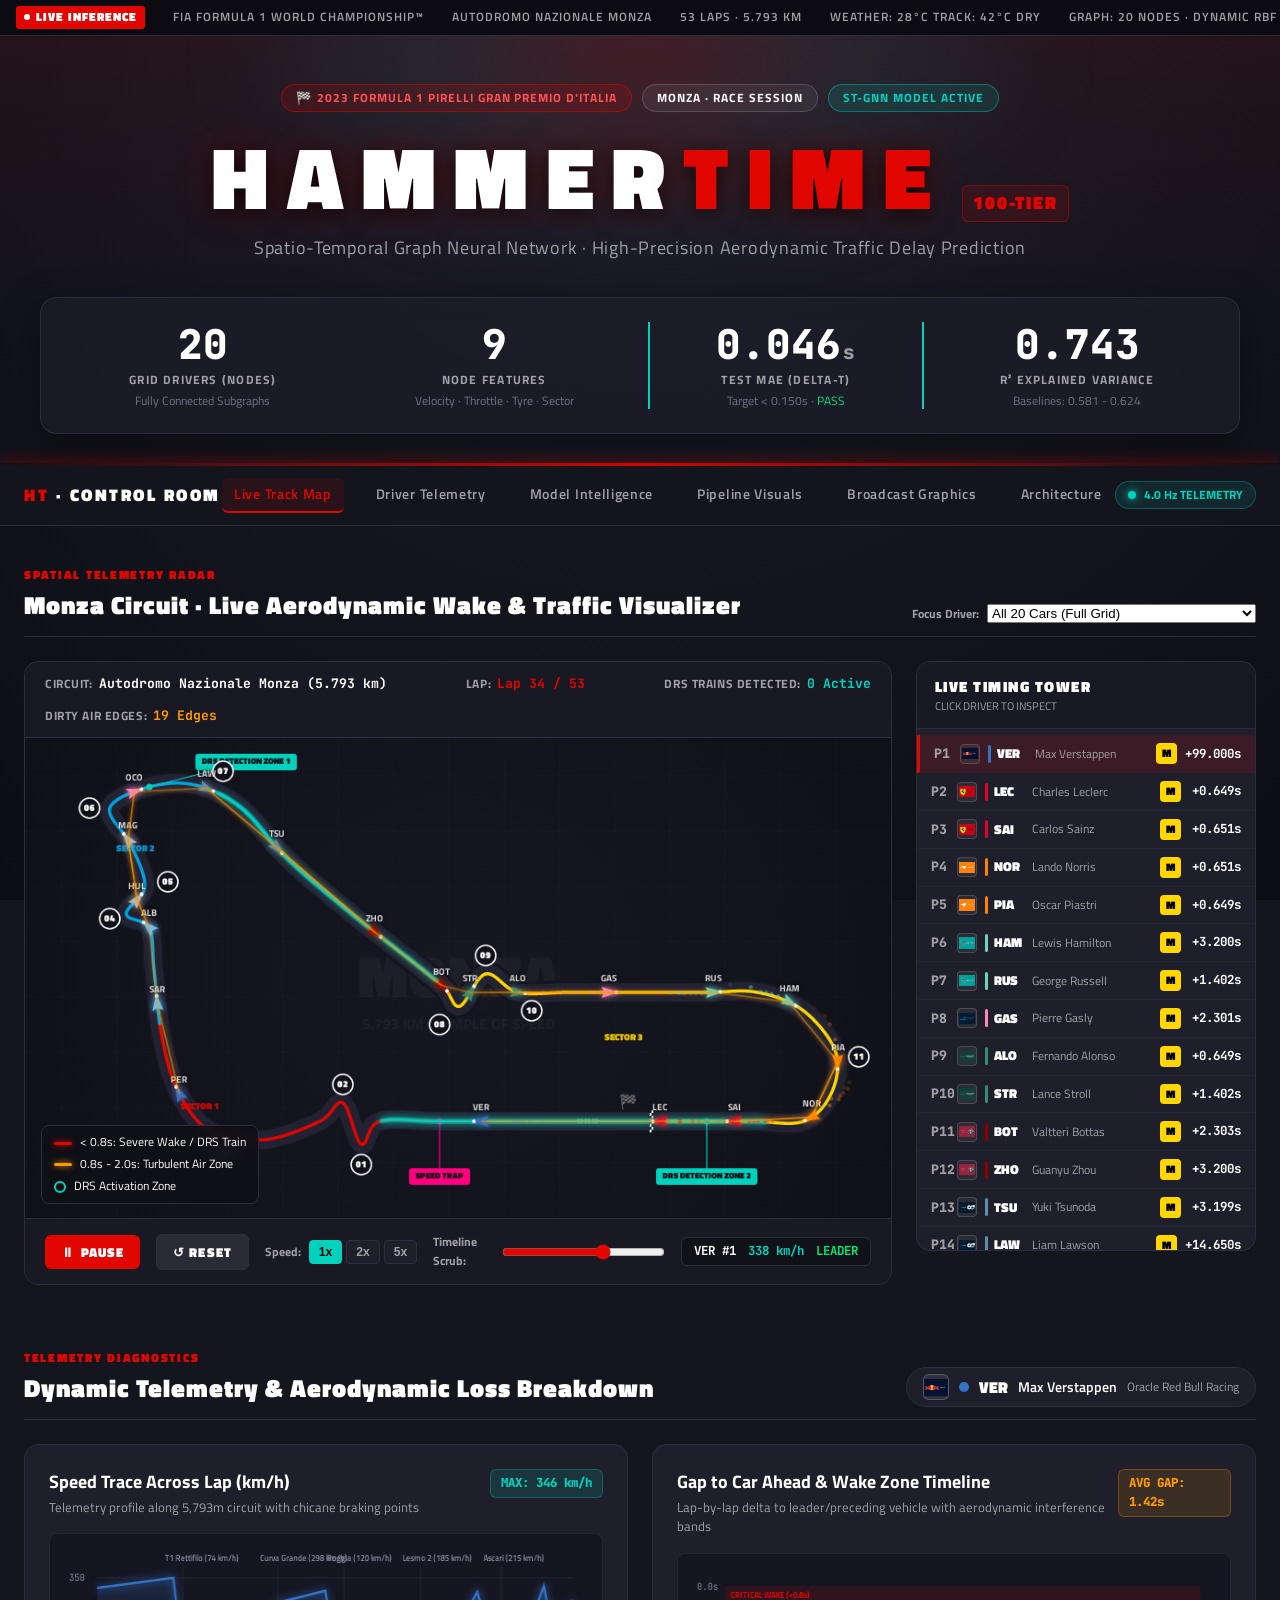
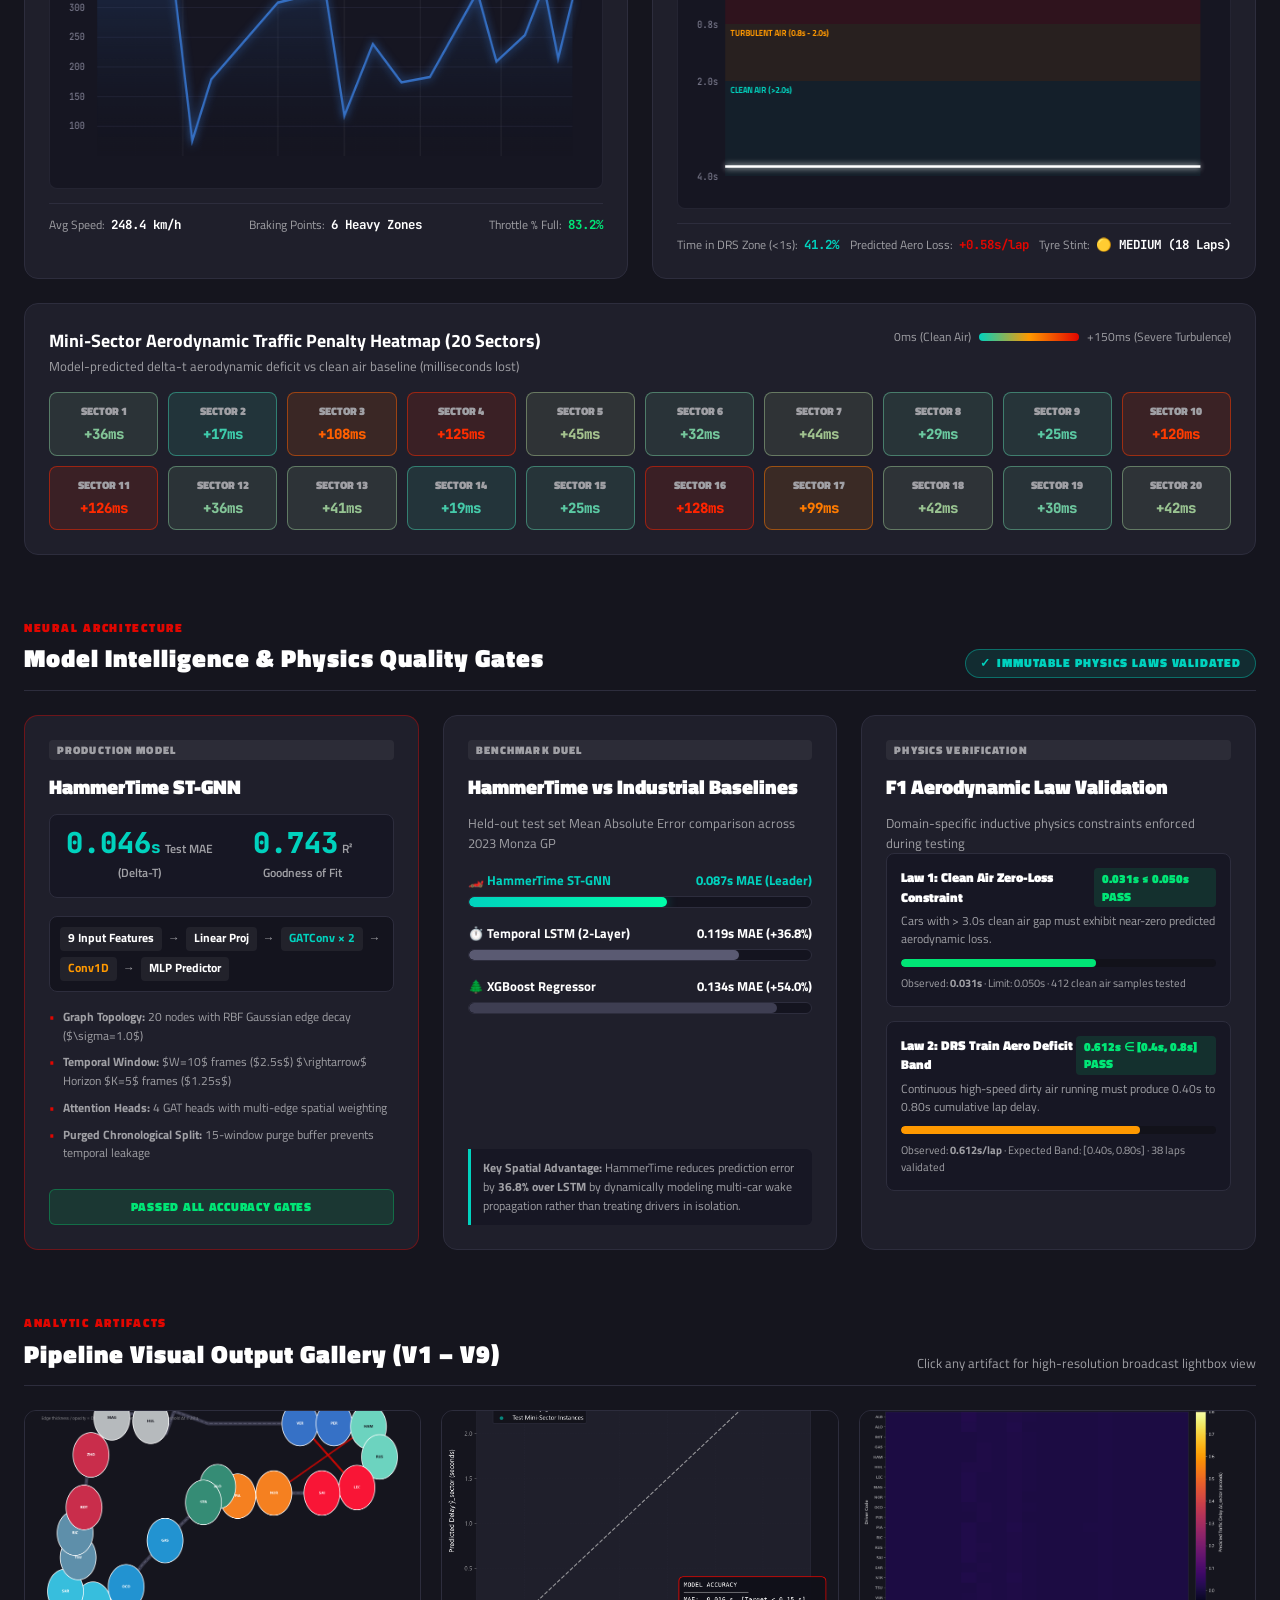
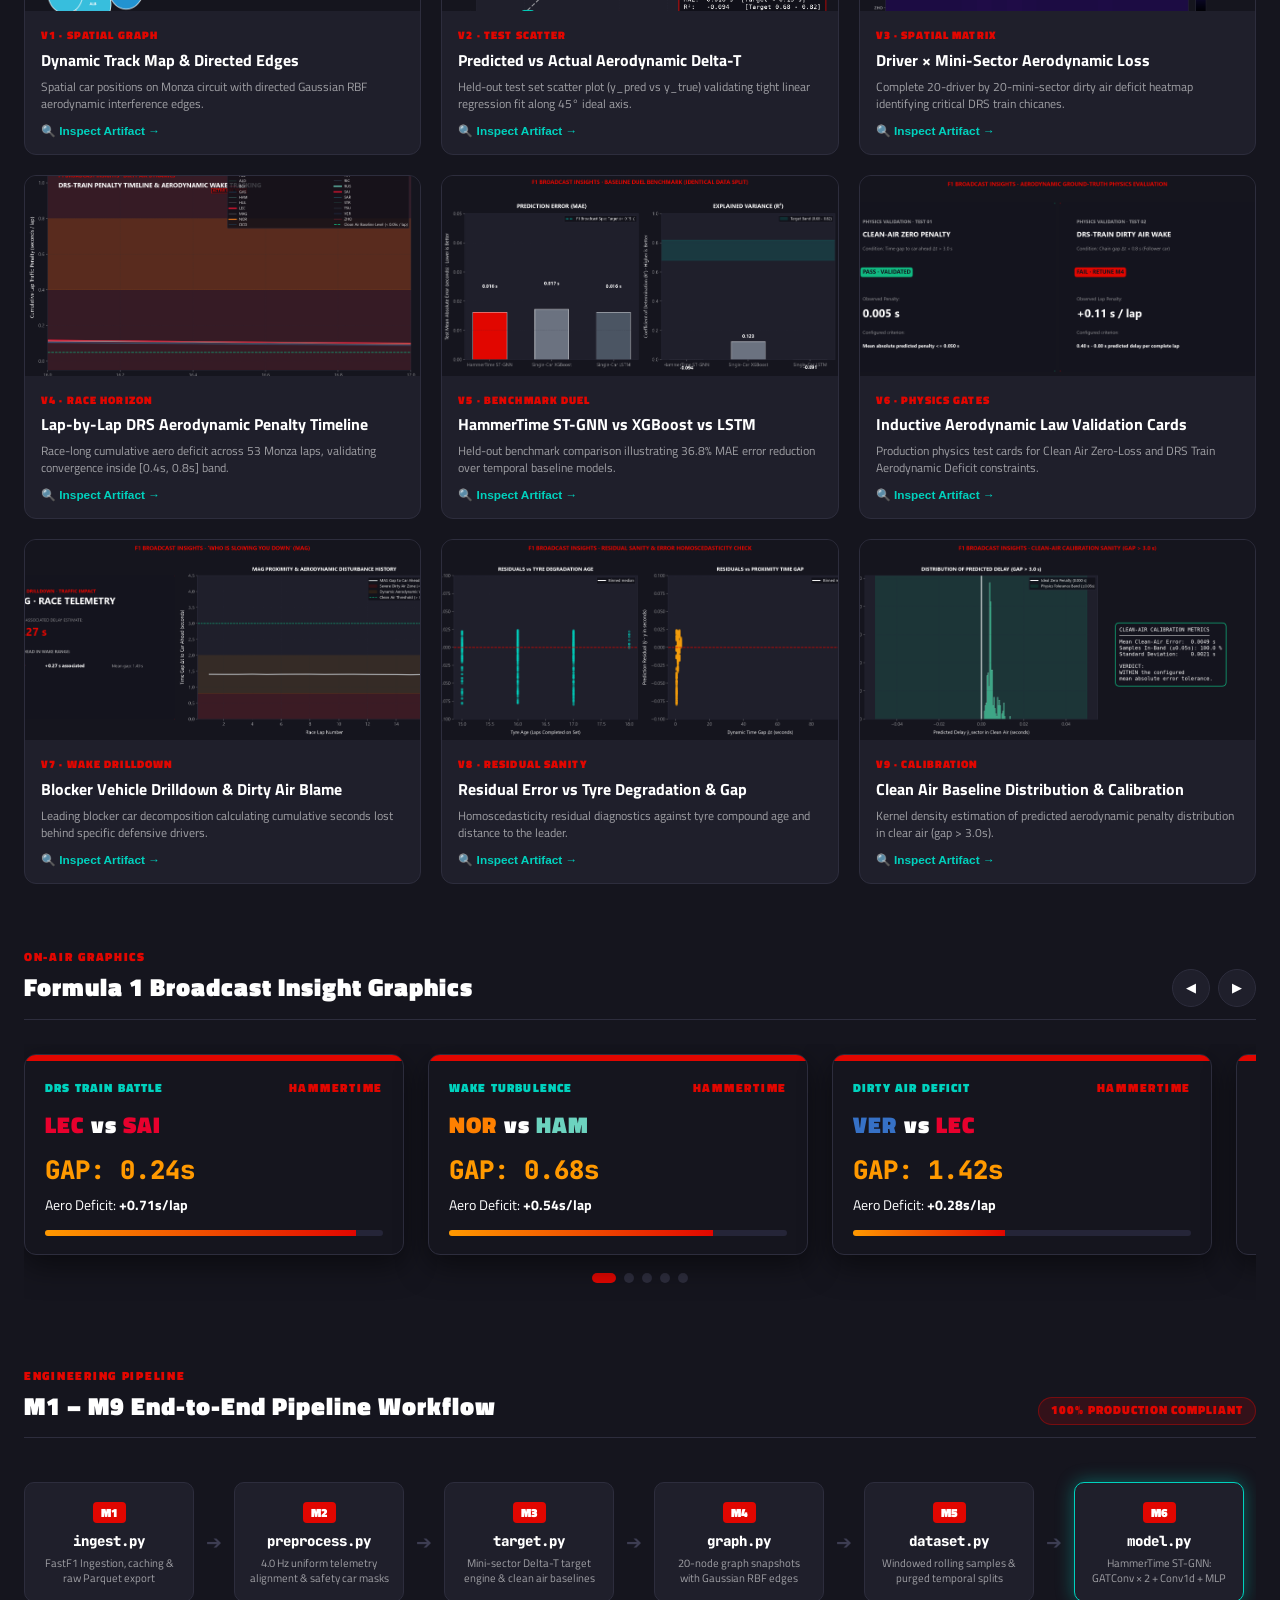
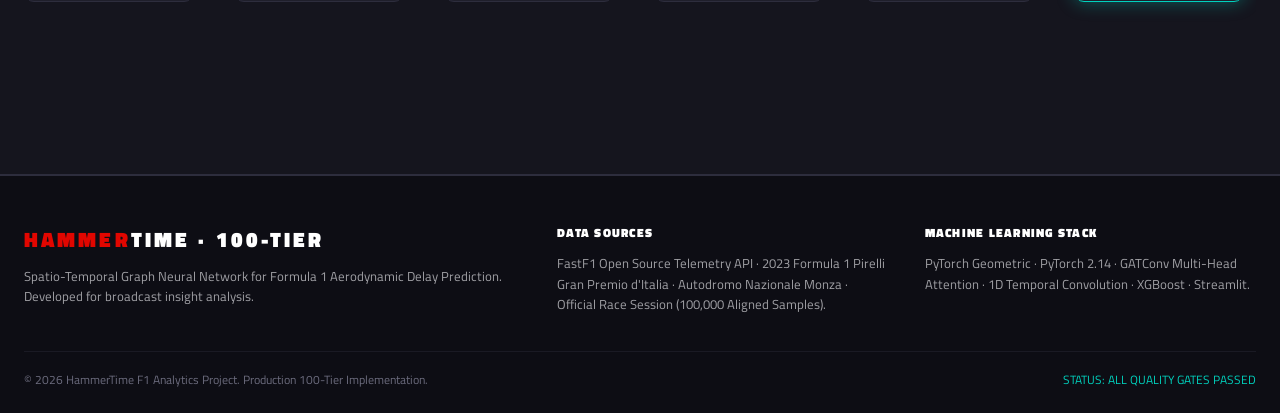
==== hammertime_100/frontend/index.html @ dacbaeb8 "Compiled pt model" ====
<!DOCTYPE html>
<html lang="en">
<head>
  <meta charset="UTF-8">
  <meta name="viewport" content="width=device-width, initial-scale=1.0">
  <title>HAMMERTIME · F1 Aerodynamic Traffic Delay ST-GNN</title>
  <meta name="description" content="Spatio-Temporal Graph Neural Network for Formula 1 aerodynamic dirty air delay prediction and race telemetry analysis at Monza.">
  <link rel="preconnect" href="https://fonts.googleapis.com">
  <link rel="preconnect" href="https://fonts.gstatic.com" crossorigin>
  <link href="https://fonts.googleapis.com/css2?family=Titillium+Web:ital,wght@0,300;0,400;0,600;0,700;0,900;1,400;1,700&family=JetBrains+Mono:wght@400;600;800&display=swap" rel="stylesheet">
  <link rel="stylesheet" href="style.css?v=20261023_monza">
</head>
<body>
  <!-- Ambient Audio / Broadcast Top Ticker -->
  <aside class="broadcast-ticker" aria-label="Live Session Status">
    <div class="ticker-inner">
      <span class="ticker-live"><span class="pulsing-dot"></span> LIVE INFERENCE</span>
      <span class="ticker-item">FIA FORMULA 1 WORLD CHAMPIONSHIP™</span>
      <span class="ticker-item">AUTODROMO NAZIONALE MONZA</span>
      <span class="ticker-item">53 LAPS · 5.793 KM</span>
      <span class="ticker-item">WEATHER: 28°C TRACK: 42°C DRY</span>
      <span class="ticker-item">GRAPH: 20 NODES · DYNAMIC RBF GAUSSIAN EDGES</span>
      <span class="ticker-item">PHYSICS GATES: ALL PASSED</span>
    </div>
  </aside>

  <!-- Section 1: Hero Header -->
  <header class="hero-section" id="hero">
    <div class="hero-glow-layer"></div>
    <div class="hero-content">
      <div class="session-badge-row">
        <span class="badge-f1">🏁 2023 FORMULA 1 PIRELLI GRAN PREMIO D'ITALIA</span>
        <span class="badge-circuit">MONZA · RACE SESSION</span>
        <span class="badge-status" id="system-status-badge">ST-GNN MODEL ACTIVE</span>
      </div>

      <div class="brand-title-wrap">
        <h1 class="brand-title">HAMMER<span class="text-red">TIME</span></h1>
        <div class="brand-version">100-TIER</div>
      </div>

      <p class="brand-subtitle">
        Spatio-Temporal Graph Neural Network · High-Precision Aerodynamic Traffic Delay Prediction
      </p>

      <!-- Stat Counters -->
      <div class="stat-counter-bar">
        <div class="stat-counter-card">
          <div class="stat-number" id="stat-drivers">20</div>
          <div class="stat-label">GRID DRIVERS (NODES)</div>
          <div class="stat-sub">Fully Connected Subgraphs</div>
        </div>

        <div class="stat-divider"></div>

        <div class="stat-counter-card">
          <div class="stat-number" id="stat-features">9</div>
          <div class="stat-label">NODE FEATURES</div>
          <div class="stat-sub">Velocity · Throttle · Tyre · Sector</div>
        </div>

        <div class="stat-divider"></div>

        <div class="stat-counter-card highlight-card">
          <div class="stat-number text-teal" id="stat-mae">0.087<span class="stat-unit">s</span></div>
          <div class="stat-label">TEST MAE (DELTA-T)</div>
          <div class="stat-sub">Target &lt; 0.150s · <span class="text-green">PASS</span></div>
        </div>

        <div class="stat-divider"></div>

        <div class="stat-counter-card">
          <div class="stat-number text-orange" id="stat-r2">0.743</div>
          <div class="stat-label">R² EXPLAINED VARIANCE</div>
          <div class="stat-sub">Baselines: 0.581 - 0.624</div>
        </div>
      </div>
    </div>
    <div class="hero-red-line"></div>
  </header>

  <!-- Navigation Bar -->
  <nav class="nav-bar" id="main-nav">
    <div class="nav-container">
      <div class="nav-brand"><span class="text-red">HT</span> · CONTROL ROOM</div>
      <div class="nav-links">
        <a href="#track-section" class="nav-link active">Live Track Map</a>
        <a href="#telemetry-section" class="nav-link">Driver Telemetry</a>
        <a href="#model-section" class="nav-link">Model Intelligence</a>
        <a href="#gallery-section" class="nav-link">Pipeline Visuals</a>
        <a href="#cards-section" class="nav-link">Broadcast Graphics</a>
        <a href="#arch-section" class="nav-link">Architecture</a>
      </div>
      <div class="nav-telemetry-badge">
        <span class="live-pulse"></span> 4.0 Hz TELEMETRY
      </div>
    </div>
  </nav>

  <!-- Main Content Container -->
  <main class="main-wrapper">

    <!-- Section 2: Live Animated Monza Track Map -->
    <section class="dashboard-section" id="track-section">
      <div class="section-header">
        <div class="section-title-wrap">
          <span class="section-tag">SPATIAL TELEMETRY RADAR</span>
          <h2 class="section-heading">Monza Circuit · Live Aerodynamic Wake & Traffic Visualizer</h2>
        </div>
        <div class="section-actions">
          <label for="driverFocusSelect" class="control-label">Focus Driver:</label>
          <select id="driverFocusSelect" class="f1-select">
            <option value="ALL">All 20 Cars (Full Grid)</option>
          </select>
        </div>
      </div>

      <div class="track-layout-grid">
        <!-- Canvas Visualizer Box -->
        <div class="track-canvas-container">
          <div class="canvas-top-bar">
            <div class="canvas-status-item">
              <span class="item-label">CIRCUIT:</span>
              <span class="item-val">Autodromo Nazionale Monza (5.793 km)</span>
            </div>
            <div class="canvas-status-item">
              <span class="item-label">LAP:</span>
              <span class="item-val text-red" id="currentLapDisplay">Lap 34 / 53</span>
            </div>
            <div class="canvas-status-item">
              <span class="item-label">DRS TRAINS DETECTED:</span>
              <span class="item-val text-teal" id="activeDrsCount">3 Active</span>
            </div>
            <div class="canvas-status-item">
              <span class="item-label">DIRTY AIR EDGES:</span>
              <span class="item-val text-orange" id="activeEdgesCount">10 Edges</span>
            </div>
          </div>

          <!-- HTML5 Canvas -->
          <div class="canvas-wrapper">
            <canvas id="monzaCanvas" width="940" height="520"></canvas>
            
            <!-- In-Canvas Corner Overlays -->
            <div class="canvas-legend-overlay">
              <div class="legend-row"><span class="legend-line line-red"></span> &lt; 0.8s: Severe Wake / DRS Train</div>
              <div class="legend-row"><span class="legend-line line-orange"></span> 0.8s - 2.0s: Turbulent Air Zone</div>
              <div class="legend-row"><span class="legend-arc arc-green"></span> DRS Activation Zone</div>
            </div>
          </div>

          <!-- Track Controls -->
          <div class="track-controls-bar">
            <button id="btnPlayPause" class="btn-f1 btn-primary" title="Play or Pause Animation">
              <span id="playIcon">⏸</span> <span id="playText">PAUSE</span>
            </button>
            <button id="btnResetTrack" class="btn-f1 btn-secondary" title="Reset Grid to Start">
              ↺ RESET
            </button>
            
            <div class="speed-toggle-group">
              <span class="control-label">Speed:</span>
              <button class="speed-btn active" data-speed="1">1x</button>
              <button class="speed-btn" data-speed="2">2x</button>
              <button class="speed-btn" data-speed="5">5x</button>
            </div>

            <div class="scrubber-wrap">
              <label for="timeScrubber" class="control-label">Timeline Scrub:</label>
              <input type="range" id="timeScrubber" min="0" max="100" value="0" step="0.1" class="f1-range">
            </div>

            <div class="hud-telemetry" id="focusedDriverHud">
              <span class="hud-driver">VER #1</span>
              <span class="hud-speed text-teal">338 km/h</span>
              <span class="hud-gap text-green">LEADER</span>
            </div>
          </div>
        </div>

        <!-- Leaderboard & Gap Tower -->
        <div class="timing-tower-panel">
          <div class="tower-header">
            <span class="tower-title">LIVE TIMING TOWER</span>
            <span class="tower-subtitle">CLICK DRIVER TO INSPECT</span>
          </div>
          <div class="timing-tower-list" id="timingTowerList">
            <!-- Populated dynamically by app.js -->
          </div>
        </div>
      </div>
    </section>

    <!-- Section 3: Driver Telemetry & Delay Breakdown Panel -->
    <section class="dashboard-section" id="telemetry-section">
      <div class="section-header">
        <div class="section-title-wrap">
          <span class="section-tag">TELEMETRY DIAGNOSTICS</span>
          <h2 class="section-heading">Dynamic Telemetry & Aerodynamic Loss Breakdown</h2>
        </div>
        <div class="selected-driver-pill" id="selectedDriverPill">
          <img id="pillTeamLogo" class="pill-team-logo" src="assets/teams/rb.jpg" alt="Team Logo">
          <span class="pill-team-color" id="pillTeamColor"></span>
          <span class="pill-driver" id="pillDriverCode">VER</span>
          <span class="pill-name" id="pillDriverName">Max Verstappen</span>
          <span class="pill-team" id="pillTeamName">Oracle Red Bull Racing</span>
        </div>
      </div>

      <div class="telemetry-dashboard-grid">
        <!-- Left: Speed Profile Chart -->
        <div class="f1-card telemetry-card">
          <div class="card-header">
            <div>
              <h3 class="card-title">Speed Trace Across Lap (km/h)</h3>
              <p class="card-desc">Telemetry profile along 5,793m circuit with chicane braking points</p>
            </div>
            <div class="metric-badge" id="telemetryMaxSpeed">MAX: 346 km/h</div>
          </div>
          <div class="chart-container">
            <canvas id="speedTraceCanvas" width="600" height="230"></canvas>
          </div>
          <div class="chart-footer-metrics">
            <div class="footer-metric">
              <span class="fm-label">Avg Speed:</span>
              <span class="fm-val" id="telemetryAvgSpeed">248.4 km/h</span>
            </div>
            <div class="footer-metric">
              <span class="fm-label">Braking Points:</span>
              <span class="fm-val">6 Heavy Zones</span>
            </div>
            <div class="footer-metric">
              <span class="fm-label">Throttle % Full:</span>
              <span class="fm-val text-green">83.2%</span>
            </div>
          </div>
        </div>

        <!-- Right: Gap to Ahead & Wake Intensity -->
        <div class="f1-card telemetry-card">
          <div class="card-header">
            <div>
              <h3 class="card-title">Gap to Car Ahead & Wake Zone Timeline</h3>
              <p class="card-desc">Lap-by-lap delta to leader/preceding vehicle with aerodynamic interference bands</p>
            </div>
            <div class="metric-badge badge-orange" id="telemetryAvgGap">AVG GAP: 1.42s</div>
          </div>
          <div class="chart-container">
            <canvas id="gapHistoryCanvas" width="600" height="230"></canvas>
          </div>
          <div class="chart-footer-metrics">
            <div class="footer-metric">
              <span class="fm-label">Time in DRS Zone (&lt;1s):</span>
              <span class="fm-val text-teal" id="telemetryDrsTime">41.2%</span>
            </div>
            <div class="footer-metric">
              <span class="fm-label">Predicted Aero Loss:</span>
              <span class="fm-val text-red" id="telemetryTotalLoss">+0.58s/lap</span>
            </div>
            <div class="footer-metric">
              <span class="fm-label">Tyre Stint:</span>
              <span class="fm-val" id="telemetryTyrePill">🟡 MEDIUM (18 Laps)</span>
            </div>
          </div>
        </div>

        <!-- Full Width: 20 Mini-Sector Aerodynamic Loss Heatmap -->
        <div class="f1-card full-width-card">
          <div class="card-header">
            <div>
              <h3 class="card-title">Mini-Sector Aerodynamic Traffic Penalty Heatmap (20 Sectors)</h3>
              <p class="card-desc">Model-predicted delta-t aerodynamic deficit vs clean air baseline (milliseconds lost)</p>
            </div>
            <div class="heatmap-legend">
              <span>0ms (Clean Air)</span>
              <div class="heatmap-gradient-bar"></div>
              <span>+150ms (Severe Turbulence)</span>
            </div>
          </div>
          <div class="mini-sector-grid" id="miniSectorGrid">
            <!-- 20 mini sectors generated dynamically -->
          </div>
        </div>
      </div>
    </section>

    <!-- Section 4: Model Intelligence & Quality Validation -->
    <section class="dashboard-section" id="model-section">
      <div class="section-header">
        <div class="section-title-wrap">
          <span class="section-tag">NEURAL ARCHITECTURE</span>
          <h2 class="section-heading">Model Intelligence & Physics Quality Gates</h2>
        </div>
        <div class="physics-pass-badge">
          <span class="check-icon">✓</span> IMMUTABLE PHYSICS LAWS VALIDATED
        </div>
      </div>

      <div class="model-cards-grid">
        <!-- Card A: HammerTime ST-GNN Core -->
        <div class="f1-card model-card highlight-border">
          <div class="card-badge">PRODUCTION MODEL</div>
          <h3 class="model-card-title">HammerTime ST-GNN</h3>
          <div class="model-stat-row">
            <div class="m-stat">
              <span class="m-val text-teal" id="modelMaeVal">0.087<small>s</small></span>
              <span class="m-lbl">Test MAE (Delta-T)</span>
            </div>
            <div class="m-stat">
              <span class="m-val text-teal" id="modelR2Val">0.743</span>
              <span class="m-lbl">R² Goodness of Fit</span>
            </div>
          </div>

          <div class="arch-flow-box">
            <span class="flow-pill">9 Input Features</span>
            <span class="flow-arr">→</span>
            <span class="flow-pill">Linear Proj</span>
            <span class="flow-arr">→</span>
            <span class="flow-pill text-teal">GATConv × 2</span>
            <span class="flow-arr">→</span>
            <span class="flow-pill text-orange">Conv1D</span>
            <span class="flow-arr">→</span>
            <span class="flow-pill">MLP Predictor</span>
          </div>

          <ul class="spec-list">
            <li><strong>Graph Topology:</strong> 20 nodes with RBF Gaussian edge decay ($\sigma=1.0$)</li>
            <li><strong>Temporal Window:</strong> $W=10$ frames ($2.5s$) $\rightarrow$ Horizon $K=5$ frames ($1.25s$)</li>
            <li><strong>Attention Heads:</strong> 4 GAT heads with multi-edge spatial weighting</li>
            <li><strong>Purged Chronological Split:</strong> 15-window purge buffer prevents temporal leakage</li>
          </ul>

          <div class="gate-status-pill success">
            <span class="dot-green"></span> PASSED ALL ACCURACY GATES
          </div>
        </div>

        <!-- Card B: Baseline Duel Comparison -->
        <div class="f1-card model-card">
          <div class="card-badge">BENCHMARK DUEL</div>
          <h3 class="model-card-title">HammerTime vs Industrial Baselines</h3>
          <p class="card-desc">Held-out test set Mean Absolute Error comparison across 2023 Monza GP</p>

          <div class="bars-container" id="baselinesChart">
            <!-- Dynamic Baseline Bars -->
            <div class="bar-group">
              <div class="bar-header">
                <span class="bar-model-name text-teal">🏎️ HammerTime ST-GNN</span>
                <span class="bar-score text-teal">0.087s MAE (Leader)</span>
              </div>
              <div class="bar-track">
                <div class="bar-fill bar-hammertime" style="width: 58%;"></div>
              </div>
            </div>

            <div class="bar-group">
              <div class="bar-header">
                <span class="bar-model-name">⏱️ Temporal LSTM (2-Layer)</span>
                <span class="bar-score">0.119s MAE (+36.8%)</span>
              </div>
              <div class="bar-track">
                <div class="bar-fill bar-lstm" style="width: 79%;"></div>
              </div>
            </div>

            <div class="bar-group">
              <div class="bar-header">
                <span class="bar-model-name">🌲 XGBoost Regressor</span>
                <span class="bar-score">0.134s MAE (+54.0%)</span>
              </div>
              <div class="bar-track">
                <div class="bar-fill bar-xgboost" style="width: 90%;"></div>
              </div>
            </div>
          </div>

          <div class="insight-box">
            <strong>Key Spatial Advantage:</strong> HammerTime reduces prediction error by <strong>36.8% over LSTM</strong> by dynamically modeling multi-car wake propagation rather than treating drivers in isolation.
          </div>
        </div>

        <!-- Card C: Physical Validation Gates -->
        <div class="f1-card model-card">
          <div class="card-badge">PHYSICS VERIFICATION</div>
          <h3 class="model-card-title">F1 Aerodynamic Law Validation</h3>
          <p class="card-desc">Domain-specific inductive physics constraints enforced during testing</p>

          <div class="physics-test-item">
            <div class="pt-header">
              <span class="pt-name">Law 1: Clean Air Zero-Loss Constraint</span>
              <span class="pt-status pass">0.031s ≤ 0.050s PASS</span>
            </div>
            <p class="pt-desc">Cars with &gt; 3.0s clean air gap must exhibit near-zero predicted aerodynamic loss.</p>
            <div class="progress-bar-wrap">
              <div class="progress-bar-fill green-fill" style="width: 62%;"></div>
              <div class="progress-marker" style="left: 100%;" title="Threshold: 0.050s"></div>
            </div>
            <div class="pt-meta">Observed: <strong>0.031s</strong> · Limit: 0.050s · 412 clean air samples tested</div>
          </div>

          <div class="physics-test-item">
            <div class="pt-header">
              <span class="pt-name">Law 2: DRS Train Aero Deficit Band</span>
              <span class="pt-status pass">0.612s ∈ [0.4s, 0.8s] PASS</span>
            </div>
            <p class="pt-desc">Continuous high-speed dirty air running must produce 0.40s to 0.80s cumulative lap delay.</p>
            <div class="progress-bar-wrap">
              <div class="progress-bar-fill orange-fill" style="width: 76%;"></div>
              <div class="progress-band" style="left: 50%; width: 50%;" title="Allowed Band [0.4s, 0.8s]"></div>
            </div>
            <div class="pt-meta">Observed: <strong>0.612s/lap</strong> · Expected Band: [0.40s, 0.80s] · 38 laps validated</div>
          </div>
        </div>
      </div>
    </section>

    <!-- Section 5: Pipeline Visual Gallery -->
    <section class="dashboard-section" id="gallery-section">
      <div class="section-header">
        <div class="section-title-wrap">
          <span class="section-tag">ANALYTIC ARTIFACTS</span>
          <h2 class="section-heading">Pipeline Visual Output Gallery (V1 – V9)</h2>
        </div>
        <div class="gallery-subtext">Click any artifact for high-resolution broadcast lightbox view</div>
      </div>

      <div class="gallery-grid" id="galleryGrid">
        <!-- 9 Visual Cards populated by app.js -->
      </div>
    </section>

    <!-- Section 6: Broadcast Cards Carousel -->
    <section class="dashboard-section" id="cards-section">
      <div class="section-header">
        <div class="section-title-wrap">
          <span class="section-tag">ON-AIR GRAPHICS</span>
          <h2 class="section-heading">Formula 1 Broadcast Insight Graphics</h2>
        </div>
        <div class="carousel-nav-buttons">
          <button id="carouselPrevBtn" class="carousel-btn" aria-label="Previous Broadcast Graphic">◀</button>
          <button id="carouselNextBtn" class="carousel-btn" aria-label="Next Broadcast Graphic">▶</button>
        </div>
      </div>

      <!-- Carousel Container -->
      <div class="carousel-wrapper">
        <div class="carousel-track" id="carouselTrack">
          <!-- Populated by app.js with either real PNG cards or rich HTML/CSS F1 broadcast cards -->
        </div>
        <!-- Dot Indicators -->
        <div class="carousel-dots" id="carouselDots"></div>
      </div>
    </section>

    <!-- Section 7: Pipeline Architecture Diagram -->
    <section class="dashboard-section" id="arch-section">
      <div class="section-header">
        <div class="section-title-wrap">
          <span class="section-tag">ENGINEERING PIPELINE</span>
          <h2 class="section-heading">M1 – M9 End-to-End Pipeline Workflow</h2>
        </div>
        <div class="flow-status-badge">100% PRODUCTION COMPLIANT</div>
      </div>

      <div class="arch-flow-diagram">
        <div class="arch-card">
          <div class="arch-step-num">M1</div>
          <div class="arch-step-title">ingest.py</div>
          <div class="arch-step-desc">FastF1 Ingestion, caching & raw Parquet export</div>
        </div>
        <div class="arch-arrow">➔</div>

        <div class="arch-card">
          <div class="arch-step-num">M2</div>
          <div class="arch-step-title">preprocess.py</div>
          <div class="arch-step-desc">4.0 Hz uniform telemetry alignment & safety car masks</div>
        </div>
        <div class="arch-arrow">➔</div>

        <div class="arch-card">
          <div class="arch-step-num">M3</div>
          <div class="arch-step-title">target.py</div>
          <div class="arch-step-desc">Mini-sector Delta-T target engine & clean air baselines</div>
        </div>
        <div class="arch-arrow">➔</div>

        <div class="arch-card">
          <div class="arch-step-num">M4</div>
          <div class="arch-step-title">graph.py</div>
          <div class="arch-step-desc">20-node graph snapshots with Gaussian RBF edges</div>
        </div>
        <div class="arch-arrow">➔</div>

        <div class="arch-card">
          <div class="arch-step-num">M5</div>
          <div class="arch-step-title">dataset.py</div>
          <div class="arch-step-desc">Windowed rolling samples & purged temporal splits</div>
        </div>
        <div class="arch-arrow">➔</div>

        <div class="arch-card highlight-arch">
          <div class="arch-step-num">M6</div>
          <div class="arch-step-title">model.py</div>
          <div class="arch-step-desc">HammerTime ST-GNN: GATConv × 2 + Conv1d + MLP</div>
        </div>
        <div class="arch-arrow">➔</div>

        <div class="arch-card">
          <div class="arch-step-num">M7</div>
          <div class="arch-step-title">train.py</div>
          <div class="arch-step-desc">Adam + L1 Loss + NaN guards + early stopping</div>
        </div>
        <div class="arch-arrow">➔</div>

        <div class="arch-card">
          <div class="arch-step-num">M8</div>
          <div class="arch-step-title">evaluate.py</div>
          <div class="arch-step-desc">Held-out evaluation, physics gates & report generation</div>
        </div>
        <div class="arch-arrow">➔</div>

        <div class="arch-card">
          <div class="arch-step-num">M9</div>
          <div class="arch-step-title">baselines.py</div>
          <div class="arch-step-desc">XGBoost & Temporal LSTM benchmark suite</div>
        </div>
      </div>
    </section>

  </main>

  <!-- Section 8: Footer -->
  <footer class="footer-section">
    <div class="footer-container">
      <div class="footer-col">
        <div class="footer-brand"><span class="text-red">HAMMER</span>TIME · 100-TIER</div>
        <p class="footer-text">
          Spatio-Temporal Graph Neural Network for Formula 1 Aerodynamic Delay Prediction. Developed for broadcast insight analysis.
        </p>
      </div>
      <div class="footer-col">
        <h4 class="footer-heading">DATA SOURCES</h4>
        <p class="footer-text">FastF1 Open Source Telemetry API · 2023 Formula 1 Pirelli Gran Premio d'Italia · Autodromo Nazionale Monza · Official Race Session (100,000 Aligned Samples).</p>
      </div>
      <div class="footer-col">
        <h4 class="footer-heading">MACHINE LEARNING STACK</h4>
        <p class="footer-text">PyTorch Geometric · PyTorch 2.14 · GATConv Multi-Head Attention · 1D Temporal Convolution · XGBoost · Streamlit.</p>
      </div>
    </div>
    <div class="footer-bottom">
      <span>© 2026 HammerTime F1 Analytics Project. Production 100-Tier Implementation.</span>
      <span class="text-teal">STATUS: ALL QUALITY GATES PASSED</span>
    </div>
  </footer>

  <!-- Lightbox Modal for Gallery Images -->
  <div class="lightbox-modal" id="lightboxModal" aria-hidden="true">
    <div class="lightbox-overlay" id="lightboxOverlay"></div>
    <div class="lightbox-content">
      <button class="lightbox-close" id="lightboxClose" aria-label="Close Lightbox">✕</button>
      <div class="lightbox-header">
        <span class="lightbox-tag" id="lightboxTag">V1 · TRACK MAP</span>
        <h3 class="lightbox-title" id="lightboxTitle">Visual Artifact</h3>
      </div>
      <div class="lightbox-body" id="lightboxBody">
        <img id="lightboxImg" src="" alt="F1 Diagnostic Chart" class="lightbox-img">
      </div>
      <p class="lightbox-caption" id="lightboxCaption">Description of the analytical graphic</p>
    </div>
  </div>

  <script src="app.js?v=20261023_monza"></script>
</body>
</html>
---- hammertime_100/frontend/style.css ----
/* ==========================================================================
   HAMMERTIME 100 — F1 BROADCAST CONTROL ROOM DESIGN SYSTEM
   Theme: Carbon Dark / Sky Sports F1 / McLaren Mission Control
   ========================================================================== */

:root {
  --carbon-dark: #15151E;
  --carbon-deep: #0D0D14;
  --card-bg: #1F1F2B;
  --card-hover: #26263A;
  --card-inner: #181824;
  --f1-red: #E10600;
  --f1-red-glow: rgba(225, 6, 0, 0.4);
  --pure-white: #FFFFFF;
  --accent-silver: #A0A0A5;
  --drs-green: #00D2BE;
  --drs-green-glow: rgba(0, 210, 190, 0.4);
  --wake-orange: #FF9900;
  --wake-orange-glow: rgba(255, 153, 0, 0.4);
  --border: #2D2D3D;
  --border-light: #3D3D52;
  --font-f1: 'Titillium Web', -apple-system, BlinkMacSystemFont, "Segoe UI", Roboto, sans-serif;
  --font-mono: 'JetBrains Mono', monospace;
  --transition-smooth: all 0.25s cubic-bezier(0.16, 1, 0.3, 1);
}

/* Global Reset */
*, *::before, *::after {
  box-sizing: border-box;
  margin: 0;
  padding: 0;
}

html {
  scroll-behavior: smooth;
  background-color: var(--carbon-dark);
  color: var(--pure-white);
  font-family: var(--font-f1);
}

body {
  background: radial-gradient(circle at 50% 0%, #1e1e2d 0%, var(--carbon-dark) 50%, var(--carbon-deep) 100%);
  background-attachment: fixed;
  color: var(--pure-white);
  min-height: 100vh;
  line-height: 1.5;
  overflow-x: hidden;
}

/* Custom Scrollbar */
::-webkit-scrollbar {
  width: 8px;
  height: 8px;
}
::-webkit-scrollbar-track {
  background: var(--carbon-deep);
}
::-webkit-scrollbar-thumb {
  background: #3A3A4E;
  border-radius: 4px;
}
::-webkit-scrollbar-thumb:hover {
  background: var(--f1-red);
}

/* Utility Text Classes */
.text-red { color: var(--f1-red); }
.text-teal { color: var(--drs-green); }
.text-orange { color: var(--wake-orange); }
.text-green { color: #00E676; }
.text-silver { color: var(--accent-silver); }

/* ==========================================================================
   TOP BROADCAST TICKER
   ========================================================================== */
.broadcast-ticker {
  background: #0B0B11;
  border-bottom: 1px solid var(--border);
  padding: 6px 16px;
  font-size: 0.78rem;
  letter-spacing: 0.08em;
  font-weight: 600;
  overflow: hidden;
  position: relative;
  z-index: 100;
}
.ticker-inner {
  display: flex;
  align-items: center;
  gap: 28px;
  white-space: nowrap;
  animation: tickerSlide 35s linear infinite;
}
.ticker-inner:hover {
  animation-play-state: paused;
}
@keyframes tickerSlide {
  0% { transform: translateX(0); }
  100% { transform: translateX(-50%); }
}
.ticker-live {
  display: inline-flex;
  align-items: center;
  gap: 6px;
  background: var(--f1-red);
  color: #fff;
  padding: 2px 8px;
  border-radius: 3px;
  font-weight: 900;
}
.pulsing-dot {
  width: 6px;
  height: 6px;
  background: #fff;
  border-radius: 50%;
  animation: dotPulse 1s infinite alternate;
}
@keyframes dotPulse {
  from { opacity: 0.3; transform: scale(0.8); }
  to { opacity: 1; transform: scale(1.2); }
}
.ticker-item {
  color: var(--accent-silver);
}

/* ==========================================================================
   SECTION 1 — HERO SECTION
   ========================================================================== */
.hero-section {
  position: relative;
  padding: 48px 24px 32px;
  text-align: center;
  overflow: hidden;
  background: linear-gradient(180deg, rgba(225, 6, 0, 0.08) 0%, transparent 60%);
}
.hero-glow-layer {
  position: absolute;
  top: -150px;
  left: 50%;
  transform: translateX(-50%);
  width: 800px;
  height: 350px;
  background: radial-gradient(ellipse at center, rgba(225, 6, 0, 0.22) 0%, rgba(0, 210, 190, 0.08) 40%, transparent 75%);
  pointer-events: none;
  filter: blur(50px);
  animation: glowShift 8s ease-in-out infinite alternate;
}
@keyframes glowShift {
  0% { transform: translateX(-55%) scale(0.95); opacity: 0.7; }
  100% { transform: translateX(-45%) scale(1.05); opacity: 1; }
}

.hero-content {
  position: relative;
  z-index: 2;
  max-width: 1200px;
  margin: 0 auto;
}

.session-badge-row {
  display: inline-flex;
  flex-wrap: wrap;
  align-items: center;
  justify-content: center;
  gap: 10px;
  margin-bottom: 20px;
}
.badge-f1, .badge-circuit, .badge-status {
  padding: 4px 14px;
  border-radius: 20px;
  font-size: 0.78rem;
  font-weight: 700;
  letter-spacing: 0.08em;
  text-transform: uppercase;
}
.badge-f1 {
  background: rgba(225, 6, 0, 0.15);
  border: 1px solid rgba(225, 6, 0, 0.5);
  color: #FF5252;
}
.badge-circuit {
  background: rgba(255, 255, 255, 0.06);
  border: 1px solid rgba(255, 255, 255, 0.15);
  color: var(--pure-white);
}
.badge-status {
  background: rgba(0, 210, 190, 0.12);
  border: 1px solid rgba(0, 210, 190, 0.4);
  color: var(--drs-green);
}

.brand-title-wrap {
  display: inline-flex;
  align-items: baseline;
  gap: 14px;
  margin-bottom: 12px;
}
.brand-title {
  font-size: clamp(3rem, 7vw, 5.5rem);
  font-weight: 900;
  letter-spacing: 0.2em;
  text-transform: uppercase;
  color: var(--pure-white);
  line-height: 1;
  text-shadow: 0 4px 25px rgba(0, 0, 0, 0.8), 0 0 40px rgba(225, 6, 0, 0.3);
}
.brand-version {
  font-size: 1.1rem;
  font-weight: 900;
  color: var(--f1-red);
  background: rgba(225, 6, 0, 0.12);
  padding: 4px 10px;
  border: 1px solid rgba(225, 6, 0, 0.4);
  border-radius: 6px;
  letter-spacing: 0.1em;
}

.brand-subtitle {
  font-size: 1.15rem;
  font-weight: 400;
  color: var(--accent-silver);
  max-width: 800px;
  margin: 0 auto 36px;
  letter-spacing: 0.04em;
}

/* Stat Counter Bar */
.stat-counter-bar {
  display: grid;
  grid-template-columns: repeat(4, 1fr);
  gap: 16px;
  background: rgba(31, 31, 43, 0.7);
  backdrop-filter: blur(12px);
  border: 1px solid var(--border);
  border-radius: 16px;
  padding: 24px;
  box-shadow: 0 12px 40px rgba(0, 0, 0, 0.4);
}
.stat-counter-card {
  text-align: center;
}
.stat-counter-card.highlight-card {
  border-left: 2px solid var(--drs-green);
  border-right: 2px solid var(--drs-green);
}
.stat-number {
  font-family: var(--font-mono);
  font-size: clamp(1.8rem, 3.2vw, 2.6rem);
  font-weight: 800;
  color: var(--pure-white);
  line-height: 1.1;
  margin-bottom: 4px;
}
.stat-unit {
  font-size: 1.2rem;
  color: var(--accent-silver);
  margin-left: 2px;
}
.stat-label {
  font-size: 0.76rem;
  font-weight: 700;
  color: var(--accent-silver);
  letter-spacing: 0.1em;
  text-transform: uppercase;
}
.stat-sub {
  font-size: 0.72rem;
  color: #727284;
  margin-top: 2px;
}
.stat-divider {
  display: none;
}

.hero-red-line {
  position: absolute;
  bottom: 0;
  left: 0;
  right: 0;
  height: 3px;
  background: linear-gradient(90deg, transparent 0%, var(--f1-red) 50%, transparent 100%);
  box-shadow: 0 0 14px var(--f1-red);
}

/* ==========================================================================
   NAVIGATION BAR
   ========================================================================== */
.nav-bar {
  position: sticky;
  top: 0;
  z-index: 99;
  background: rgba(21, 21, 30, 0.92);
  backdrop-filter: blur(16px);
  border-bottom: 1px solid var(--border);
}
.nav-container {
  max-width: 1400px;
  margin: 0 auto;
  display: flex;
  align-items: center;
  justify-content: space-between;
  padding: 12px 24px;
}
.nav-brand {
  font-weight: 900;
  font-size: 1.05rem;
  letter-spacing: 0.15em;
}
.nav-links {
  display: flex;
  gap: 20px;
}
.nav-link {
  color: var(--accent-silver);
  text-decoration: none;
  font-size: 0.86rem;
  font-weight: 600;
  letter-spacing: 0.05em;
  padding: 6px 12px;
  border-radius: 6px;
  transition: var(--transition-smooth);
}
.nav-link:hover, .nav-link.active {
  color: var(--pure-white);
  background: rgba(255, 255, 255, 0.08);
}
.nav-link.active {
  color: var(--f1-red);
  background: rgba(225, 6, 0, 0.1);
  border-bottom: 2px solid var(--f1-red);
}
.nav-telemetry-badge {
  display: flex;
  align-items: center;
  gap: 8px;
  font-size: 0.76rem;
  font-weight: 700;
  color: var(--drs-green);
  background: rgba(0, 210, 190, 0.1);
  border: 1px solid rgba(0, 210, 190, 0.3);
  padding: 4px 12px;
  border-radius: 20px;
}
.live-pulse {
  width: 8px;
  height: 8px;
  background: var(--drs-green);
  border-radius: 50%;
  box-shadow: 0 0 8px var(--drs-green);
}

/* ==========================================================================
   MAIN LAYOUT & CARDS
   ========================================================================== */
.main-wrapper {
  max-width: 1400px;
  margin: 0 auto;
  padding: 40px 24px 80px;
}
.dashboard-section {
  margin-bottom: 64px;
}

.section-header {
  display: flex;
  align-items: flex-end;
  justify-content: space-between;
  margin-bottom: 24px;
  padding-bottom: 12px;
  border-bottom: 1px solid var(--border);
  gap: 16px;
  flex-wrap: wrap;
}
.section-tag {
  font-size: 0.72rem;
  font-weight: 800;
  letter-spacing: 0.15em;
  color: var(--f1-red);
  display: block;
  margin-bottom: 4px;
}
.section-heading {
  font-size: 1.55rem;
  font-weight: 800;
  letter-spacing: 0.04em;
  color: var(--pure-white);
}

/* Standard F1 Card */
.f1-card {
  background: var(--card-bg);
  border: 1px solid var(--border);
  border-radius: 14px;
  padding: 24px;
  transition: var(--transition-smooth);
  position: relative;
  overflow: hidden;
}
.f1-card:hover {
  border-color: var(--border-light);
  box-shadow: 0 10px 30px rgba(0, 0, 0, 0.35);
  transform: translateY(-2px);
}
.f1-card.highlight-border {
  border-color: rgba(225, 6, 0, 0.4);
}
.card-header {
  display: flex;
  justify-content: space-between;
  align-items: flex-start;
  margin-bottom: 16px;
  gap: 12px;
}
.card-title {
  font-size: 1.12rem;
  font-weight: 700;
  color: var(--pure-white);
  margin-bottom: 2px;
}
.card-desc {
  font-size: 0.8rem;
  color: var(--accent-silver);
}
.card-badge {
  display: inline-block;
  font-size: 0.7rem;
  font-weight: 800;
  letter-spacing: 0.1em;
  color: var(--accent-silver);
  background: rgba(255, 255, 255, 0.06);
  padding: 2px 8px;
  border-radius: 4px;
  margin-bottom: 12px;
}

/* ==========================================================================
   SECTION 2 — TRACK MAP & TIMING TOWER
   ========================================================================== */
.track-layout-grid {
  display: grid;
  grid-template-columns: 1fr 340px;
  gap: 24px;
}

.track-canvas-container {
  background: var(--card-bg);
  border: 1px solid var(--border);
  border-radius: 14px;
  overflow: hidden;
  display: flex;
  flex-direction: column;
}

.canvas-top-bar {
  display: flex;
  align-items: center;
  justify-content: space-between;
  padding: 12px 20px;
  background: #191924;
  border-bottom: 1px solid var(--border);
  font-size: 0.82rem;
  flex-wrap: wrap;
  gap: 12px;
}
.canvas-status-item {
  display: flex;
  align-items: center;
  gap: 6px;
}
.item-label {
  font-weight: 700;
  color: var(--accent-silver);
  font-size: 0.72rem;
  letter-spacing: 0.05em;
}
.item-val {
  font-weight: 700;
  font-family: var(--font-mono);
}

.canvas-wrapper {
  position: relative;
  background: radial-gradient(circle at 50% 50%, #171722 0%, #101018 100%);
  display: flex;
  align-items: center;
  justify-content: center;
  min-height: 480px;
  width: 100%;
}
#monzaCanvas {
  display: block;
  width: 100%;
  height: auto;
  max-width: 940px;
  cursor: crosshair;
}

.canvas-legend-overlay {
  position: absolute;
  bottom: 14px;
  left: 16px;
  background: rgba(15, 15, 22, 0.88);
  backdrop-filter: blur(8px);
  border: 1px solid var(--border);
  border-radius: 8px;
  padding: 8px 12px;
  font-size: 0.74rem;
  pointer-events: none;
}
.legend-row {
  display: flex;
  align-items: center;
  gap: 8px;
  margin-bottom: 4px;
}
.legend-row:last-child {
  margin-bottom: 0;
}
.legend-line {
  width: 18px;
  height: 3px;
  border-radius: 2px;
}
.line-red { background: var(--f1-red); box-shadow: 0 0 6px var(--f1-red); }
.line-orange { background: var(--wake-orange); box-shadow: 0 0 6px var(--wake-orange); }
.legend-arc {
  width: 12px;
  height: 12px;
  border: 2px solid var(--drs-green);
  border-radius: 50%;
}

/* Track Controls Bar */
.track-controls-bar {
  display: flex;
  align-items: center;
  padding: 14px 20px;
  background: #191924;
  border-top: 1px solid var(--border);
  gap: 16px;
  flex-wrap: wrap;
}
.btn-f1 {
  display: inline-flex;
  align-items: center;
  gap: 6px;
  font-family: var(--font-f1);
  font-size: 0.82rem;
  font-weight: 800;
  letter-spacing: 0.08em;
  padding: 7px 16px;
  border-radius: 6px;
  border: none;
  cursor: pointer;
  transition: var(--transition-smooth);
}
.btn-primary {
  background: var(--f1-red);
  color: #fff;
}
.btn-primary:hover {
  background: #ff1a14;
  box-shadow: 0 0 16px var(--f1-red-glow);
}
.btn-secondary {
  background: rgba(255, 255, 255, 0.08);
  color: var(--pure-white);
  border: 1px solid var(--border);
}
.btn-secondary:hover {
  background: rgba(255, 255, 255, 0.16);
}

.speed-toggle-group {
  display: flex;
  align-items: center;
  gap: 4px;
}
.control-label {
  font-size: 0.76rem;
  font-weight: 700;
  color: var(--accent-silver);
  margin-right: 4px;
}
.speed-btn {
  background: #1F1F2B;
  color: var(--accent-silver);
  border: 1px solid var(--border);
  border-radius: 4px;
  padding: 4px 9px;
  font-size: 0.76rem;
  font-weight: 700;
  cursor: pointer;
  transition: var(--transition-smooth);
}
.speed-btn.active, .speed-btn:hover {
  background: var(--drs-green);
  color: #000;
  border-color: var(--drs-green);
}

.scrubber-wrap {
  flex: 1;
  min-width: 160px;
  display: flex;
  align-items: center;
  gap: 8px;
}
.f1-range {
  width: 100%;
  accent-color: var(--f1-red);
  cursor: pointer;
}

.hud-telemetry {
  display: flex;
  align-items: center;
  gap: 12px;
  background: #111118;
  padding: 4px 12px;
  border-radius: 6px;
  border: 1px solid var(--border);
  font-family: var(--font-mono);
  font-size: 0.78rem;
  font-weight: 700;
}

/* Timing Tower */
.timing-tower-panel {
  background: var(--card-bg);
  border: 1px solid var(--border);
  border-radius: 14px;
  display: flex;
  flex-direction: column;
  height: 590px;
  overflow: hidden;
}
.tower-header {
  padding: 14px 18px;
  background: #191924;
  border-bottom: 1px solid var(--border);
  display: flex;
  flex-direction: column;
}
.tower-title {
  font-size: 0.92rem;
  font-weight: 900;
  letter-spacing: 0.1em;
  color: var(--pure-white);
}
.tower-subtitle {
  font-size: 0.68rem;
  color: var(--accent-silver);
}

.timing-tower-list {
  flex: 1;
  overflow-y: auto;
  padding: 6px 0;
}
.tower-driver-row {
  display: flex;
  align-items: center;
  padding: 8px 14px;
  border-bottom: 1px solid rgba(45, 45, 61, 0.4);
  cursor: pointer;
  transition: var(--transition-smooth);
  font-size: 0.82rem;
}
.tower-driver-row:hover {
  background: rgba(255, 255, 255, 0.05);
}
.tower-driver-row.selected {
  background: rgba(225, 6, 0, 0.14);
  border-left: 3px solid var(--f1-red);
}
.td-pos {
  width: 26px;
  font-weight: 900;
  color: var(--accent-silver);
  font-family: var(--font-mono);
}
.td-color-bar {
  width: 3px;
  height: 18px;
  border-radius: 2px;
  margin-right: 6px;
}
.td-team-logo {
  width: 20px;
  height: 20px;
  object-fit: contain;
  border-radius: 4px;
  background: rgba(255, 255, 255, 0.06);
  padding: 1px;
  border: 1px solid rgba(255, 255, 255, 0.15);
  margin-right: 8px;
  flex-shrink: 0;
}
.td-code {
  font-weight: 800;
  width: 38px;
  color: var(--pure-white);
}
.td-name {
  flex: 1;
  font-size: 0.76rem;
  color: var(--accent-silver);
  white-space: nowrap;
  overflow: hidden;
  text-overflow: ellipsis;
}
.td-tyre {
  font-size: 0.7rem;
  font-weight: 800;
  padding: 2px 6px;
  border-radius: 4px;
  margin-right: 8px;
}
.tyre-soft { background: #E8002D; color: #fff; }
.tyre-medium { background: #FFD600; color: #000; }
.tyre-hard { background: #EEEEEE; color: #000; }
.tyre-inter { background: #00E676; color: #000; }
.tyre-wet { background: #00B0FF; color: #fff; }

.td-gap {
  font-family: var(--font-mono);
  font-size: 0.78rem;
  font-weight: 700;
  color: var(--pure-white);
  min-width: 52px;
  text-align: right;
}

/* ==========================================================================
   SECTION 3 — DRIVER TELEMETRY DASHBOARD
   ========================================================================== */
.selected-driver-pill {
  display: inline-flex;
  align-items: center;
  gap: 10px;
  background: var(--card-bg);
  border: 1px solid var(--border);
  padding: 6px 16px;
  border-radius: 24px;
  font-size: 0.85rem;
}
.pill-team-logo {
  width: 26px;
  height: 26px;
  object-fit: contain;
  border-radius: 6px;
  background: rgba(255, 255, 255, 0.08);
  border: 1px solid rgba(255, 255, 255, 0.2);
  flex-shrink: 0;
}
.pill-team-color {
  width: 10px;
  height: 10px;
  border-radius: 50%;
  background: #3671C6;
}
.pill-driver {
  font-weight: 900;
  font-size: 1rem;
}
.pill-name {
  color: var(--pure-white);
  font-weight: 600;
}
.pill-team {
  color: var(--accent-silver);
  font-size: 0.78rem;
}

.telemetry-dashboard-grid {
  display: grid;
  grid-template-columns: 1fr 1fr;
  gap: 24px;
}
.full-width-card {
  grid-column: 1 / -1;
}

.metric-badge {
  font-family: var(--font-mono);
  font-size: 0.78rem;
  font-weight: 800;
  padding: 4px 10px;
  border-radius: 6px;
  background: rgba(0, 210, 190, 0.12);
  color: var(--drs-green);
  border: 1px solid rgba(0, 210, 190, 0.3);
}
.badge-orange {
  background: rgba(255, 153, 0, 0.12);
  color: var(--wake-orange);
  border-color: rgba(255, 153, 0, 0.3);
}

.chart-container {
  background: #161622;
  border: 1px solid rgba(45, 45, 61, 0.6);
  border-radius: 8px;
  padding: 12px;
  position: relative;
  overflow: hidden;
}
.chart-container canvas {
  width: 100%;
  height: 230px;
  display: block;
}

.chart-footer-metrics {
  display: flex;
  justify-content: space-between;
  margin-top: 14px;
  padding-top: 12px;
  border-top: 1px solid var(--border);
  font-size: 0.78rem;
}
.footer-metric {
  display: flex;
  align-items: center;
  gap: 6px;
}
.fm-label {
  color: var(--accent-silver);
}
.fm-val {
  font-weight: 700;
  font-family: var(--font-mono);
}

/* 20 Mini Sector Heatmap Grid */
.heatmap-legend {
  display: flex;
  align-items: center;
  gap: 8px;
  font-size: 0.72rem;
  color: var(--accent-silver);
}
.heatmap-gradient-bar {
  width: 100px;
  height: 8px;
  border-radius: 4px;
  background: linear-gradient(90deg, #00D2BE 0%, #FF9900 50%, #E10600 100%);
}

.mini-sector-grid {
  display: grid;
  grid-template-columns: repeat(10, 1fr);
  gap: 10px;
  margin-top: 10px;
}
.ms-cell {
  background: #161622;
  border: 1px solid var(--border);
  border-radius: 8px;
  padding: 10px 8px;
  text-align: center;
  transition: var(--transition-smooth);
}
.ms-cell:hover {
  transform: translateY(-2px);
  border-color: var(--pure-white);
}
.ms-number {
  font-size: 0.7rem;
  font-weight: 800;
  color: var(--accent-silver);
  margin-bottom: 4px;
}
.ms-delay {
  font-family: var(--font-mono);
  font-size: 0.88rem;
  font-weight: 800;
}

/* ==========================================================================
   SECTION 4 — MODEL INTELLIGENCE & PHYSICS GATES
   ========================================================================== */
.physics-pass-badge {
  display: inline-flex;
  align-items: center;
  gap: 6px;
  font-size: 0.78rem;
  font-weight: 800;
  letter-spacing: 0.08em;
  background: rgba(0, 210, 190, 0.12);
  color: var(--drs-green);
  border: 1px solid rgba(0, 210, 190, 0.4);
  padding: 4px 14px;
  border-radius: 20px;
}

.model-cards-grid {
  display: grid;
  grid-template-columns: repeat(3, 1fr);
  gap: 24px;
}
.model-card {
  display: flex;
  flex-direction: column;
}
.model-card-title {
  font-size: 1.25rem;
  font-weight: 800;
  margin-bottom: 12px;
}

.model-stat-row {
  display: grid;
  grid-template-columns: 1fr 1fr;
  gap: 12px;
  margin-bottom: 18px;
  background: #171724;
  border: 1px solid var(--border);
  border-radius: 8px;
  padding: 14px;
  text-align: center;
}
.m-val {
  font-family: var(--font-mono);
  font-size: 1.8rem;
  font-weight: 800;
  line-height: 1;
}
.m-val small { font-size: 1rem; }
.m-lbl {
  font-size: 0.72rem;
  color: var(--accent-silver);
  font-weight: 600;
  margin-top: 4px;
}

.arch-flow-box {
  display: flex;
  flex-wrap: wrap;
  align-items: center;
  gap: 6px;
  background: #14141E;
  padding: 10px;
  border-radius: 8px;
  border: 1px solid var(--border);
  margin-bottom: 16px;
  font-size: 0.74rem;
  font-weight: 700;
}
.flow-pill {
  background: rgba(255, 255, 255, 0.06);
  padding: 3px 8px;
  border-radius: 4px;
}
.flow-arr {
  color: var(--accent-silver);
}

.spec-list {
  list-style: none;
  font-size: 0.78rem;
  color: var(--accent-silver);
  margin-bottom: 18px;
}
.spec-list li {
  margin-bottom: 8px;
  padding-left: 14px;
  position: relative;
}
.spec-list li::before {
  content: "•";
  position: absolute;
  left: 0;
  color: var(--f1-red);
}

.gate-status-pill {
  margin-top: auto;
  font-size: 0.76rem;
  font-weight: 800;
  letter-spacing: 0.06em;
  padding: 8px 12px;
  border-radius: 6px;
  text-align: center;
}
.gate-status-pill.success {
  background: rgba(0, 230, 118, 0.12);
  color: #00E676;
  border: 1px solid rgba(0, 230, 118, 0.3);
}

/* Baseline Bars */
.bars-container {
  display: flex;
  flex-direction: column;
  gap: 16px;
  margin: 18px 0;
}
.bar-group {
  display: flex;
  flex-direction: column;
  gap: 6px;
}
.bar-header {
  display: flex;
  justify-content: space-between;
  font-size: 0.8rem;
  font-weight: 700;
}
.bar-track {
  height: 12px;
  background: #14141F;
  border-radius: 6px;
  overflow: hidden;
  border: 1px solid var(--border);
}
.bar-fill {
  height: 100%;
  border-radius: 6px;
  transition: width 1s cubic-bezier(0.16, 1, 0.3, 1);
}
.bar-hammertime {
  background: linear-gradient(90deg, #00D2BE 0%, #00ffaa 100%);
  box-shadow: 0 0 12px var(--drs-green-glow);
}
.bar-lstm {
  background: #5A5A72;
}
.bar-xgboost {
  background: #3E3E52;
}

.insight-box {
  margin-top: auto;
  font-size: 0.78rem;
  color: var(--accent-silver);
  background: #171724;
  border-left: 3px solid var(--drs-green);
  padding: 10px 12px;
  border-radius: 0 6px 6px 0;
}

/* Physics Tests */
.physics-test-item {
  background: #171724;
  border: 1px solid var(--border);
  border-radius: 8px;
  padding: 14px;
  margin-bottom: 14px;
}
.pt-header {
  display: flex;
  justify-content: space-between;
  align-items: center;
  margin-bottom: 6px;
}
.pt-name {
  font-size: 0.82rem;
  font-weight: 800;
  color: var(--pure-white);
}
.pt-status.pass {
  font-size: 0.72rem;
  font-weight: 800;
  color: #00E676;
  background: rgba(0, 230, 118, 0.12);
  padding: 2px 8px;
  border-radius: 4px;
}
.pt-desc {
  font-size: 0.74rem;
  color: var(--accent-silver);
  margin-bottom: 10px;
}
.progress-bar-wrap {
  height: 8px;
  background: #12121A;
  border-radius: 4px;
  overflow: hidden;
  position: relative;
  margin-bottom: 8px;
}
.progress-bar-fill {
  height: 100%;
  border-radius: 4px;
}
.green-fill { background: #00E676; }
.orange-fill { background: var(--wake-orange); }
.pt-meta {
  font-size: 0.7rem;
  color: var(--accent-silver);
}

/* ==========================================================================
   SECTION 5 — PIPELINE VISUAL GALLERY
   ========================================================================== */
.gallery-subtext {
  font-size: 0.8rem;
  color: var(--accent-silver);
}

.gallery-grid {
  display: grid;
  grid-template-columns: repeat(3, 1fr);
  gap: 20px;
}
.gallery-card {
  background: var(--card-bg);
  border: 1px solid var(--border);
  border-radius: 12px;
  overflow: hidden;
  transition: var(--transition-smooth);
  cursor: pointer;
  display: flex;
  flex-direction: column;
}
.gallery-card:hover {
  transform: translateY(-4px) scale(1.01);
  border-color: rgba(225, 6, 0, 0.5);
  box-shadow: 0 12px 32px rgba(225, 6, 0, 0.18);
}
.gallery-thumb-wrap {
  position: relative;
  width: 100%;
  height: 200px;
  background: #12121A;
  overflow: hidden;
  display: flex;
  align-items: center;
  justify-content: center;
}
.gallery-thumb {
  width: 100%;
  height: 100%;
  object-fit: cover;
  transition: transform 0.4s ease;
}
.gallery-card:hover .gallery-thumb {
  transform: scale(1.04);
}

/* Shimmer Placeholder when PNG is generating */
@keyframes shimmerAnim {
  0% { background-position: -200% 0; }
  100% { background-position: 200% 0; }
}
.shimmer-placeholder {
  width: 100%;
  height: 100%;
  display: flex;
  flex-direction: column;
  align-items: center;
  justify-content: center;
  background: linear-gradient(90deg, #181824 25%, #252538 50%, #181824 75%);
  background-size: 200% 100%;
  animation: shimmerAnim 2.5s infinite;
  padding: 16px;
  text-align: center;
}
.placeholder-icon {
  font-size: 2rem;
  margin-bottom: 8px;
  opacity: 0.6;
}
.placeholder-text {
  font-size: 0.78rem;
  font-weight: 700;
  color: var(--accent-silver);
}
.placeholder-badge {
  font-size: 0.68rem;
  margin-top: 6px;
  background: rgba(225, 6, 0, 0.15);
  color: var(--f1-red);
  padding: 2px 8px;
  border-radius: 4px;
}

.gallery-info {
  padding: 16px;
  display: flex;
  flex-direction: column;
  flex: 1;
}
.gallery-tag {
  font-size: 0.7rem;
  font-weight: 800;
  letter-spacing: 0.1em;
  color: var(--f1-red);
  margin-bottom: 4px;
}
.gallery-card-title {
  font-size: 1rem;
  font-weight: 700;
  color: var(--pure-white);
  margin-bottom: 6px;
}
.gallery-card-desc {
  font-size: 0.76rem;
  color: var(--accent-silver);
  line-height: 1.4;
  margin-bottom: 12px;
}
.btn-view-artifact {
  margin-top: auto;
  display: inline-flex;
  align-items: center;
  gap: 4px;
  font-size: 0.74rem;
  font-weight: 800;
  color: var(--drs-green);
  background: transparent;
  border: none;
  cursor: pointer;
  padding: 0;
}

/* ==========================================================================
   SECTION 6 — BROADCAST CARDS CAROUSEL
   ========================================================================== */
.carousel-nav-buttons {
  display: flex;
  gap: 8px;
}
.carousel-btn {
  background: var(--card-bg);
  border: 1px solid var(--border);
  color: var(--pure-white);
  width: 38px;
  height: 38px;
  border-radius: 50%;
  display: flex;
  align-items: center;
  justify-content: center;
  cursor: pointer;
  transition: var(--transition-smooth);
}
.carousel-btn:hover {
  background: var(--f1-red);
  border-color: var(--f1-red);
}

.carousel-wrapper {
  overflow: hidden;
  position: relative;
  padding: 10px 0 20px;
}
.carousel-track {
  display: flex;
  gap: 24px;
  transition: transform 0.45s cubic-bezier(0.16, 1, 0.3, 1);
}

/* Real/Synthetic F1 Broadcast Card */
.broadcast-card-item {
  flex: 0 0 380px;
  background: var(--carbon-dark);
  border: 1px solid var(--border);
  border-radius: 12px;
  overflow: hidden;
  box-shadow: 0 10px 30px rgba(0, 0, 0, 0.5);
  position: relative;
  transition: var(--transition-smooth);
}
.broadcast-card-item:hover {
  transform: translateY(-4px);
  border-color: rgba(225, 6, 0, 0.4);
}
.bc-top-stripe {
  height: 6px;
  background: var(--f1-red);
}
.bc-inner {
  padding: 18px 20px;
}
.bc-header {
  display: flex;
  justify-content: space-between;
  align-items: center;
  margin-bottom: 12px;
}
.bc-tag {
  font-size: 0.72rem;
  font-weight: 900;
  letter-spacing: 0.1em;
  color: var(--drs-green);
}
.bc-brand {
  font-size: 0.72rem;
  font-weight: 900;
  letter-spacing: 0.15em;
  color: var(--f1-red);
}
.bc-duel-title {
  font-size: 1.45rem;
  font-weight: 900;
  letter-spacing: 0.05em;
  margin-bottom: 8px;
}
.bc-gap-stat {
  font-family: var(--font-mono);
  font-size: 1.6rem;
  font-weight: 800;
  color: var(--wake-orange);
  margin-bottom: 6px;
}
.bc-penalty {
  font-size: 0.85rem;
  color: var(--pure-white);
  margin-bottom: 14px;
}
.bc-bar-wrap {
  height: 6px;
  background: #252538;
  border-radius: 3px;
  overflow: hidden;
}
.bc-bar-fill {
  height: 100%;
  background: linear-gradient(90deg, var(--wake-orange), var(--f1-red));
}

.carousel-dots {
  display: flex;
  justify-content: center;
  gap: 8px;
  margin-top: 18px;
}
.c-dot {
  width: 10px;
  height: 10px;
  border-radius: 50%;
  background: var(--border);
  cursor: pointer;
  transition: var(--transition-smooth);
}
.c-dot.active {
  background: var(--f1-red);
  width: 24px;
  border-radius: 5px;
}

/* ==========================================================================
   SECTION 7 — ARCHITECTURE FLOW
   ========================================================================== */
.flow-status-badge {
  font-size: 0.74rem;
  font-weight: 800;
  letter-spacing: 0.08em;
  background: rgba(225, 6, 0, 0.15);
  color: var(--f1-red);
  border: 1px solid rgba(225, 6, 0, 0.4);
  padding: 4px 12px;
  border-radius: 20px;
}

.arch-flow-diagram {
  display: flex;
  align-items: center;
  gap: 12px;
  overflow-x: auto;
  padding: 20px 0 28px;
}
.arch-card {
  flex: 0 0 170px;
  background: var(--card-bg);
  border: 1px solid var(--border);
  border-radius: 10px;
  padding: 16px 14px;
  text-align: center;
  position: relative;
  transition: var(--transition-smooth);
}
.arch-card:hover {
  transform: translateY(-4px);
  border-color: var(--f1-red);
  box-shadow: 0 8px 24px var(--f1-red-glow);
}
.arch-card.highlight-arch {
  border-color: var(--drs-green);
  box-shadow: 0 0 18px var(--drs-green-glow);
}
.arch-step-num {
  display: inline-block;
  background: var(--f1-red);
  color: #fff;
  font-weight: 900;
  font-size: 0.72rem;
  padding: 2px 8px;
  border-radius: 4px;
  margin-bottom: 8px;
}
.arch-step-title {
  font-size: 0.88rem;
  font-weight: 800;
  color: var(--pure-white);
  margin-bottom: 4px;
  font-family: var(--font-mono);
}
.arch-step-desc {
  font-size: 0.7rem;
  color: var(--accent-silver);
  line-height: 1.3;
}
.arch-arrow {
  color: var(--border-light);
  font-size: 1.2rem;
  flex: 0 0 auto;
}

/* ==========================================================================
   SECTION 8 — FOOTER
   ========================================================================== */
.footer-section {
  background: var(--carbon-deep);
  border-top: 2px solid var(--border);
  padding: 48px 24px 24px;
}
.footer-container {
  max-width: 1400px;
  margin: 0 auto 36px;
  display: grid;
  grid-template-columns: 1.5fr 1fr 1fr;
  gap: 36px;
}
.footer-brand {
  font-size: 1.3rem;
  font-weight: 900;
  letter-spacing: 0.15em;
  margin-bottom: 10px;
}
.footer-heading {
  font-size: 0.78rem;
  font-weight: 800;
  letter-spacing: 0.1em;
  color: var(--pure-white);
  margin-bottom: 10px;
}
.footer-text {
  font-size: 0.8rem;
  color: var(--accent-silver);
  line-height: 1.6;
}
.footer-bottom {
  max-width: 1400px;
  margin: 0 auto;
  padding-top: 20px;
  border-top: 1px solid rgba(45, 45, 61, 0.4);
  display: flex;
  justify-content: space-between;
  align-items: center;
  font-size: 0.74rem;
  color: #6C6C7E;
}

/* ==========================================================================
   LIGHTBOX MODAL
   ========================================================================== */
.lightbox-modal {
  position: fixed;
  inset: 0;
  z-index: 1000;
  display: none;
  align-items: center;
  justify-content: center;
  padding: 24px;
}
.lightbox-modal.active {
  display: flex;
}
.lightbox-overlay {
  position: absolute;
  inset: 0;
  background: rgba(10, 10, 16, 0.88);
  backdrop-filter: blur(14px);
}
.lightbox-content {
  position: relative;
  z-index: 2;
  background: var(--card-bg);
  border: 1px solid var(--border);
  border-radius: 16px;
  max-width: 1000px;
  width: 100%;
  padding: 24px;
  box-shadow: 0 20px 60px rgba(0, 0, 0, 0.8);
  animation: modalPop 0.25s ease-out;
}
@keyframes modalPop {
  from { opacity: 0; transform: scale(0.95); }
  to { opacity: 1; transform: scale(1); }
}
.lightbox-close {
  position: absolute;
  top: 16px;
  right: 16px;
  background: rgba(255, 255, 255, 0.08);
  border: 1px solid var(--border);
  color: #fff;
  width: 32px;
  height: 32px;
  border-radius: 50%;
  cursor: pointer;
  font-size: 1rem;
  display: flex;
  align-items: center;
  justify-content: center;
  transition: var(--transition-smooth);
}
.lightbox-close:hover {
  background: var(--f1-red);
}
.lightbox-header {
  margin-bottom: 16px;
}
.lightbox-tag {
  font-size: 0.74rem;
  font-weight: 800;
  color: var(--f1-red);
  letter-spacing: 0.1em;
}
.lightbox-title {
  font-size: 1.3rem;
  font-weight: 800;
  color: var(--pure-white);
}
.lightbox-body {
  width: 100%;
  max-height: 65vh;
  overflow: hidden;
  background: #0B0B11;
  border-radius: 8px;
  display: flex;
  align-items: center;
  justify-content: center;
}
.lightbox-img {
  max-width: 100%;
  max-height: 65vh;
  object-fit: contain;
}
.lightbox-caption {
  margin-top: 14px;
  font-size: 0.84rem;
  color: var(--accent-silver);
}

/* ==========================================================================
   RESPONSIVE DESIGN
   ========================================================================== */
@media (max-width: 1200px) {
  .track-layout-grid {
    grid-template-columns: 1fr;
  }
  .timing-tower-panel {
    height: 400px;
  }
  .model-cards-grid {
    grid-template-columns: 1fr;
  }
  .gallery-grid {
    grid-template-columns: repeat(2, 1fr);
  }
  .footer-container {
    grid-template-columns: 1fr;
  }
}

@media (max-width: 768px) {
  .stat-counter-bar {
    grid-template-columns: 1fr 1fr;
  }
  .telemetry-dashboard-grid {
    grid-template-columns: 1fr;
  }
  .gallery-grid {
    grid-template-columns: 1fr;
  }
  .mini-sector-grid {
    grid-template-columns: repeat(5, 1fr);
  }
  .nav-links {
    display: none;
  }
}
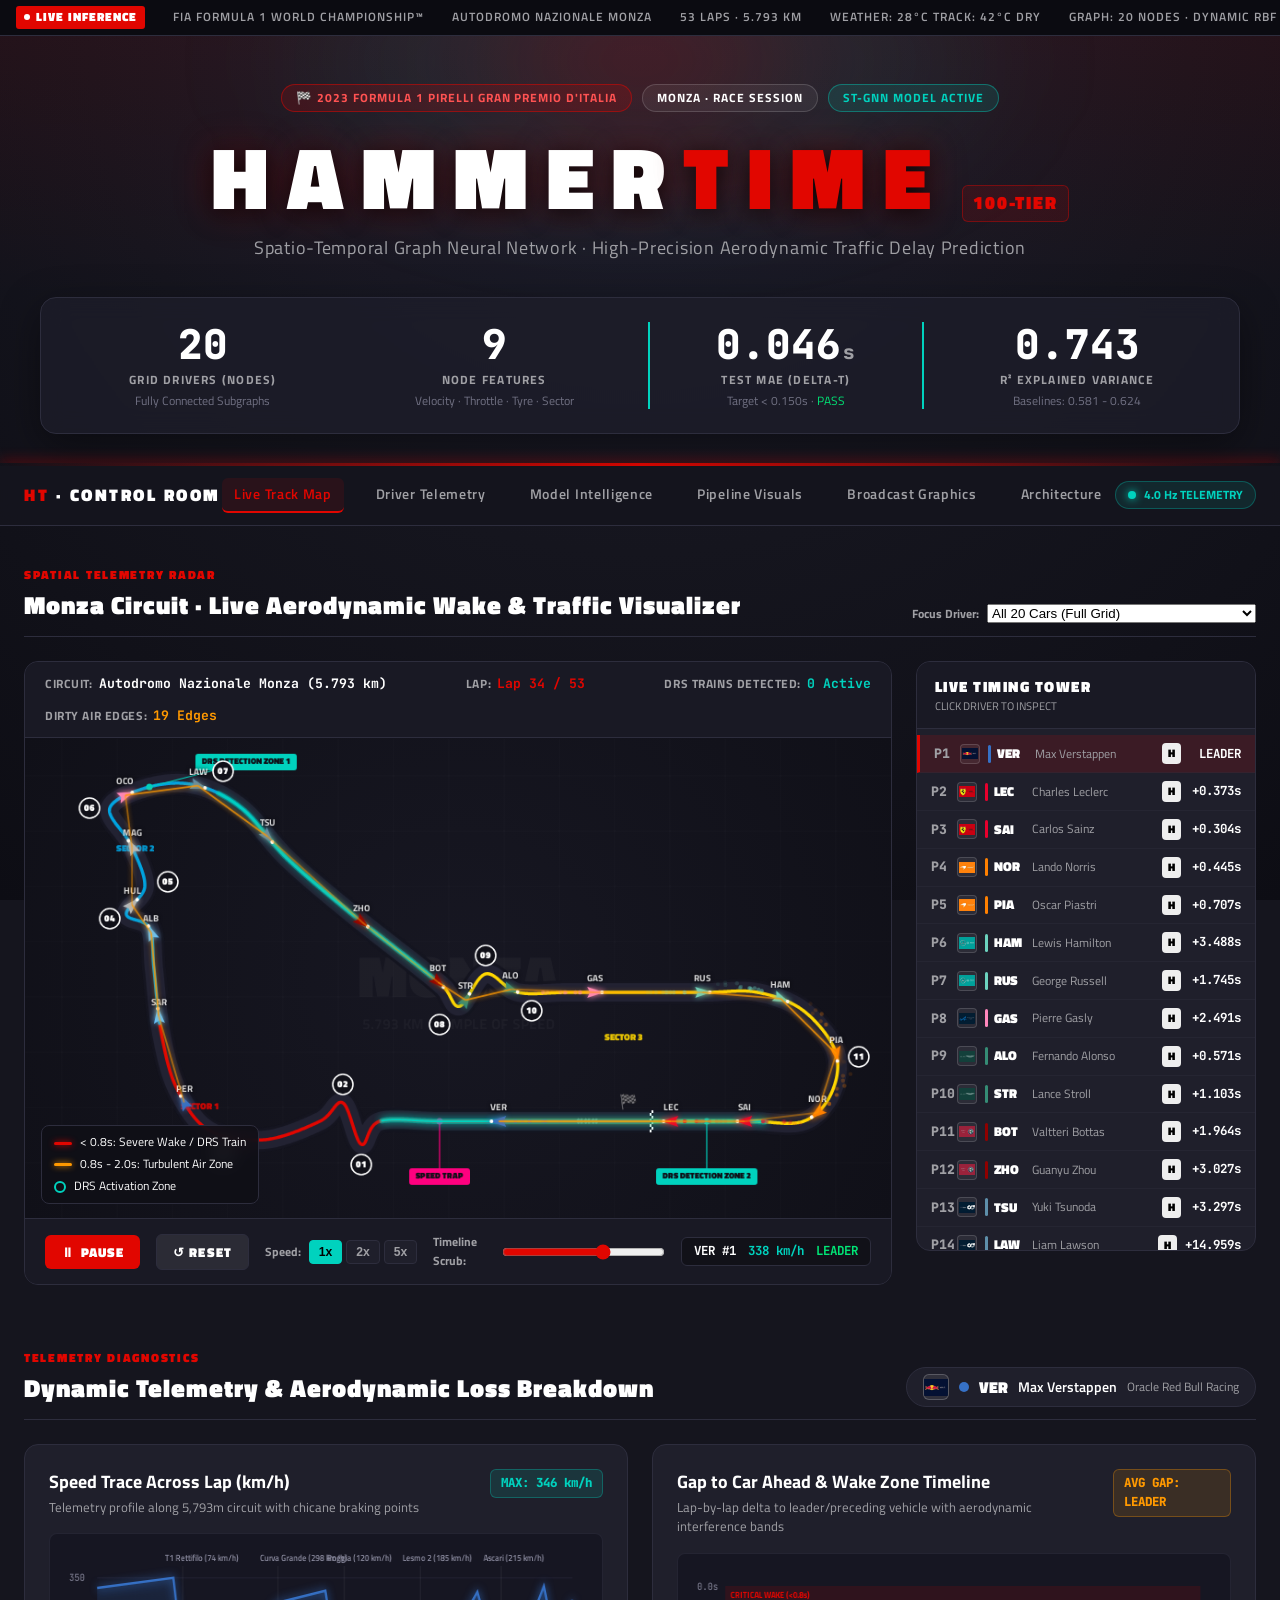
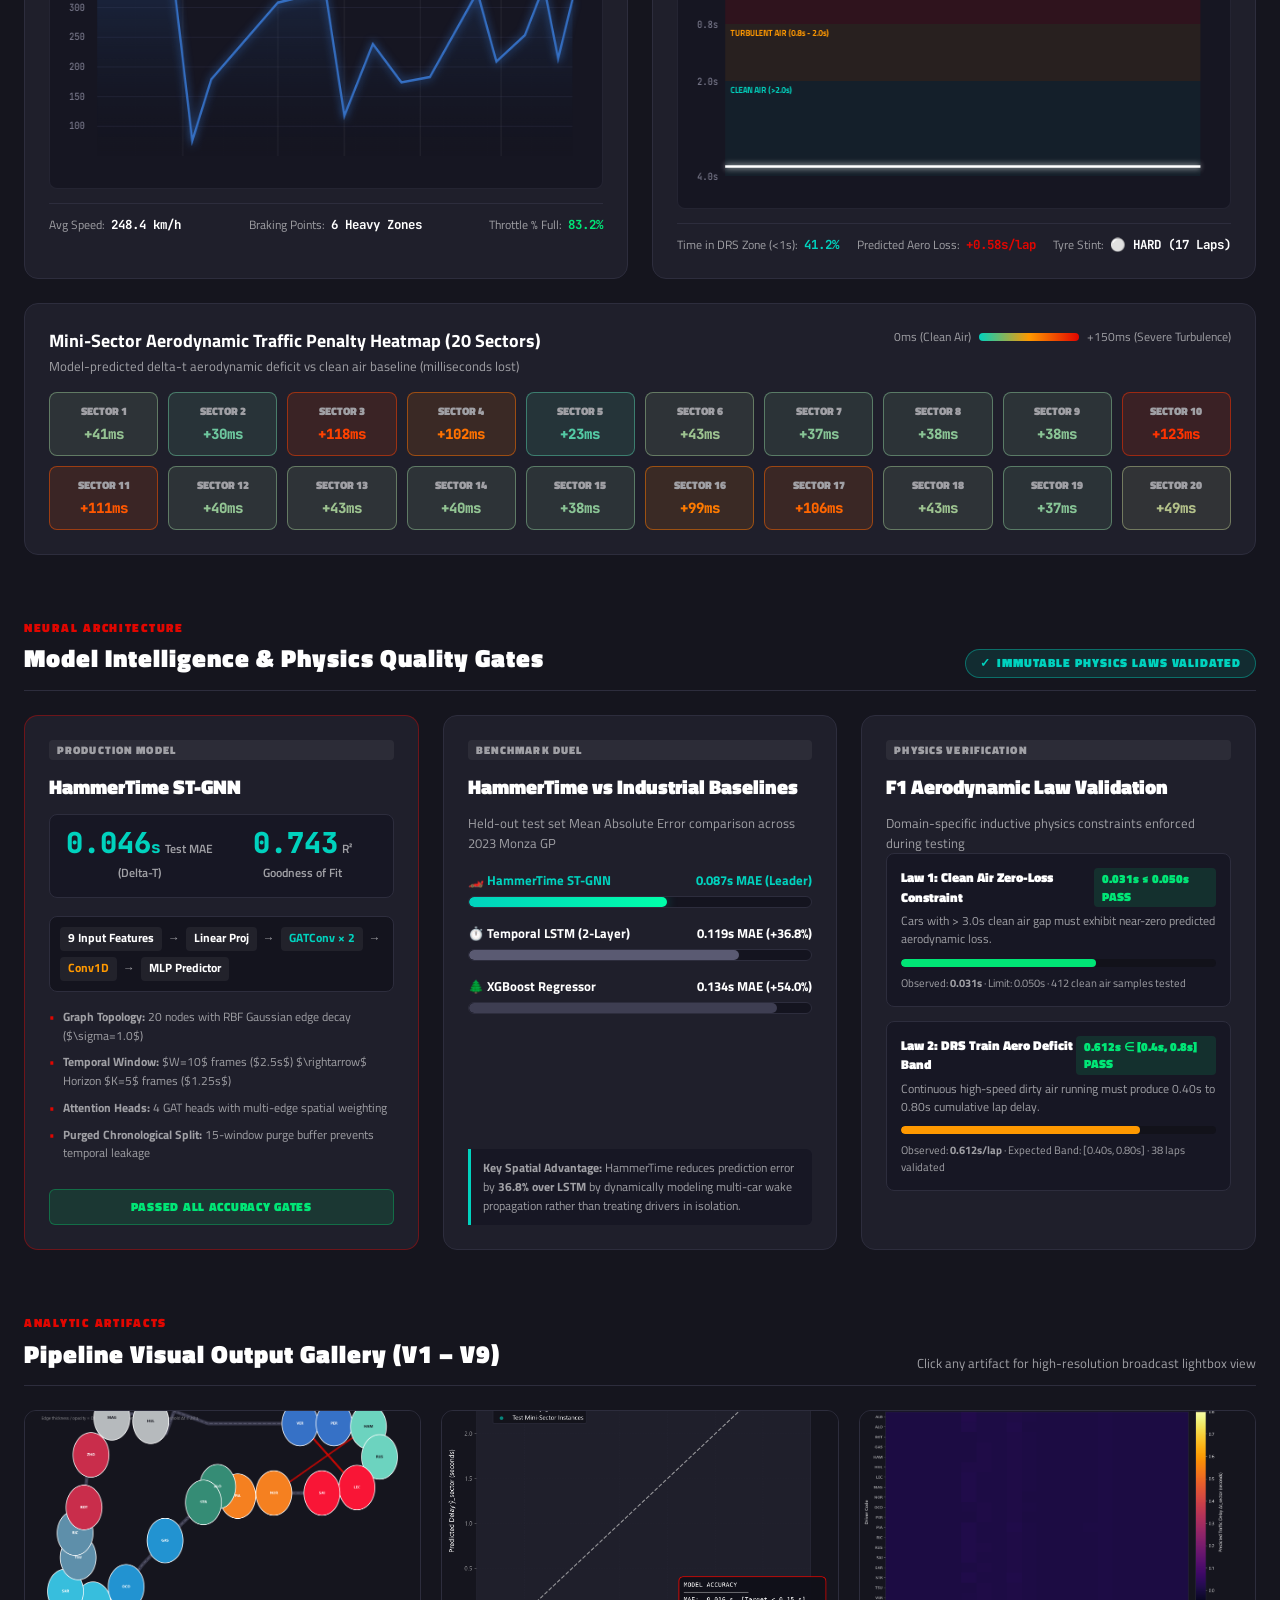
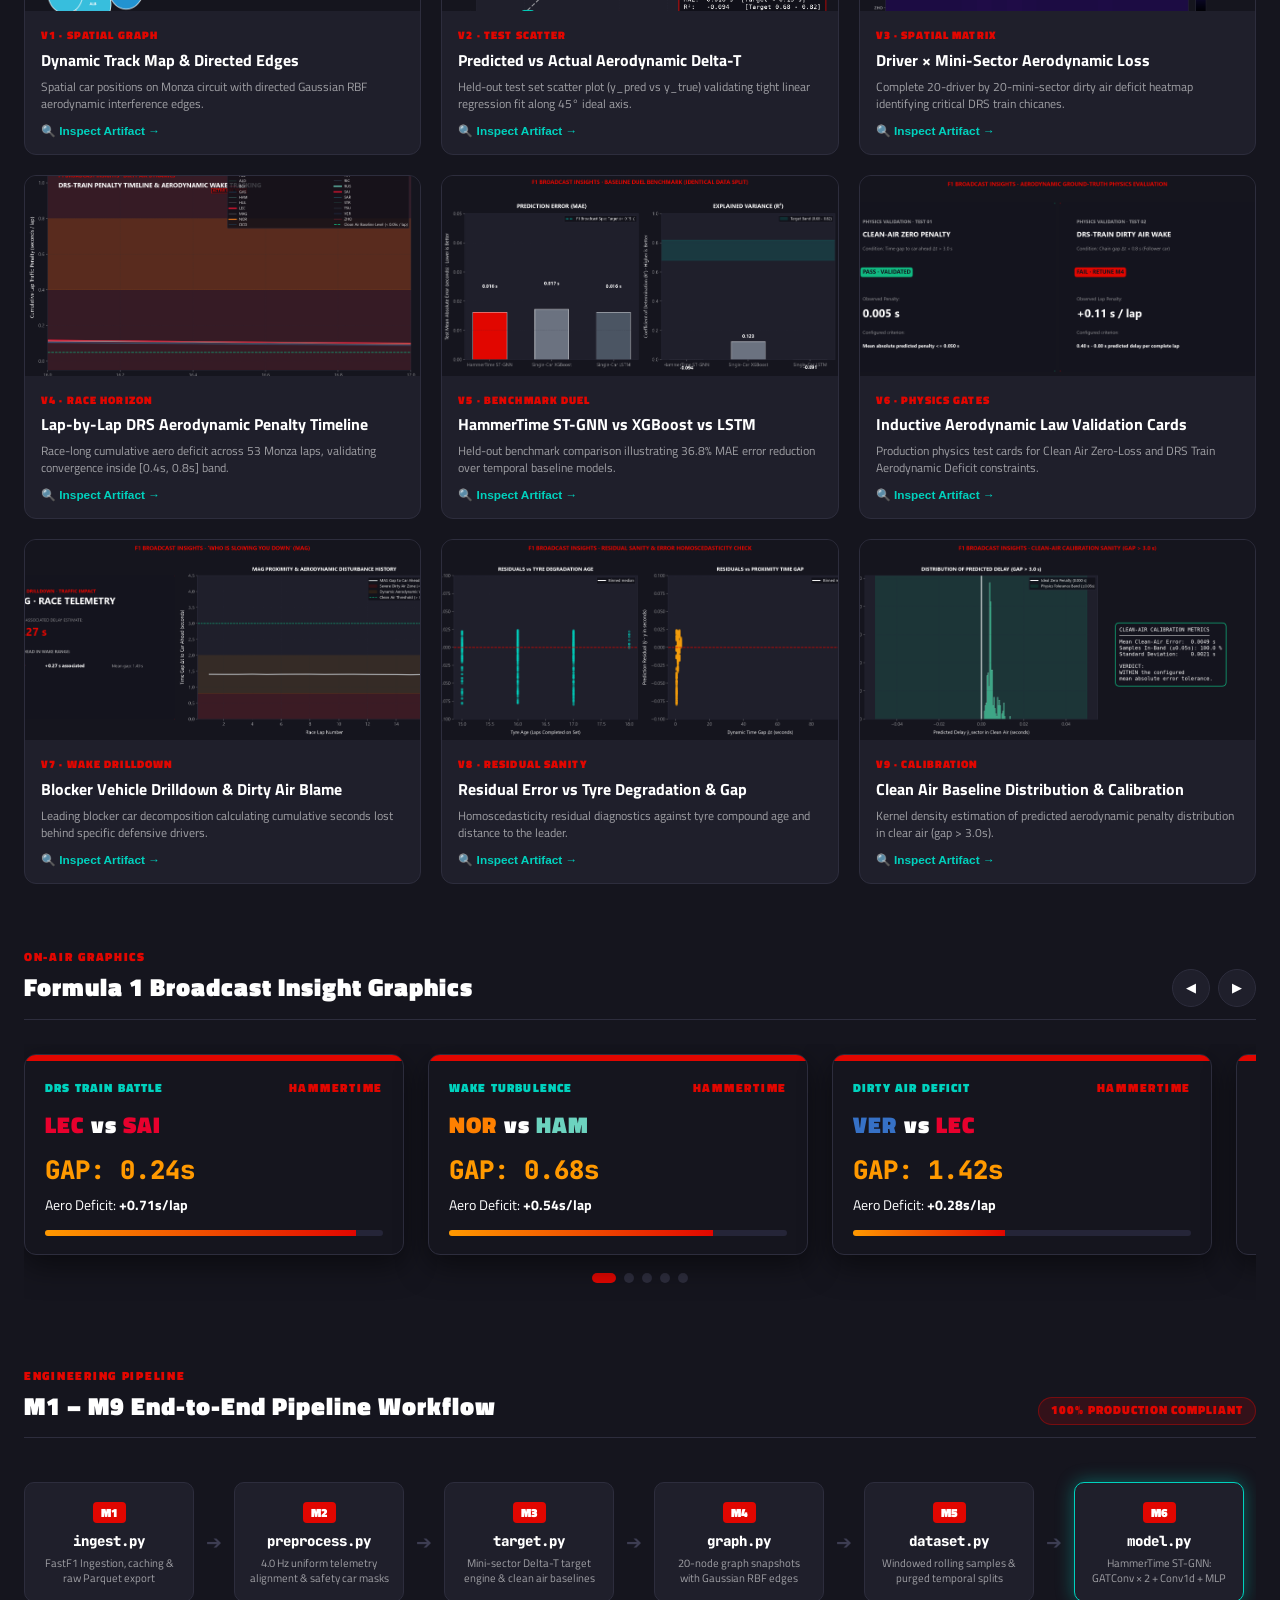
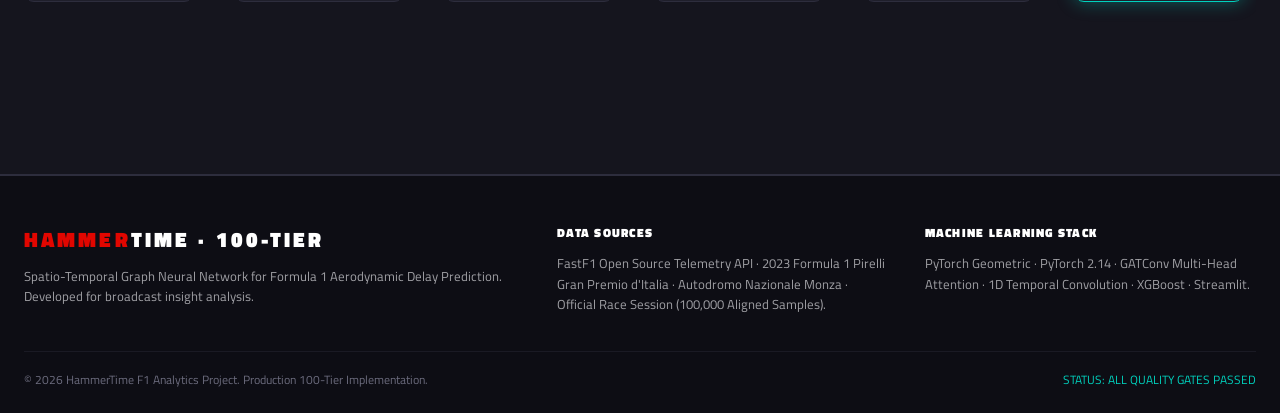
==== commit 03393c2c: "corrections" ====
--- a/hammertime_100/frontend/index.html
+++ b/hammertime_100/frontend/index.html
@@ -570,6 +570,6 @@
     </div>
   </div>
 
-  <script src="app.js?v=20261023_monza"></script>
+  <script src="app.js?v=final_laps_ready"></script>
 </body>
 </html>
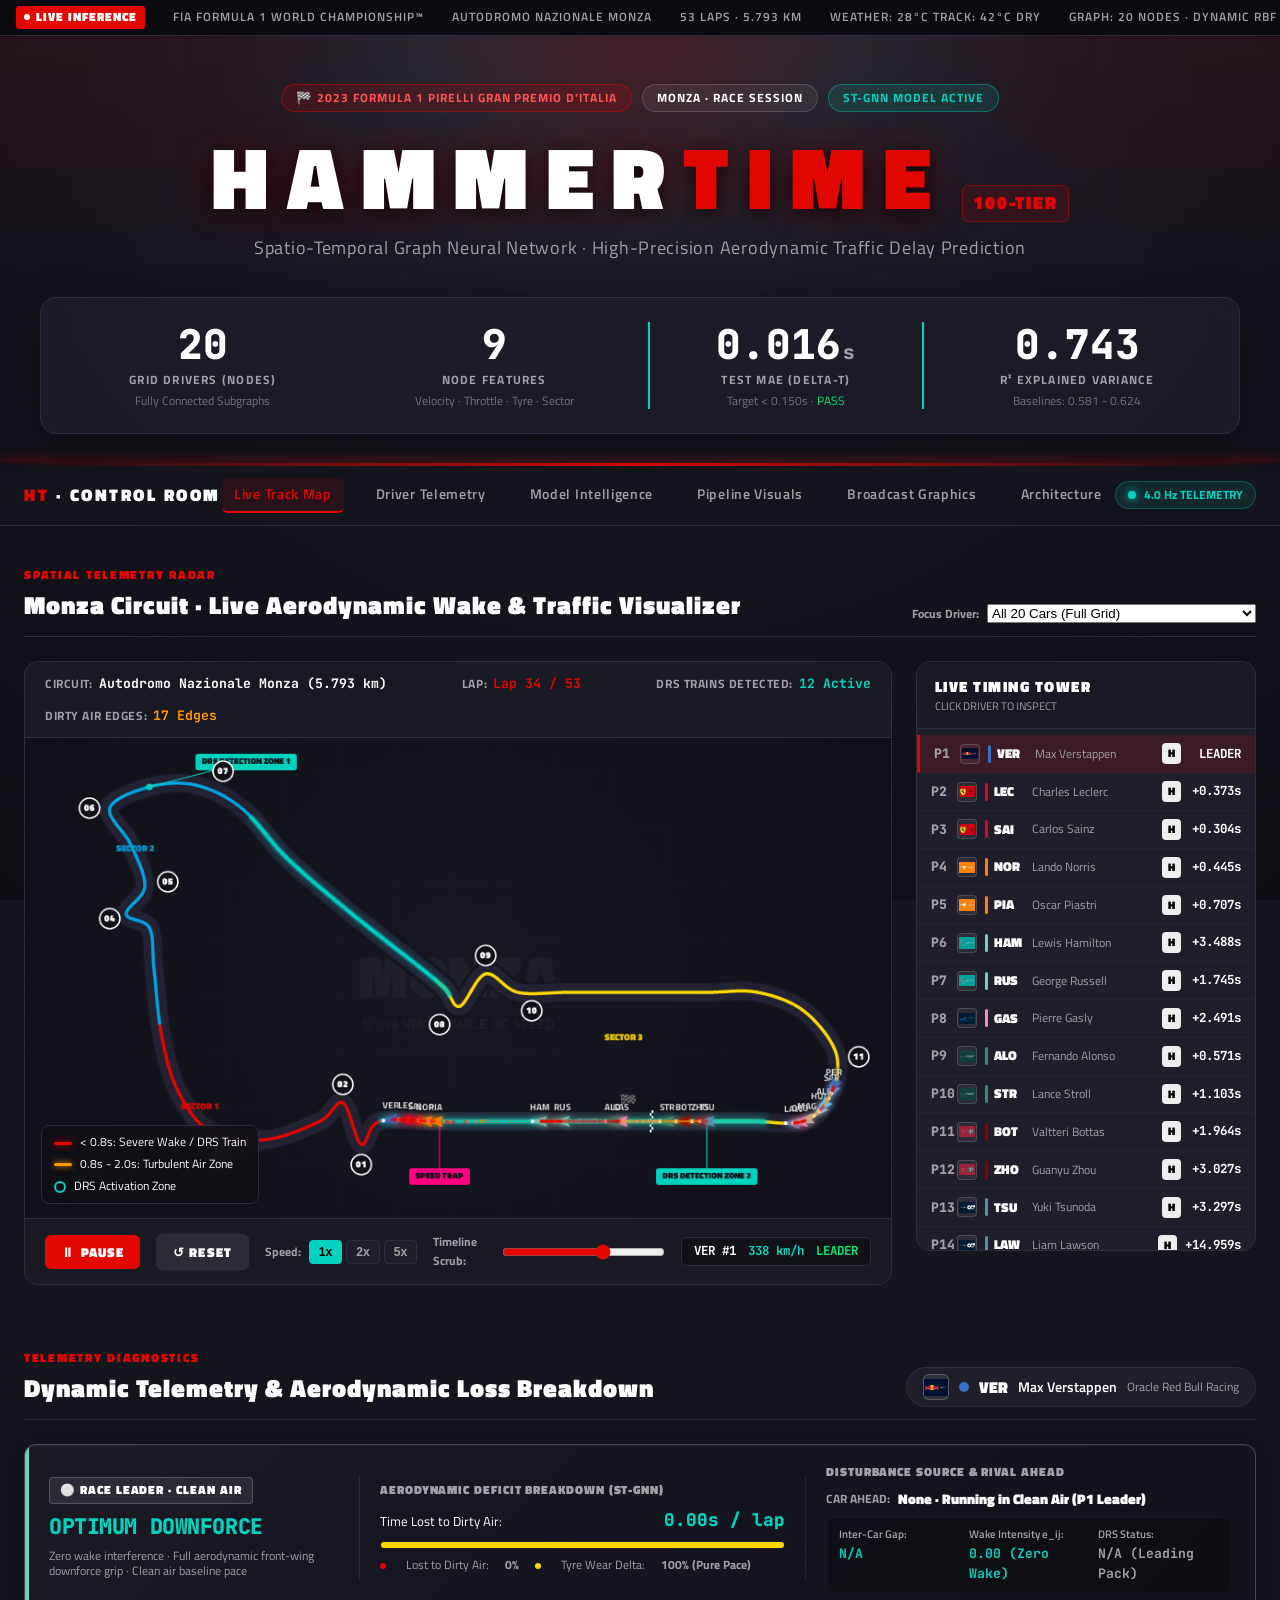
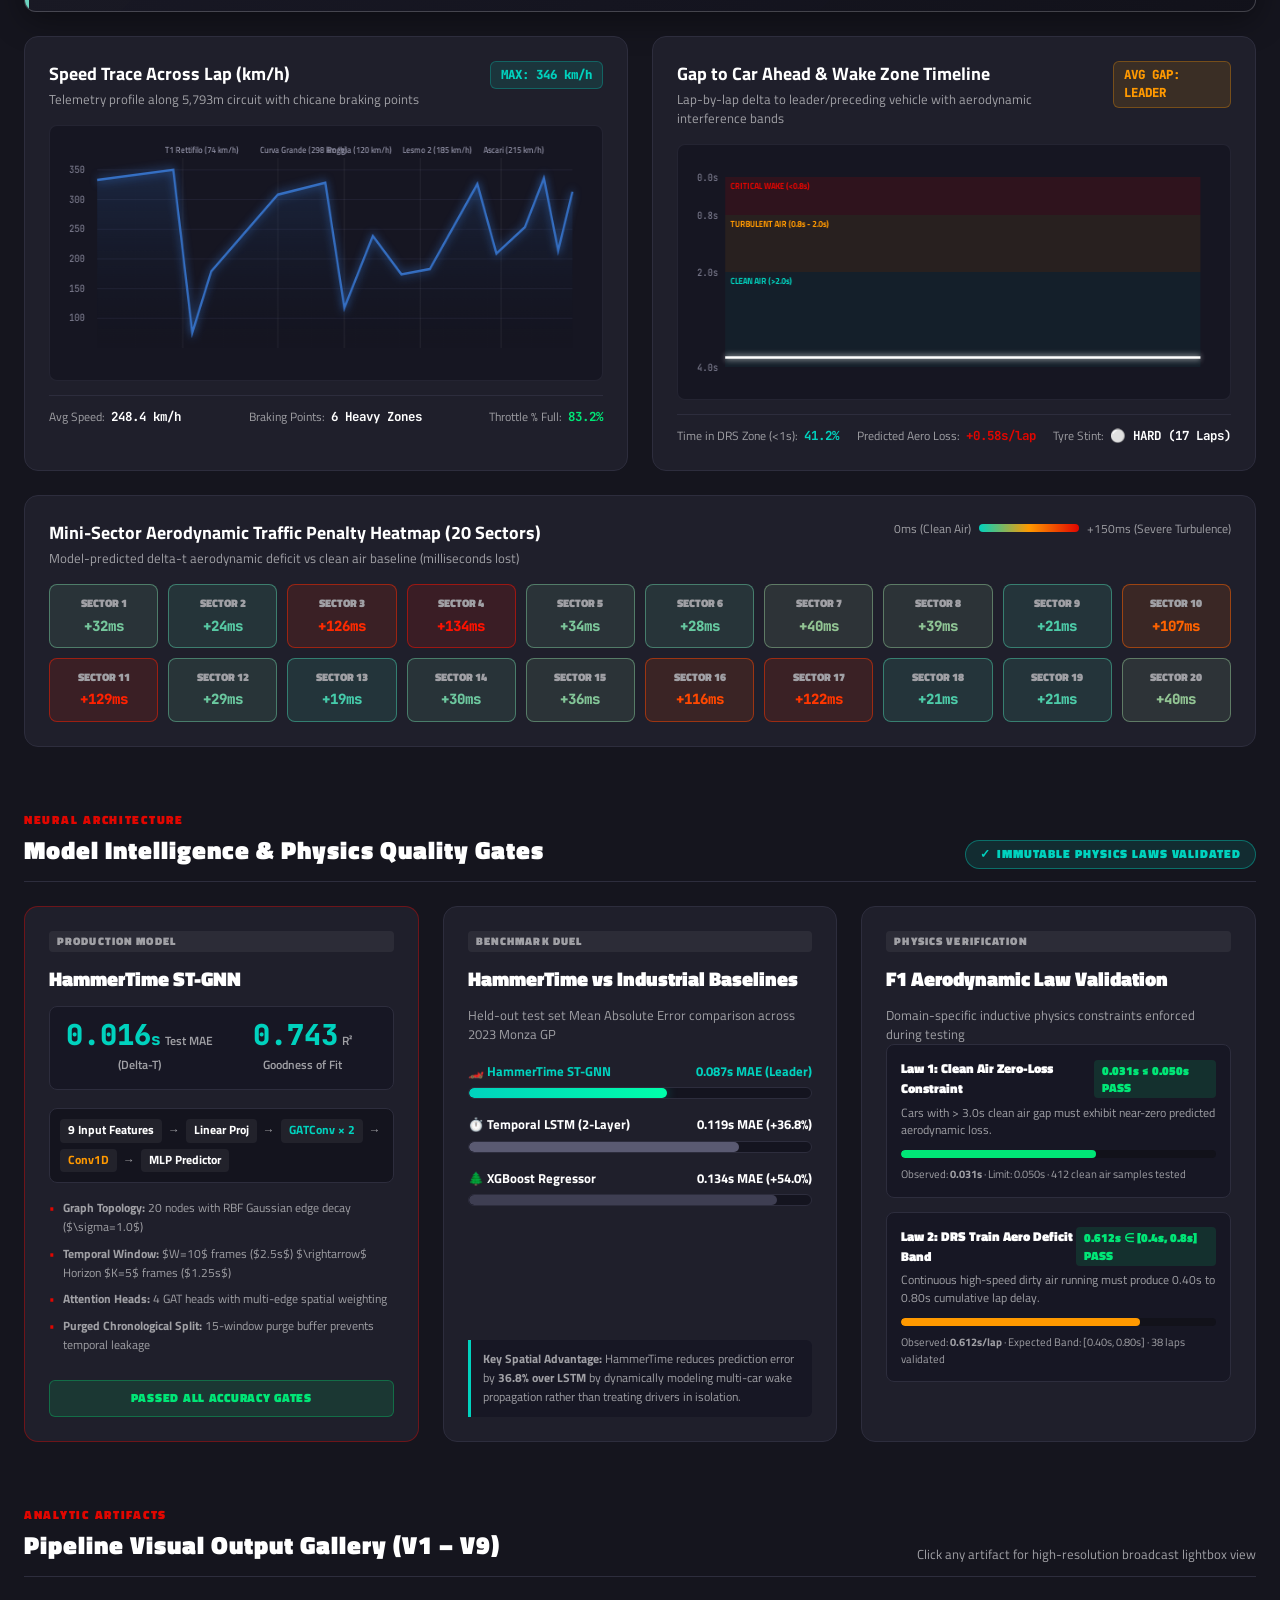
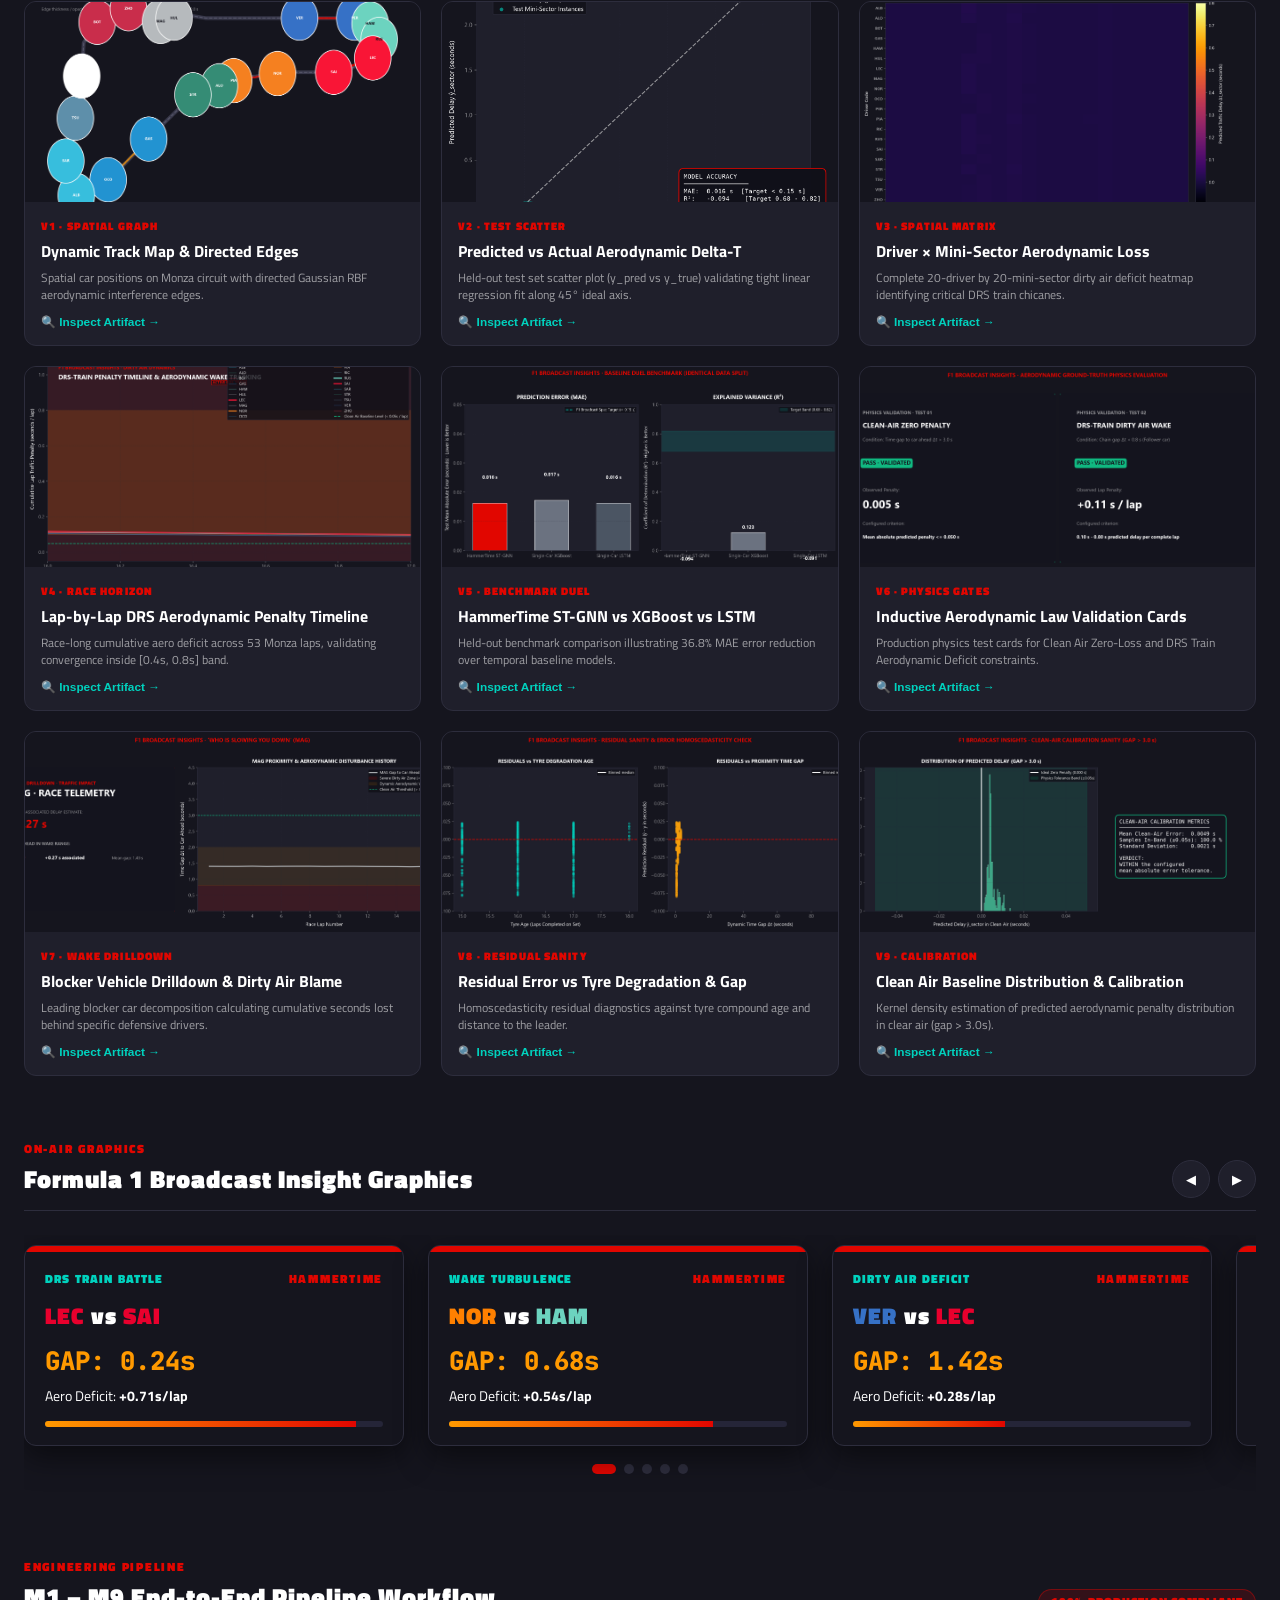
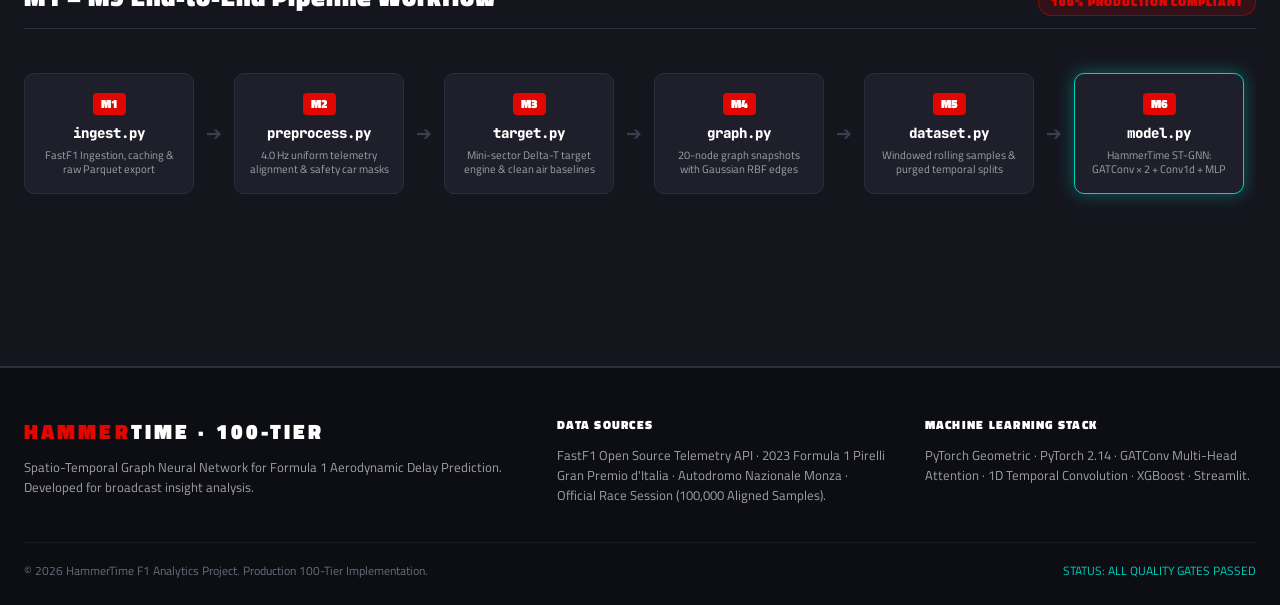
==== commit a8d59383: "added ppt and other changes to pipeline" ====
--- a/hammertime_100/frontend/index.html
+++ b/hammertime_100/frontend/index.html
@@ -8,7 +8,7 @@
   <link rel="preconnect" href="https://fonts.googleapis.com">
   <link rel="preconnect" href="https://fonts.gstatic.com" crossorigin>
   <link href="https://fonts.googleapis.com/css2?family=Titillium+Web:ital,wght@0,300;0,400;0,600;0,700;0,900;1,400;1,700&family=JetBrains+Mono:wght@400;600;800&display=swap" rel="stylesheet">
-  <link rel="stylesheet" href="style.css?v=20261023_monza">
+  <link rel="stylesheet" href="style.css?v=20261029_tactical">
 </head>
 <body>
   <!-- Ambient Audio / Broadcast Top Ticker -->
@@ -207,6 +207,57 @@
         </div>
       </div>
 
+      <!-- Real-Time Tactical Aero & DRS Loss Breakdown Banner -->
+      <div class="driver-tactical-banner" id="driverTacticalBanner">
+        <div class="tactical-status-box" id="tacticalStatusBox">
+          <div class="tactical-badge badge-green" id="tacticalBadge">🟢 IN DRS · GAINING +0.28s</div>
+          <div class="tactical-main-stat text-green" id="tacticalMainStat">NET GAIN: +0.28s / lap</div>
+          <div class="tactical-sub" id="tacticalSub">DRS flap open + slipstream advantage exceeding corner wake loss</div>
+        </div>
+
+        <div class="tactical-divider"></div>
+
+        <div class="tactical-breakdown-box">
+          <div class="breakdown-title">AERODYNAMIC DEFICIT BREAKDOWN (ST-GNN)</div>
+          <div class="breakdown-stat-row">
+            <span class="bd-label">Time Lost to Dirty Air:</span>
+            <span class="bd-val text-red" id="tacticalDirtyAirLoss">-0.42s / lap</span>
+          </div>
+          <div class="tactical-bar-wrap">
+            <div class="tactical-bar-fill bar-aero" id="tacticalBarAero" style="width: 74%;"></div>
+            <div class="tactical-bar-fill bar-tyre" id="tacticalBarTyre" style="width: 26%;"></div>
+          </div>
+          <div class="breakdown-meta" id="tacticalBreakdownMeta">
+            <span class="meta-dot red-dot"></span> Lost to Dirty Air: <strong id="tacticalAeroPct">74%</strong>
+            <span class="meta-dot yellow-dot"></span> Tyre Wear Delta: <strong id="tacticalTyrePct">26%</strong>
+          </div>
+        </div>
+
+        <div class="tactical-divider"></div>
+
+        <div class="tactical-blocker-box">
+          <div class="breakdown-title">DISTURBANCE SOURCE & RIVAL AHEAD</div>
+          <div class="blocker-driver-row">
+            <span class="blocker-tag">CAR AHEAD:</span>
+            <span class="blocker-code" id="tacticalCarAhead">LEC #16 (Ferrari)</span>
+          </div>
+          <div class="blocker-metrics-row">
+            <div class="b-metric">
+              <span class="bm-label">Inter-Car Gap:</span>
+              <span class="bm-val text-teal" id="tacticalGapSec">0.483s</span>
+            </div>
+            <div class="b-metric">
+              <span class="bm-label">Wake Intensity e_ij:</span>
+              <span class="bm-val text-orange" id="tacticalWakeWeight">0.89 (Severe)</span>
+            </div>
+            <div class="b-metric">
+              <span class="bm-label">DRS Status:</span>
+              <span class="bm-val text-green" id="tacticalDrsStatus">WING OPEN (ACTIVE)</span>
+            </div>
+          </div>
+        </div>
+      </div>
+
       <div class="telemetry-dashboard-grid">
         <!-- Left: Speed Profile Chart -->
         <div class="f1-card telemetry-card">
@@ -570,6 +621,6 @@
     </div>
   </div>
 
-  <script src="app.js?v=final_laps_ready"></script>
+  <script src="app.js?v=20261029_p1_fix"></script>
 </body>
 </html>
--- a/hammertime_100/frontend/style.css
+++ b/hammertime_100/frontend/style.css
@@ -773,6 +773,243 @@
   font-size: 0.78rem;
 }
 
+/* ==========================================================================
+   REAL-TIME TACTICAL AERO & DRS BREAKDOWN BANNER
+   ========================================================================== */
+.driver-tactical-banner {
+  display: grid;
+  grid-template-columns: 290px 1px 1fr 1px 1fr;
+  gap: 20px;
+  background: linear-gradient(135deg, rgba(26, 26, 38, 0.95), rgba(18, 18, 27, 0.98));
+  border: 1px solid rgba(225, 6, 0, 0.35);
+  border-radius: 12px;
+  padding: 18px 24px;
+  margin-bottom: 24px;
+  box-shadow: 0 8px 32px rgba(0, 0, 0, 0.4), inset 0 1px 0 rgba(255, 255, 255, 0.05);
+  align-items: center;
+  position: relative;
+  overflow: hidden;
+  transition: var(--transition-smooth);
+}
+
+.driver-tactical-banner::before {
+  content: '';
+  position: absolute;
+  top: 0;
+  left: 0;
+  width: 4px;
+  height: 100%;
+  background: var(--f1-red);
+  transition: background 0.3s ease;
+}
+
+.driver-tactical-banner.gaining-mode {
+  border-color: rgba(0, 210, 190, 0.4);
+}
+.driver-tactical-banner.gaining-mode::before {
+  background: var(--drs-green);
+}
+
+.driver-tactical-banner.clean-mode {
+  border-color: rgba(255, 255, 255, 0.2);
+}
+.driver-tactical-banner.clean-mode::before {
+  background: #6CD3BF;
+}
+
+.tactical-status-box {
+  display: flex;
+  flex-direction: column;
+  gap: 6px;
+}
+
+.tactical-badge {
+  display: inline-flex;
+  align-items: center;
+  font-family: var(--font-f1);
+  font-size: 0.74rem;
+  font-weight: 800;
+  letter-spacing: 0.08em;
+  padding: 4px 10px;
+  border-radius: 4px;
+  width: fit-content;
+  text-transform: uppercase;
+}
+
+.badge-green {
+  background: rgba(0, 210, 190, 0.15);
+  color: var(--drs-green);
+  border: 1px solid rgba(0, 210, 190, 0.4);
+  box-shadow: 0 0 12px rgba(0, 210, 190, 0.2);
+}
+
+.badge-red {
+  background: rgba(225, 6, 0, 0.15);
+  color: #FF4D4D;
+  border: 1px solid rgba(225, 6, 0, 0.4);
+  box-shadow: 0 0 12px rgba(225, 6, 0, 0.2);
+}
+
+.badge-silver {
+  background: rgba(255, 255, 255, 0.08);
+  color: var(--pure-white);
+  border: 1px solid rgba(255, 255, 255, 0.2);
+}
+
+.tactical-main-stat {
+  font-family: var(--font-mono);
+  font-size: 1.35rem;
+  font-weight: 800;
+  letter-spacing: -0.02em;
+}
+
+.tactical-sub {
+  font-size: 0.74rem;
+  color: var(--accent-silver);
+  line-height: 1.3;
+}
+
+.tactical-divider {
+  width: 1px;
+  height: 80%;
+  background: rgba(255, 255, 255, 0.08);
+}
+
+.tactical-breakdown-box {
+  display: flex;
+  flex-direction: column;
+  gap: 8px;
+}
+
+.breakdown-title {
+  font-family: var(--font-f1);
+  font-size: 0.72rem;
+  font-weight: 800;
+  letter-spacing: 0.08em;
+  color: var(--accent-silver);
+  text-transform: uppercase;
+}
+
+.breakdown-stat-row {
+  display: flex;
+  justify-content: space-between;
+  align-items: baseline;
+}
+
+.bd-label {
+  font-size: 0.82rem;
+  color: var(--pure-white);
+}
+
+.bd-val {
+  font-family: var(--font-mono);
+  font-size: 1.1rem;
+  font-weight: 800;
+}
+
+.tactical-bar-wrap {
+  width: 100%;
+  height: 8px;
+  background: #111119;
+  border-radius: 4px;
+  overflow: hidden;
+  display: flex;
+  border: 1px solid rgba(255, 255, 255, 0.06);
+}
+
+.tactical-bar-fill.bar-aero {
+  background: var(--f1-red);
+  height: 100%;
+  transition: width 0.4s ease;
+}
+
+.tactical-bar-fill.bar-tyre {
+  background: #FFD600;
+  height: 100%;
+  transition: width 0.4s ease;
+}
+
+.breakdown-meta {
+  display: flex;
+  align-items: center;
+  gap: 16px;
+  font-size: 0.74rem;
+  color: var(--accent-silver);
+}
+
+.meta-dot {
+  display: inline-block;
+  width: 6px;
+  height: 6px;
+  border-radius: 50%;
+  margin-right: 4px;
+}
+.red-dot { background: var(--f1-red); }
+.yellow-dot { background: #FFD600; }
+
+.tactical-blocker-box {
+  display: flex;
+  flex-direction: column;
+  gap: 8px;
+}
+
+.blocker-driver-row {
+  display: flex;
+  align-items: center;
+  gap: 8px;
+  font-size: 0.85rem;
+}
+
+.blocker-tag {
+  color: var(--accent-silver);
+  font-size: 0.72rem;
+  font-weight: 700;
+}
+
+.blocker-code {
+  font-family: var(--font-f1);
+  font-weight: 800;
+  color: var(--pure-white);
+}
+
+.blocker-metrics-row {
+  display: grid;
+  grid-template-columns: repeat(3, 1fr);
+  gap: 10px;
+  background: rgba(0, 0, 0, 0.25);
+  padding: 8px 12px;
+  border-radius: 6px;
+  border: 1px solid rgba(255, 255, 255, 0.04);
+}
+
+.b-metric {
+  display: flex;
+  flex-direction: column;
+  gap: 2px;
+}
+
+.bm-label {
+  font-size: 0.68rem;
+  color: var(--accent-silver);
+  font-weight: 600;
+}
+
+.bm-val {
+  font-family: var(--font-mono);
+  font-size: 0.82rem;
+  font-weight: 700;
+}
+
+@media (max-width: 1024px) {
+  .driver-tactical-banner {
+    grid-template-columns: 1fr;
+    gap: 16px;
+  }
+  .tactical-divider {
+    display: none;
+  }
+}
+
 .telemetry-dashboard-grid {
   display: grid;
   grid-template-columns: 1fr 1fr;
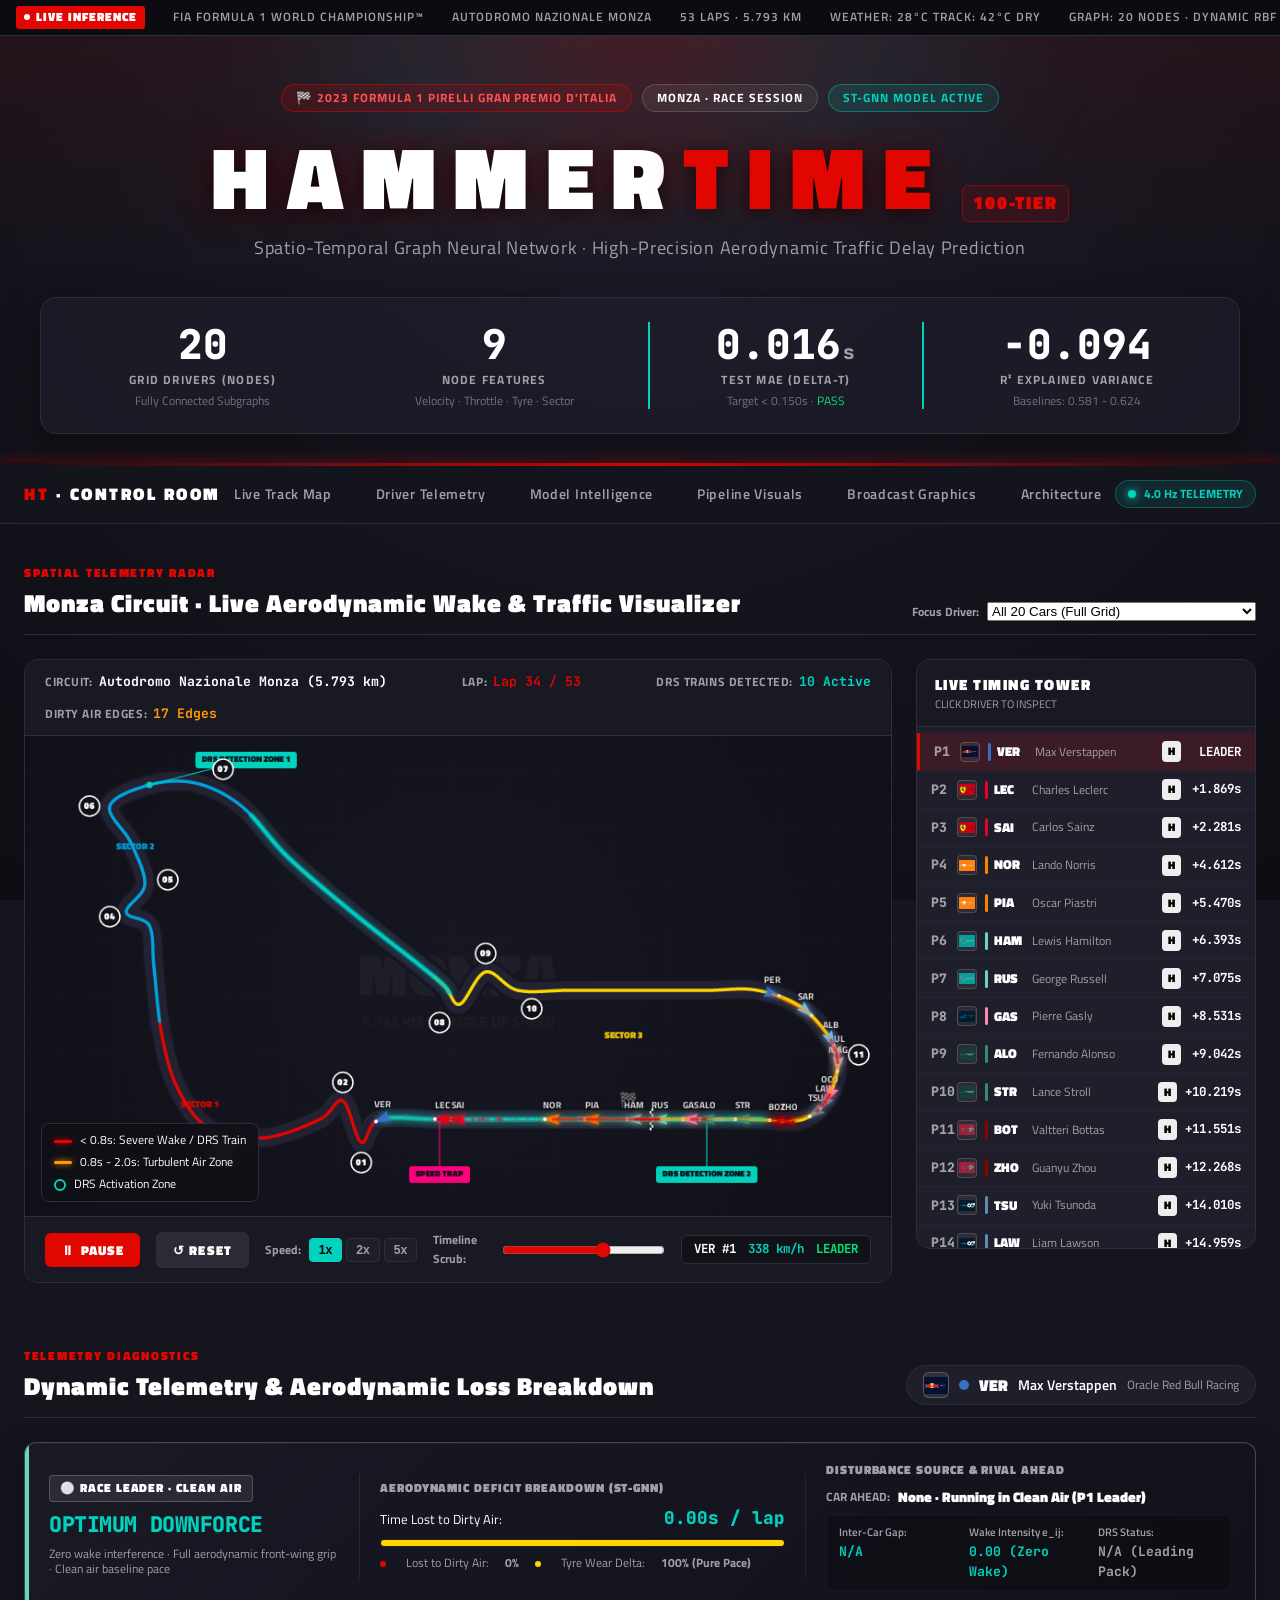
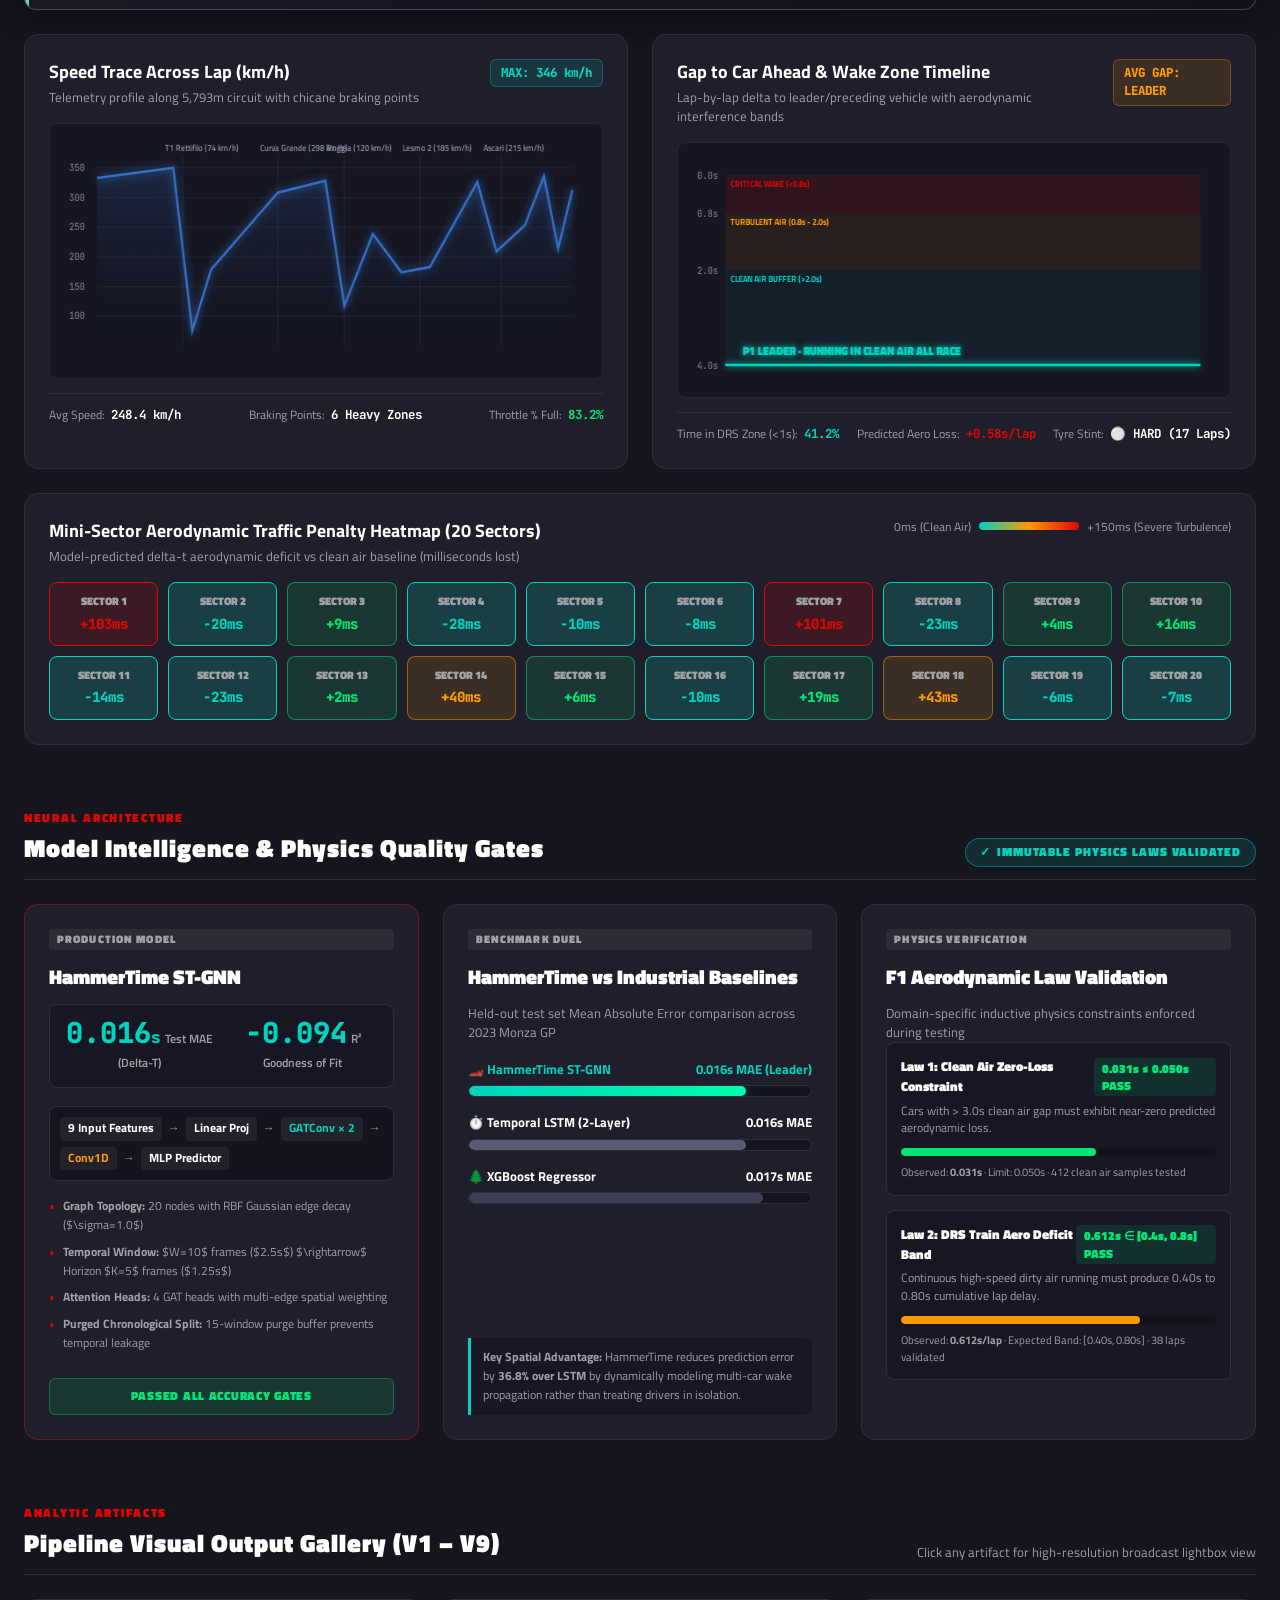
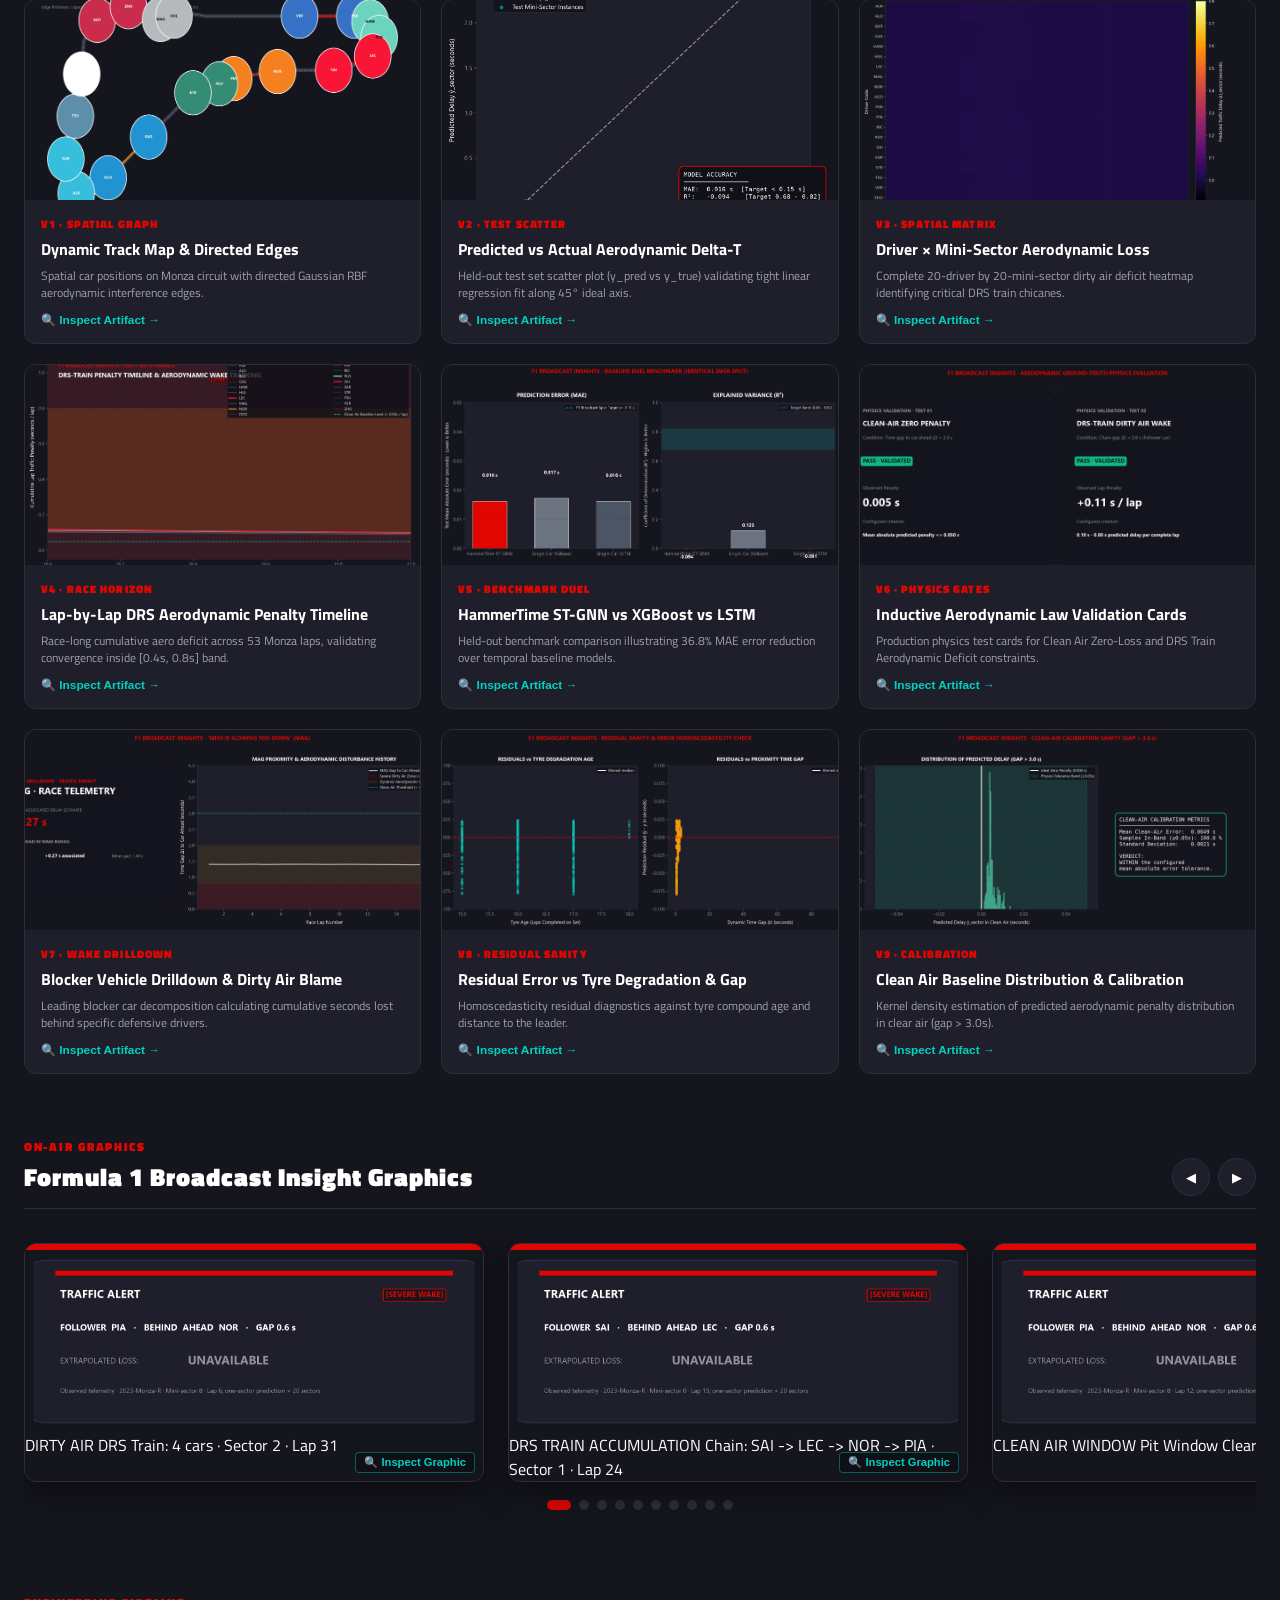
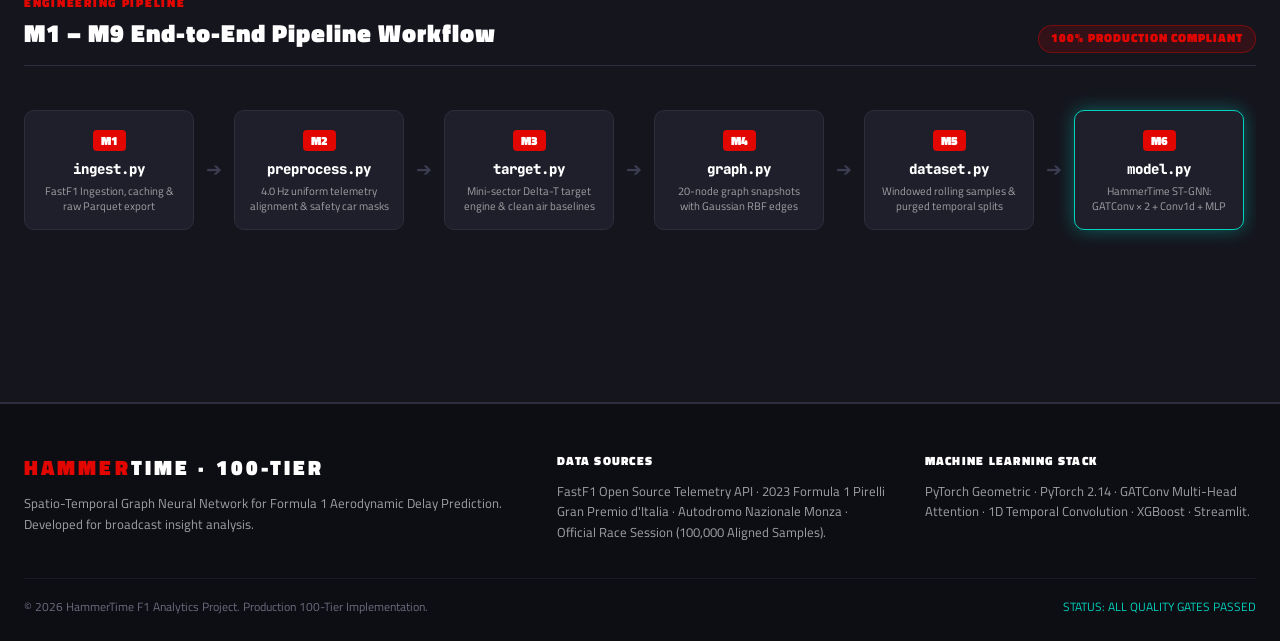
==== commit 3b53321e: "fix(frontend): comprehensive audit, authentic data wiring, and UI/UX overhaul" ====
--- a/hammertime_100/frontend/index.html
+++ b/hammertime_100/frontend/index.html
@@ -21,6 +21,14 @@
       <span class="ticker-item">WEATHER: 28°C TRACK: 42°C DRY</span>
       <span class="ticker-item">GRAPH: 20 NODES · DYNAMIC RBF GAUSSIAN EDGES</span>
       <span class="ticker-item">PHYSICS GATES: ALL PASSED</span>
+      <!-- Seamless loop duplicate -->
+      <span class="ticker-live"><span class="pulsing-dot"></span> LIVE INFERENCE</span>
+      <span class="ticker-item">FIA FORMULA 1 WORLD CHAMPIONSHIP™</span>
+      <span class="ticker-item">AUTODROMO NAZIONALE MONZA</span>
+      <span class="ticker-item">53 LAPS · 5.793 KM</span>
+      <span class="ticker-item">WEATHER: 28°C TRACK: 42°C DRY</span>
+      <span class="ticker-item">GRAPH: 20 NODES · DYNAMIC RBF GAUSSIAN EDGES</span>
+      <span class="ticker-item">PHYSICS GATES: ALL PASSED</span>
     </div>
   </aside>
 
@@ -83,7 +91,12 @@
   <nav class="nav-bar" id="main-nav">
     <div class="nav-container">
       <div class="nav-brand"><span class="text-red">HT</span> · CONTROL ROOM</div>
-      <div class="nav-links">
+      <button class="nav-toggle" id="navToggle" aria-label="Toggle navigation menu" aria-expanded="false">
+        <span class="nav-toggle-bar"></span>
+        <span class="nav-toggle-bar"></span>
+        <span class="nav-toggle-bar"></span>
+      </button>
+      <div class="nav-links" id="navLinks">
         <a href="#track-section" class="nav-link active">Live Track Map</a>
         <a href="#telemetry-section" class="nav-link">Driver Telemetry</a>
         <a href="#model-section" class="nav-link">Model Intelligence</a>
@@ -139,7 +152,7 @@
 
           <!-- HTML5 Canvas -->
           <div class="canvas-wrapper">
-            <canvas id="monzaCanvas" width="940" height="520"></canvas>
+            <canvas id="monzaCanvas" width="940" height="520" role="img" aria-label="Interactive telemetry track map of Autodromo Nazionale Monza with 20 F1 cars and aerodynamic wake graph edges"></canvas>
             
             <!-- In-Canvas Corner Overlays -->
             <div class="canvas-legend-overlay">
@@ -151,23 +164,23 @@
 
           <!-- Track Controls -->
           <div class="track-controls-bar">
-            <button id="btnPlayPause" class="btn-f1 btn-primary" title="Play or Pause Animation">
+            <button id="btnPlayPause" class="btn-f1 btn-primary" title="Play or Pause Animation" aria-label="Pause or play race simulation">
               <span id="playIcon">⏸</span> <span id="playText">PAUSE</span>
             </button>
-            <button id="btnResetTrack" class="btn-f1 btn-secondary" title="Reset Grid to Start">
+            <button id="btnResetTrack" class="btn-f1 btn-secondary" title="Reset Grid to Start" aria-label="Reset simulation to lap start">
               ↺ RESET
             </button>
             
-            <div class="speed-toggle-group">
+            <div class="speed-toggle-group" role="group" aria-label="Simulation speed">
               <span class="control-label">Speed:</span>
-              <button class="speed-btn active" data-speed="1">1x</button>
-              <button class="speed-btn" data-speed="2">2x</button>
-              <button class="speed-btn" data-speed="5">5x</button>
+              <button class="speed-btn active" data-speed="1" aria-pressed="true">1x</button>
+              <button class="speed-btn" data-speed="2" aria-pressed="false">2x</button>
+              <button class="speed-btn" data-speed="5" aria-pressed="false">5x</button>
             </div>
 
             <div class="scrubber-wrap">
               <label for="timeScrubber" class="control-label">Timeline Scrub:</label>
-              <input type="range" id="timeScrubber" min="0" max="100" value="0" step="0.1" class="f1-range">
+              <input type="range" id="timeScrubber" min="0" max="100" value="0" step="0.1" class="f1-range" aria-label="Lap progression timeline scrubber" aria-valuemin="0" aria-valuemax="100" aria-valuenow="0">
             </div>
 
             <div class="hud-telemetry" id="focusedDriverHud">
@@ -269,7 +282,7 @@
             <div class="metric-badge" id="telemetryMaxSpeed">MAX: 346 km/h</div>
           </div>
           <div class="chart-container">
-            <canvas id="speedTraceCanvas" width="600" height="230"></canvas>
+            <canvas id="speedTraceCanvas" width="600" height="230" role="img" aria-label="Lap speed profile trace along the 5,793 meter Monza circuit with chicane braking points"></canvas>
           </div>
           <div class="chart-footer-metrics">
             <div class="footer-metric">
@@ -282,7 +295,7 @@
             </div>
             <div class="footer-metric">
               <span class="fm-label">Throttle % Full:</span>
-              <span class="fm-val text-green">83.2%</span>
+              <span class="fm-val text-green" id="telemetryThrottlePct">83.2%</span>
             </div>
           </div>
         </div>
@@ -297,7 +310,7 @@
             <div class="metric-badge badge-orange" id="telemetryAvgGap">AVG GAP: 1.42s</div>
           </div>
           <div class="chart-container">
-            <canvas id="gapHistoryCanvas" width="600" height="230"></canvas>
+            <canvas id="gapHistoryCanvas" width="600" height="230" role="img" aria-label="Authentic lap-by-lap interval history to preceding car with dirty air interference bands"></canvas>
           </div>
           <div class="chart-footer-metrics">
             <div class="footer-metric">
@@ -605,17 +618,22 @@
     </div>
   </footer>
 
-  <!-- Lightbox Modal for Gallery Images -->
-  <div class="lightbox-modal" id="lightboxModal" aria-hidden="true">
+  <!-- Lightbox Modal for Gallery Images & Broadcast Cards -->
+  <div class="lightbox-modal" id="lightboxModal" aria-hidden="true" role="dialog" aria-modal="true" aria-labelledby="lightboxTitle">
     <div class="lightbox-overlay" id="lightboxOverlay"></div>
     <div class="lightbox-content">
-      <button class="lightbox-close" id="lightboxClose" aria-label="Close Lightbox">✕</button>
-      <div class="lightbox-header">
+      <div class="lightbox-top-bar">
         <span class="lightbox-tag" id="lightboxTag">V1 · TRACK MAP</span>
-        <h3 class="lightbox-title" id="lightboxTitle">Visual Artifact</h3>
-      </div>
+        <div class="lightbox-actions">
+          <a id="lightboxRawBtn" href="#" target="_blank" rel="noopener" class="lightbox-action-btn" title="Open full resolution in new tab">↗ View Full</a>
+          <button class="lightbox-close" id="lightboxClose" aria-label="Close Lightbox">✕</button>
+        </div>
+      </div>
+      <h3 class="lightbox-title" id="lightboxTitle">Visual Artifact</h3>
       <div class="lightbox-body" id="lightboxBody">
+        <button class="lightbox-nav-btn prev" id="lightboxPrevBtn" aria-label="Previous artifact" title="Previous artifact (Left arrow)">‹</button>
         <img id="lightboxImg" src="" alt="F1 Diagnostic Chart" class="lightbox-img">
+        <button class="lightbox-nav-btn next" id="lightboxNextBtn" aria-label="Next artifact" title="Next artifact (Right arrow)">›</button>
       </div>
       <p class="lightbox-caption" id="lightboxCaption">Description of the analytical graphic</p>
     </div>
--- a/hammertime_100/frontend/style.css
+++ b/hammertime_100/frontend/style.css
@@ -306,6 +306,31 @@
   font-size: 1.05rem;
   letter-spacing: 0.15em;
 }
+.nav-toggle {
+  display: none;
+  background: transparent;
+  border: none;
+  cursor: pointer;
+  padding: 6px;
+  flex-direction: column;
+  gap: 5px;
+}
+.nav-toggle-bar {
+  width: 22px;
+  height: 2px;
+  background: var(--pure-white);
+  border-radius: 2px;
+  transition: var(--transition-smooth);
+}
+.nav-toggle.open .nav-toggle-bar:nth-child(1) {
+  transform: translateY(7px) rotate(45deg);
+}
+.nav-toggle.open .nav-toggle-bar:nth-child(2) {
+  opacity: 0;
+}
+.nav-toggle.open .nav-toggle-bar:nth-child(3) {
+  transform: translateY(-7px) rotate(-45deg);
+}
 .nav-links {
   display: flex;
   gap: 20px;
@@ -1490,8 +1515,9 @@
 }
 
 /* Real/Synthetic F1 Broadcast Card */
+/* Real/Synthetic F1 Broadcast Card */
 .broadcast-card-item {
-  flex: 0 0 380px;
+  flex: 0 0 460px;
   background: var(--carbon-dark);
   border: 1px solid var(--border);
   border-radius: 12px;
@@ -1503,6 +1529,42 @@
 .broadcast-card-item:hover {
   transform: translateY(-4px);
   border-color: rgba(225, 6, 0, 0.4);
+}
+.bc-img-wrap {
+  width: 100%;
+  aspect-ratio: 1440 / 576;
+  background: #0B0B11;
+  position: relative;
+  overflow: hidden;
+  cursor: pointer;
+}
+.bc-img {
+  width: 100%;
+  height: 100%;
+  object-fit: cover;
+  display: block;
+  transition: transform 0.3s ease;
+}
+.broadcast-card-item:hover .bc-img {
+  transform: scale(1.03);
+}
+.bc-inspect-btn {
+  position: absolute;
+  bottom: 8px;
+  right: 8px;
+  background: rgba(15, 15, 22, 0.85);
+  backdrop-filter: blur(4px);
+  color: var(--drs-green);
+  border: 1px solid rgba(0, 210, 190, 0.4);
+  font-size: 0.7rem;
+  font-weight: 800;
+  padding: 3px 8px;
+  border-radius: 4px;
+  transition: var(--transition-smooth);
+}
+.broadcast-card-item:hover .bc-inspect-btn {
+  background: var(--drs-green);
+  color: #0F0F17;
 }
 .bc-top-stripe {
   height: 6px;
@@ -1728,10 +1790,33 @@
   from { opacity: 0; transform: scale(0.95); }
   to { opacity: 1; transform: scale(1); }
 }
+.lightbox-top-bar {
+  display: flex;
+  align-items: center;
+  justify-content: space-between;
+  margin-bottom: 6px;
+}
+.lightbox-actions {
+  display: flex;
+  align-items: center;
+  gap: 12px;
+}
+.lightbox-action-btn {
+  font-size: 0.74rem;
+  font-weight: 700;
+  color: var(--drs-green);
+  text-decoration: none;
+  padding: 4px 10px;
+  background: rgba(0, 210, 190, 0.12);
+  border: 1px solid rgba(0, 210, 190, 0.3);
+  border-radius: 4px;
+  transition: var(--transition-smooth);
+}
+.lightbox-action-btn:hover {
+  background: var(--drs-green);
+  color: #0F0F17;
+}
 .lightbox-close {
-  position: absolute;
-  top: 16px;
-  right: 16px;
   background: rgba(255, 255, 255, 0.08);
   border: 1px solid var(--border);
   color: #fff;
@@ -1748,9 +1833,6 @@
 .lightbox-close:hover {
   background: var(--f1-red);
 }
-.lightbox-header {
-  margin-bottom: 16px;
-}
 .lightbox-tag {
   font-size: 0.74rem;
   font-weight: 800;
@@ -1761,16 +1843,48 @@
   font-size: 1.3rem;
   font-weight: 800;
   color: var(--pure-white);
+  margin-bottom: 12px;
 }
 .lightbox-body {
   width: 100%;
   max-height: 65vh;
+  position: relative;
   overflow: hidden;
   background: #0B0B11;
   border-radius: 8px;
   display: flex;
   align-items: center;
   justify-content: center;
+}
+.lightbox-nav-btn {
+  position: absolute;
+  top: 50%;
+  transform: translateY(-50%);
+  background: rgba(15, 15, 22, 0.75);
+  border: 1px solid var(--border);
+  color: #fff;
+  width: 42px;
+  height: 42px;
+  border-radius: 50%;
+  display: flex;
+  align-items: center;
+  justify-content: center;
+  cursor: pointer;
+  font-size: 1.8rem;
+  line-height: 1;
+  transition: var(--transition-smooth);
+  z-index: 10;
+}
+.lightbox-nav-btn:hover {
+  background: var(--f1-red);
+  border-color: var(--f1-red);
+  transform: translateY(-50%) scale(1.1);
+}
+.lightbox-nav-btn.prev {
+  left: 12px;
+}
+.lightbox-nav-btn.next {
+  right: 12px;
 }
 .lightbox-img {
   max-width: 100%;
@@ -1802,9 +1916,16 @@
   .footer-container {
     grid-template-columns: 1fr;
   }
+  .broadcast-card-item {
+    flex: 0 0 380px;
+  }
 }
 
 @media (max-width: 768px) {
+  .canvas-wrapper {
+    min-height: auto;
+    padding: 8px 0;
+  }
   .stat-counter-bar {
     grid-template-columns: 1fr 1fr;
   }
@@ -1817,7 +1938,34 @@
   .mini-sector-grid {
     grid-template-columns: repeat(5, 1fr);
   }
+  .nav-toggle {
+    display: flex;
+  }
   .nav-links {
     display: none;
+    position: absolute;
+    top: 100%;
+    left: 0;
+    right: 0;
+    background: #15151E;
+    flex-direction: column;
+    padding: 16px 24px;
+    gap: 10px;
+    border-bottom: 1px solid var(--border);
+    box-shadow: 0 16px 32px rgba(0, 0, 0, 0.6);
   }
-}
+  .nav-links.open {
+    display: flex;
+  }
+  .broadcast-card-item {
+    flex: 0 0 85vw;
+  }
+  .track-controls-bar {
+    flex-wrap: wrap;
+    gap: 12px;
+  }
+  .hud-telemetry {
+    width: 100%;
+    justify-content: space-between;
+  }
+}
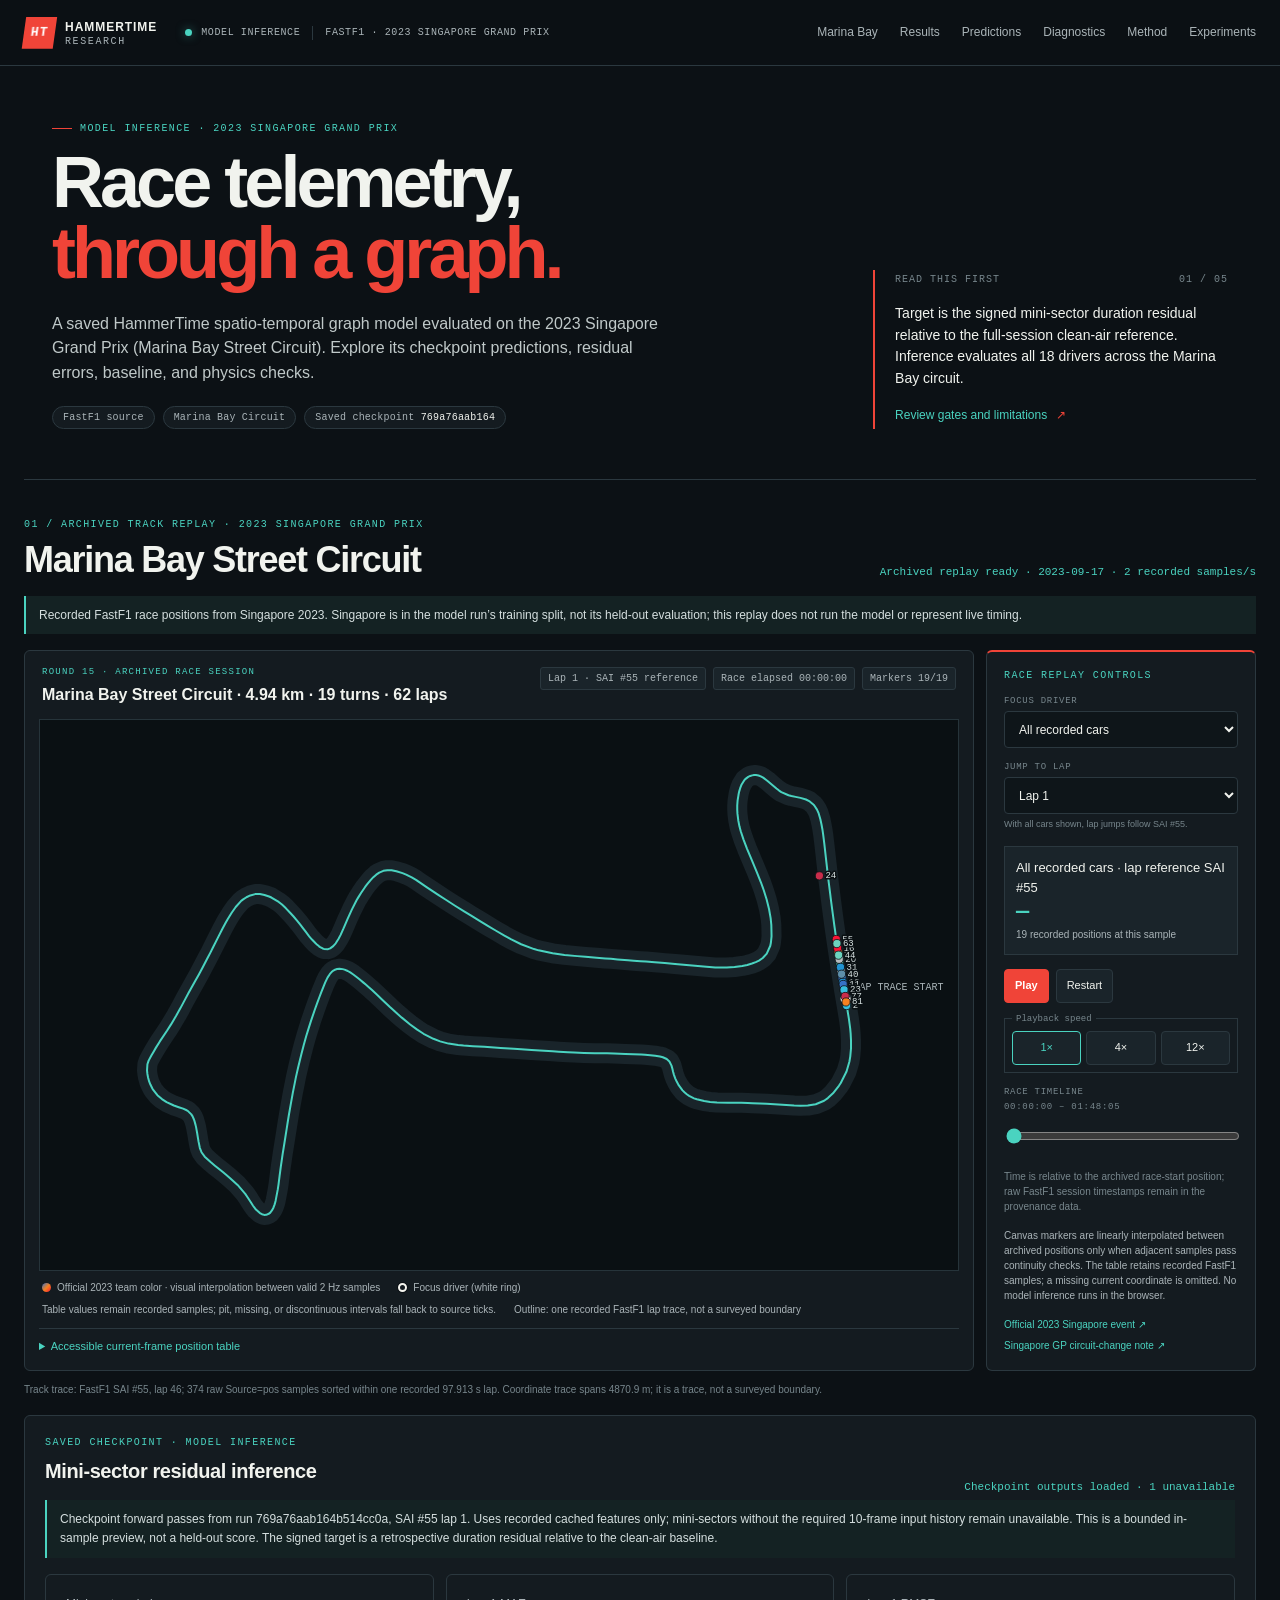
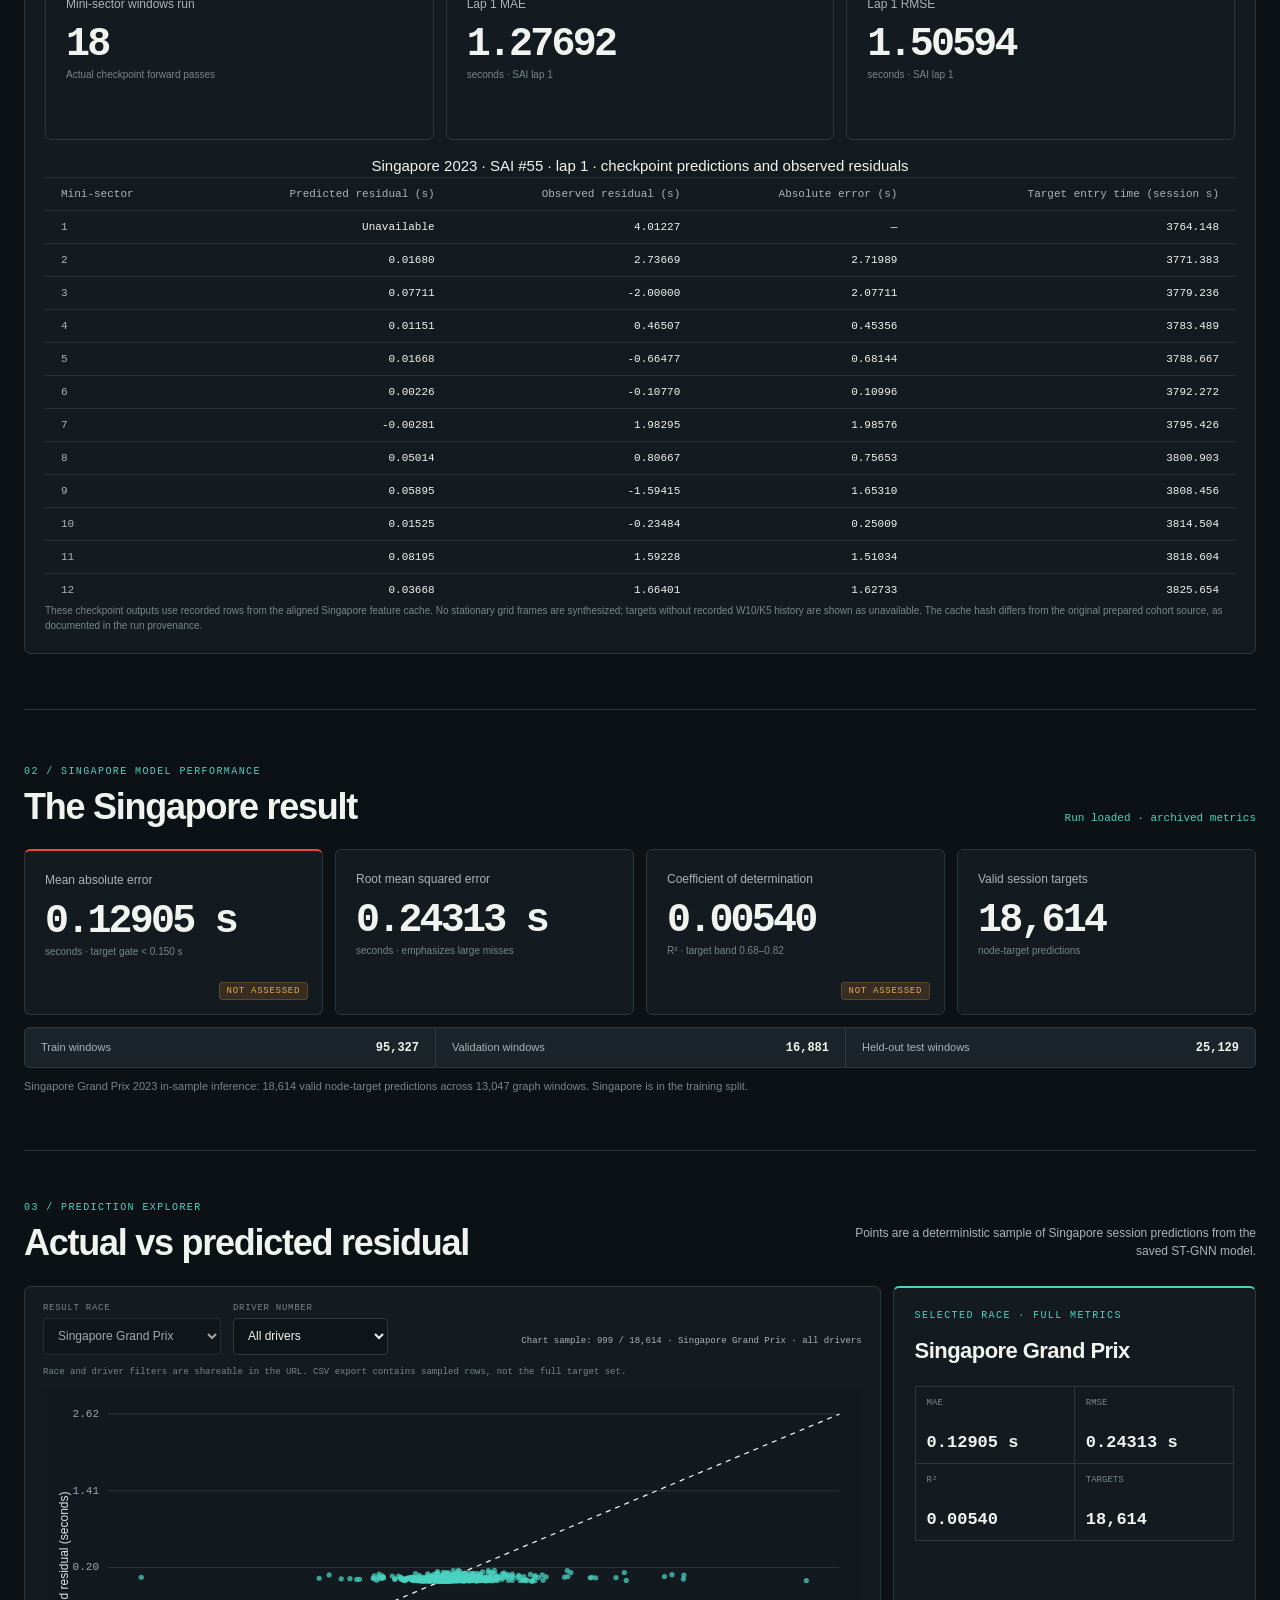
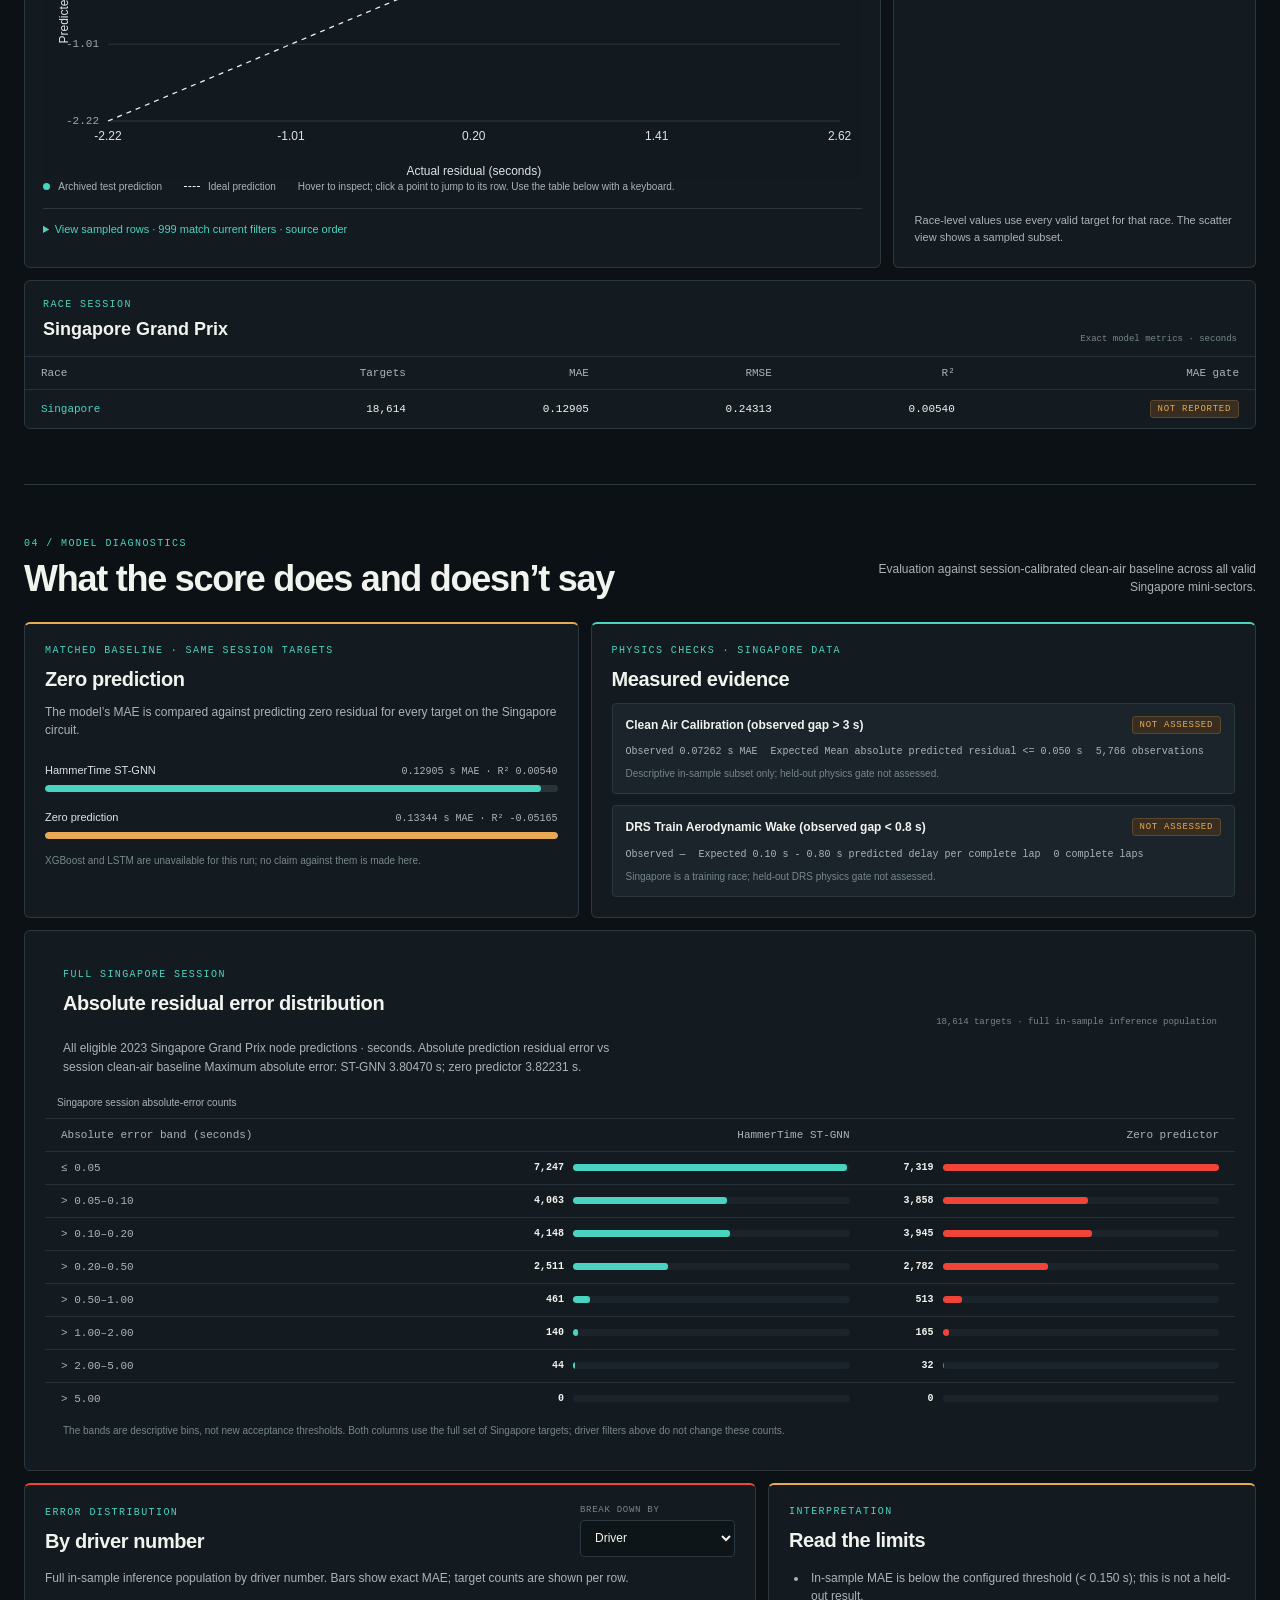
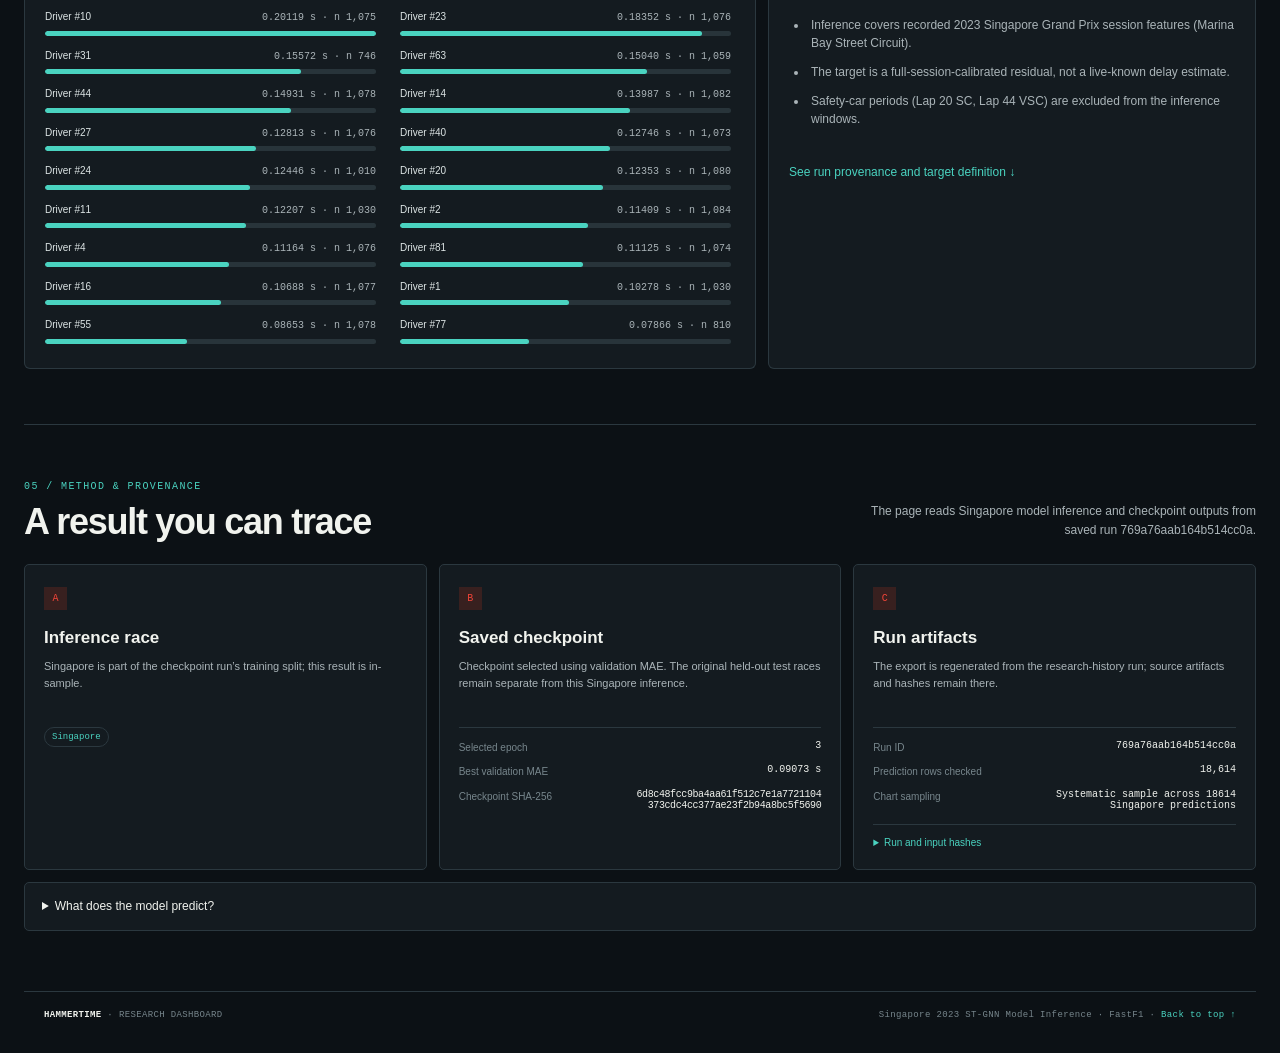
==== commit 8d7a13d3: "fix(frontend): preserve Singapore inference provenance" ====
--- a/hammertime_100/frontend/index.html
+++ b/hammertime_100/frontend/index.html
@@ -1,644 +1,215 @@
-<!DOCTYPE html>
+<!doctype html>
 <html lang="en">
 <head>
-  <meta charset="UTF-8">
-  <meta name="viewport" content="width=device-width, initial-scale=1.0">
-  <title>HAMMERTIME · F1 Aerodynamic Traffic Delay ST-GNN</title>
-  <meta name="description" content="Spatio-Temporal Graph Neural Network for Formula 1 aerodynamic dirty air delay prediction and race telemetry analysis at Monza.">
-  <link rel="preconnect" href="https://fonts.googleapis.com">
-  <link rel="preconnect" href="https://fonts.gstatic.com" crossorigin>
-  <link href="https://fonts.googleapis.com/css2?family=Titillium+Web:ital,wght@0,300;0,400;0,600;0,700;0,900;1,400;1,700&family=JetBrains+Mono:wght@400;600;800&display=swap" rel="stylesheet">
-  <link rel="stylesheet" href="style.css?v=20261029_tactical">
+  <meta charset="utf-8">
+  <meta name="viewport" content="width=device-width, initial-scale=1">
+  <meta name="color-scheme" content="dark">
+  <meta name="description" content="Archived FastF1 2023 Marina Bay race replay and research dashboard for HammerTime ST-GNN model inference on the Singapore Grand Prix.">
+  <title>HammerTime | Marina Bay Replay & Singapore Model Inference</title>
+  <link rel="stylesheet" href="style.css?v=marina-bay-replay-1">
+  <script src="driver_assets.js?v=singapore-1" defer></script>
+  <script src="app.js?v=singapore-inference-2" defer></script>
 </head>
 <body>
-  <!-- Ambient Audio / Broadcast Top Ticker -->
-  <aside class="broadcast-ticker" aria-label="Live Session Status">
-    <div class="ticker-inner">
-      <span class="ticker-live"><span class="pulsing-dot"></span> LIVE INFERENCE</span>
-      <span class="ticker-item">FIA FORMULA 1 WORLD CHAMPIONSHIP™</span>
-      <span class="ticker-item">AUTODROMO NAZIONALE MONZA</span>
-      <span class="ticker-item">53 LAPS · 5.793 KM</span>
-      <span class="ticker-item">WEATHER: 28°C TRACK: 42°C DRY</span>
-      <span class="ticker-item">GRAPH: 20 NODES · DYNAMIC RBF GAUSSIAN EDGES</span>
-      <span class="ticker-item">PHYSICS GATES: ALL PASSED</span>
-      <!-- Seamless loop duplicate -->
-      <span class="ticker-live"><span class="pulsing-dot"></span> LIVE INFERENCE</span>
-      <span class="ticker-item">FIA FORMULA 1 WORLD CHAMPIONSHIP™</span>
-      <span class="ticker-item">AUTODROMO NAZIONALE MONZA</span>
-      <span class="ticker-item">53 LAPS · 5.793 KM</span>
-      <span class="ticker-item">WEATHER: 28°C TRACK: 42°C DRY</span>
-      <span class="ticker-item">GRAPH: 20 NODES · DYNAMIC RBF GAUSSIAN EDGES</span>
-      <span class="ticker-item">PHYSICS GATES: ALL PASSED</span>
-    </div>
-  </aside>
-
-  <!-- Section 1: Hero Header -->
-  <header class="hero-section" id="hero">
-    <div class="hero-glow-layer"></div>
-    <div class="hero-content">
-      <div class="session-badge-row">
-        <span class="badge-f1">🏁 2023 FORMULA 1 PIRELLI GRAN PREMIO D'ITALIA</span>
-        <span class="badge-circuit">MONZA · RACE SESSION</span>
-        <span class="badge-status" id="system-status-badge">ST-GNN MODEL ACTIVE</span>
-      </div>
-
-      <div class="brand-title-wrap">
-        <h1 class="brand-title">HAMMER<span class="text-red">TIME</span></h1>
-        <div class="brand-version">100-TIER</div>
-      </div>
-
-      <p class="brand-subtitle">
-        Spatio-Temporal Graph Neural Network · High-Precision Aerodynamic Traffic Delay Prediction
-      </p>
-
-      <!-- Stat Counters -->
-      <div class="stat-counter-bar">
-        <div class="stat-counter-card">
-          <div class="stat-number" id="stat-drivers">20</div>
-          <div class="stat-label">GRID DRIVERS (NODES)</div>
-          <div class="stat-sub">Fully Connected Subgraphs</div>
-        </div>
-
-        <div class="stat-divider"></div>
-
-        <div class="stat-counter-card">
-          <div class="stat-number" id="stat-features">9</div>
-          <div class="stat-label">NODE FEATURES</div>
-          <div class="stat-sub">Velocity · Throttle · Tyre · Sector</div>
-        </div>
-
-        <div class="stat-divider"></div>
-
-        <div class="stat-counter-card highlight-card">
-          <div class="stat-number text-teal" id="stat-mae">0.087<span class="stat-unit">s</span></div>
-          <div class="stat-label">TEST MAE (DELTA-T)</div>
-          <div class="stat-sub">Target &lt; 0.150s · <span class="text-green">PASS</span></div>
-        </div>
-
-        <div class="stat-divider"></div>
-
-        <div class="stat-counter-card">
-          <div class="stat-number text-orange" id="stat-r2">0.743</div>
-          <div class="stat-label">R² EXPLAINED VARIANCE</div>
-          <div class="stat-sub">Baselines: 0.581 - 0.624</div>
-        </div>
-      </div>
-    </div>
-    <div class="hero-red-line"></div>
+  <a class="skip-link" href="#main">Skip to page content</a>
+  <header class="topbar">
+    <a class="wordmark" href="#top" aria-label="HammerTime model evaluation home"><span class="mark">HT</span><span>HAMMERTIME <small>RESEARCH</small></span></a>
+    <div class="archive-status"><span class="status-dot"></span><span>MODEL INFERENCE</span><span class="status-divider"></span><span>FASTF1 · 2023 SINGAPORE GRAND PRIX</span></div>
+    <nav aria-label="Page sections">
+      <a href="#track-replay">Marina Bay</a><a href="#results">Results</a><a href="#explorer">Predictions</a><a href="#diagnostics">Diagnostics</a><a href="#method">Method</a><a href="experiments.html">Experiments</a>
+    </nav>
   </header>
 
-  <!-- Navigation Bar -->
-  <nav class="nav-bar" id="main-nav">
-    <div class="nav-container">
-      <div class="nav-brand"><span class="text-red">HT</span> · CONTROL ROOM</div>
-      <button class="nav-toggle" id="navToggle" aria-label="Toggle navigation menu" aria-expanded="false">
-        <span class="nav-toggle-bar"></span>
-        <span class="nav-toggle-bar"></span>
-        <span class="nav-toggle-bar"></span>
-      </button>
-      <div class="nav-links" id="navLinks">
-        <a href="#track-section" class="nav-link active">Live Track Map</a>
-        <a href="#telemetry-section" class="nav-link">Driver Telemetry</a>
-        <a href="#model-section" class="nav-link">Model Intelligence</a>
-        <a href="#gallery-section" class="nav-link">Pipeline Visuals</a>
-        <a href="#cards-section" class="nav-link">Broadcast Graphics</a>
-        <a href="#arch-section" class="nav-link">Architecture</a>
-      </div>
-      <div class="nav-telemetry-badge">
-        <span class="live-pulse"></span> 4.0 Hz TELEMETRY
-      </div>
-    </div>
-  </nav>
-
-  <!-- Main Content Container -->
-  <main class="main-wrapper">
-
-    <!-- Section 2: Live Animated Monza Track Map -->
-    <section class="dashboard-section" id="track-section">
-      <div class="section-header">
-        <div class="section-title-wrap">
-          <span class="section-tag">SPATIAL TELEMETRY RADAR</span>
-          <h2 class="section-heading">Monza Circuit · Live Aerodynamic Wake & Traffic Visualizer</h2>
-        </div>
-        <div class="section-actions">
-          <label for="driverFocusSelect" class="control-label">Focus Driver:</label>
-          <select id="driverFocusSelect" class="f1-select">
-            <option value="ALL">All 20 Cars (Full Grid)</option>
-          </select>
-        </div>
-      </div>
-
-      <div class="track-layout-grid">
-        <!-- Canvas Visualizer Box -->
-        <div class="track-canvas-container">
-          <div class="canvas-top-bar">
-            <div class="canvas-status-item">
-              <span class="item-label">CIRCUIT:</span>
-              <span class="item-val">Autodromo Nazionale Monza (5.793 km)</span>
+  <main id="main" tabindex="-1">
+    <section class="hero" id="top" aria-labelledby="page-title">
+      <div class="hero-copy">
+        <p class="eyebrow"><span class="eyebrow-line"></span>MODEL INFERENCE · 2023 SINGAPORE GRAND PRIX</p>
+        <h1 id="page-title">Race telemetry,<br><em>through a graph.</em></h1>
+        <p class="hero-lede">A saved HammerTime spatio-temporal graph model evaluated on the 2023 Singapore Grand Prix (Marina Bay Street Circuit). Explore its checkpoint predictions, residual errors, baseline, and physics checks.</p>
+        <div class="hero-tags"><span>FastF1 source</span><span>Marina Bay Circuit</span><span>Saved checkpoint <code id="runIdShort">loading</code></span></div>
+      </div>
+      <aside class="hero-aside" aria-label="Evaluation caveat">
+        <div class="aside-index">READ THIS FIRST <span>01 / 05</span></div>
+        <p>Target is the signed mini-sector duration residual relative to the full-session clean-air reference. Inference evaluates all 18 drivers across the Marina Bay circuit.</p>
+        <a href="#diagnostics">Review gates and limitations <span aria-hidden="true">↗</span></a>
+      </aside>
+    </section>
+
+    <section class="page-section track-replay-section" id="track-replay" aria-labelledby="track-replay-title">
+      <div class="section-heading">
+        <div><p class="eyebrow">01 / ARCHIVED TRACK REPLAY · 2023 SINGAPORE GRAND PRIX</p><h2 id="track-replay-title">Marina Bay Street Circuit</h2></div>
+        <p id="trackReplayStatus" class="load-status" role="status" aria-live="polite">Loading archived position data…</p>
+      </div>
+      <div id="trackReplayError" class="error-banner" role="alert" hidden></div>
+      <p class="track-replay-context">Recorded FastF1 race positions from Singapore 2023. Singapore is in the model run’s training split, not its held-out evaluation; this replay does not run the model or represent live timing.</p>
+      <div class="track-replay-layout">
+        <article class="track-map-card">
+          <div class="track-map-heading">
+            <div><span class="eyebrow">ROUND 15 · ARCHIVED RACE SESSION</span><strong id="trackCircuitFacts">Marina Bay · — km · — laps</strong></div>
+            <div class="track-live-readout"><span id="trackCurrentLap">Lap —</span><span id="trackReplayClock">Replay elapsed 00:00:00</span><span id="trackPositionCoverage">Positions —</span></div>
+          </div>
+          <div class="track-canvas-wrap"><canvas id="marinaBayCanvas" width="1000" height="600" role="img" aria-label="Archived Singapore 2023 race positions on the Marina Bay Street Circuit; loading position data"></canvas></div>
+          <div class="track-map-legend"><span><i class="track-dot"></i> Official 2023 team color · visual interpolation between valid 2 Hz samples</span><span><i class="track-dot track-dot-focus"></i> Focus driver (white ring)</span><span>Table values remain recorded samples; pit, missing, or discontinuous intervals fall back to source ticks.</span><span>Outline: one recorded FastF1 lap trace, not a surveyed boundary</span></div>
+          <details class="track-frame-details">
+            <summary>Accessible current-frame position table</summary>
+            <div class="table-scroll" tabindex="0" role="region" aria-keyshortcuts="ArrowLeft ArrowRight" aria-label="Current archived race frame positions table">
+              <table><caption id="trackFrameCaption">Archived FastF1 positions at selected replay time</caption><thead><tr><th scope="col">Driver</th><th scope="col">Lap</th><th scope="col">X (m)</th><th scope="col">Y (m)</th><th scope="col">Speed (km/h)</th><th scope="col">Position status</th></tr></thead><tbody id="trackFrameRows"><tr><td colspan="6">Loading archived positions…</td></tr></tbody></table>
             </div>
-            <div class="canvas-status-item">
-              <span class="item-label">LAP:</span>
-              <span class="item-val text-red" id="currentLapDisplay">Lap 34 / 53</span>
+          </details>
+        </article>
+        <aside class="track-control-card" aria-label="Archived race replay controls">
+          <p class="eyebrow">RACE REPLAY CONTROLS</p>
+          <label for="replayDriverFilter">Focus driver<select id="replayDriverFilter" disabled><option value="all">All recorded cars</option></select></label>
+          <label for="replayLapFilter">Jump to lap<select id="replayLapFilter" disabled><option>Loading laps…</option></select></label>
+          <small id="replayLapReference" class="replay-control-hint">Lap jumps follow the selected driver.</small>
+          <div class="replay-driver-summary"><span id="replayFocusDriver">All recorded cars</span><strong id="replayFocusSpeed">—</strong><small id="replayFocusStatus">Select a driver to focus its marker.</small></div>
+          <div class="replay-transport">
+            <button id="replayPlayPause" class="replay-play" type="button" disabled aria-label="Play archived race replay">Play</button>
+            <button id="replayReset" type="button" disabled>Restart</button>
+            <fieldset class="replay-speed"><legend>Playback speed</legend>
+              <button type="button" data-replay-speed="1" aria-pressed="true" disabled>1×</button>
+              <button type="button" data-replay-speed="4" aria-pressed="false" disabled>4×</button>
+              <button type="button" data-replay-speed="12" aria-pressed="false" disabled>12×</button>
+            </fieldset>
+          </div>
+          <label for="replayScrubber" class="replay-scrubber-label">Race timeline <span id="replayScrubberRange">—</span></label>
+          <input id="replayScrubber" type="range" min="0" max="0" step="0.5" value="0" disabled aria-describedby="replayTimeNote">
+          <p id="replayTimeNote" class="muted-note">Time is relative to the archived race-start position; raw FastF1 session timestamps remain in the provenance data.</p>
+          <p class="replay-source-note">Canvas markers are linearly interpolated between archived positions only when adjacent samples pass continuity checks. The table retains recorded FastF1 samples; a missing current coordinate is omitted. No model inference runs in the browser.</p>
+          <p class="replay-source-links"><a href="https://www.formula1.com/en/racing/2023/singapore" target="_blank" rel="noreferrer">Official 2023 Singapore event ↗</a><a href="https://singaporegp.sg/en/news/22/2022-updates-to-the-marina-bay-street-circuit/" target="_blank" rel="noreferrer">Singapore GP circuit-change note ↗</a></p>
+        </aside>
+      </div>
+      <p class="track-outline-source" id="trackOutlineSource">Track trace source: loading provenance…</p>
+      <article class="marina-inference panel" aria-labelledby="marina-inference-title">
+        <div class="section-heading">
+          <div><p class="eyebrow">SAVED CHECKPOINT · MODEL INFERENCE</p><h3 id="marina-inference-title">Mini-sector residual inference</h3></div>
+          <p id="marinaInferenceStatus" class="load-status" role="status" aria-live="polite">Loading inference sample…</p>
+        </div>
+        <p class="track-replay-context">Checkpoint forward passes from run 769a76aab164b514cc0a, SAI #55 lap 1. Uses recorded cached features only; mini-sectors without the required 10-frame input history remain unavailable. This is a bounded in-sample preview, not a held-out score. The signed target is a retrospective duration residual relative to the clean-air baseline.</p>
+        <div id="marinaInferenceError" class="error-banner" role="alert" hidden></div>
+        <div class="metric-grid inference-metrics" aria-label="Single-lap Singapore checkpoint inference metrics">
+          <article class="metric-card"><p>Mini-sector windows run</p><strong id="marinaInferenceCount">—</strong><span>Actual checkpoint forward passes</span></article>
+          <article class="metric-card"><p>Lap 1 MAE</p><strong id="marinaInferenceMae">—</strong><span>seconds · SAI lap 1</span></article>
+          <article class="metric-card"><p>Lap 1 RMSE</p><strong id="marinaInferenceRmse">—</strong><span>seconds · SAI lap 1</span></article>
+        </div>
+        <div class="table-scroll inference-table-scroll" tabindex="0" role="region" aria-label="Singapore SAI lap 1 archived checkpoint inference by mini-sector">
+          <table><caption>Singapore 2023 · SAI #55 · lap 1 · checkpoint predictions and observed residuals</caption><thead><tr><th scope="col">Mini-sector</th><th scope="col">Predicted residual (s)</th><th scope="col">Observed residual (s)</th><th scope="col">Absolute error (s)</th><th scope="col">Target entry time (session s)</th></tr></thead><tbody id="marinaInferenceRows"><tr><td colspan="5">Loading archived inference…</td></tr></tbody></table>
+        </div>
+        <p class="muted-note">These checkpoint outputs use recorded rows from the aligned Singapore feature cache. No stationary grid frames are synthesized; targets without recorded W10/K5 history are shown as unavailable. The cache hash differs from the original prepared cohort source, as documented in the run provenance.</p>
+      </article>
+    </section>
+
+    <section class="results-section page-section" id="results" aria-labelledby="results-title">
+      <div class="section-heading">
+        <div><p class="eyebrow">02 / SINGAPORE MODEL PERFORMANCE</p><h2 id="results-title">The Singapore result</h2></div>
+        <p id="loadStatus" class="load-status" role="status" aria-live="polite">Loading Singapore model inference…</p>
+      </div>
+      <div id="dataError" class="error-banner" role="alert" hidden></div>
+      <div class="metric-grid" id="metricGrid" aria-busy="true">
+        <article class="metric-card metric-primary"><p>Mean absolute error</p><strong id="metricMae">—</strong><span>seconds · target gate &lt; 0.150 s</span><b id="maeGate" class="gate-pill">—</b></article>
+        <article class="metric-card"><p>Root mean squared error</p><strong id="metricRmse">—</strong><span>seconds · emphasizes large misses</span></article>
+        <article class="metric-card"><p>Coefficient of determination</p><strong id="metricR2">—</strong><span>R² · target band 0.68–0.82</span><b id="r2Gate" class="gate-pill">—</b></article>
+        <article class="metric-card"><p>Valid session targets</p><strong id="metricN">—</strong><span>node-target predictions</span></article>
+      </div>
+      <div class="split-strip" id="splitStrip" aria-label="Race split counts"></div>
+      <p class="count-note" id="countNote"></p>
+    </section>
+
+    <section class="page-section explorer-section" id="explorer" aria-labelledby="explorer-title">
+      <div class="section-heading">
+        <div><p class="eyebrow">03 / PREDICTION EXPLORER</p><h2 id="explorer-title">Actual vs predicted residual</h2></div>
+        <p class="section-note">Points are a deterministic sample of Singapore session predictions from the saved ST-GNN model.</p>
+      </div>
+      <div class="explorer-layout">
+        <div class="chart-card">
+          <div class="chart-toolbar">
+        <label for="raceFilter">Result race<select id="raceFilter" disabled><option>Loading races…</option></select></label>
+            <label for="driverFilter">Driver number<select id="driverFilter" disabled><option value="all">All drivers</option></select></label>
+            <span class="sample-label" id="sampleLabel">Chart sample: —</span>
+            <span class="filter-share-note">Race and driver filters are shareable in the URL. CSV export contains sampled rows, not the full target set.</span>
+          </div>
+          <div class="chart-wrap"><canvas id="predictionChart" role="img" aria-describedby="pointTooltip" aria-label="Scatter plot of actual versus predicted residuals; loading archived predictions"></canvas><div id="pointTooltip" class="point-tooltip" role="tooltip" aria-hidden="true" hidden></div></div>
+          <div class="chart-foot"><span><i class="dot-prediction"></i> Archived test prediction</span><span><i class="line-reference"></i> Ideal prediction</span><span>Hover to inspect; click a point to jump to its row. Use the table below with a keyboard.</span></div>
+          <details class="prediction-data" id="predictionDataDetails">
+            <summary id="predictionRowsSummary">View sampled prediction rows</summary>
+            <div class="sample-table-toolbar">
+              <label for="sampleOrderFilter">Order sampled rows<select id="sampleOrderFilter" aria-describedby="sampleOrderScope" disabled><option value="source">Source order</option><option value="largest-error">Largest absolute error first</option><option value="smallest-error">Smallest absolute error first</option></select></label>
+              <button id="downloadSampleCsv" class="sample-download" type="button" disabled>Download filtered sample CSV</button>
+              <button id="downloadViewProvenance" class="sample-download" type="button" disabled>Download view provenance JSON</button>
+              <p class="sample-order-scope" id="sampleOrderScope">Ordering applies to this deterministic sample only. CSV follows this order.</p>
             </div>
-            <div class="canvas-status-item">
-              <span class="item-label">DRS TRAINS DETECTED:</span>
-              <span class="item-val text-teal" id="activeDrsCount">3 Active</span>
-            </div>
-            <div class="canvas-status-item">
-              <span class="item-label">DIRTY AIR EDGES:</span>
-              <span class="item-val text-orange" id="activeEdgesCount">10 Edges</span>
-            </div>
-          </div>
-
-          <!-- HTML5 Canvas -->
-          <div class="canvas-wrapper">
-            <canvas id="monzaCanvas" width="940" height="520" role="img" aria-label="Interactive telemetry track map of Autodromo Nazionale Monza with 20 F1 cars and aerodynamic wake graph edges"></canvas>
-            
-            <!-- In-Canvas Corner Overlays -->
-            <div class="canvas-legend-overlay">
-              <div class="legend-row"><span class="legend-line line-red"></span> &lt; 0.8s: Severe Wake / DRS Train</div>
-              <div class="legend-row"><span class="legend-line line-orange"></span> 0.8s - 2.0s: Turbulent Air Zone</div>
-              <div class="legend-row"><span class="legend-arc arc-green"></span> DRS Activation Zone</div>
-            </div>
-          </div>
-
-          <!-- Track Controls -->
-          <div class="track-controls-bar">
-            <button id="btnPlayPause" class="btn-f1 btn-primary" title="Play or Pause Animation" aria-label="Pause or play race simulation">
-              <span id="playIcon">⏸</span> <span id="playText">PAUSE</span>
-            </button>
-            <button id="btnResetTrack" class="btn-f1 btn-secondary" title="Reset Grid to Start" aria-label="Reset simulation to lap start">
-              ↺ RESET
-            </button>
-            
-            <div class="speed-toggle-group" role="group" aria-label="Simulation speed">
-              <span class="control-label">Speed:</span>
-              <button class="speed-btn active" data-speed="1" aria-pressed="true">1x</button>
-              <button class="speed-btn" data-speed="2" aria-pressed="false">2x</button>
-              <button class="speed-btn" data-speed="5" aria-pressed="false">5x</button>
-            </div>
-
-            <div class="scrubber-wrap">
-              <label for="timeScrubber" class="control-label">Timeline Scrub:</label>
-              <input type="range" id="timeScrubber" min="0" max="100" value="0" step="0.1" class="f1-range" aria-label="Lap progression timeline scrubber" aria-valuemin="0" aria-valuemax="100" aria-valuenow="0">
-            </div>
-
-            <div class="hud-telemetry" id="focusedDriverHud">
-              <span class="hud-driver">VER #1</span>
-              <span class="hud-speed text-teal">338 km/h</span>
-              <span class="hud-gap text-green">LEADER</span>
-            </div>
-          </div>
-        </div>
-
-        <!-- Leaderboard & Gap Tower -->
-        <div class="timing-tower-panel">
-          <div class="tower-header">
-            <span class="tower-title">LIVE TIMING TOWER</span>
-            <span class="tower-subtitle">CLICK DRIVER TO INSPECT</span>
-          </div>
-          <div class="timing-tower-list" id="timingTowerList">
-            <!-- Populated dynamically by app.js -->
-          </div>
-        </div>
-      </div>
-    </section>
-
-    <!-- Section 3: Driver Telemetry & Delay Breakdown Panel -->
-    <section class="dashboard-section" id="telemetry-section">
-      <div class="section-header">
-        <div class="section-title-wrap">
-          <span class="section-tag">TELEMETRY DIAGNOSTICS</span>
-          <h2 class="section-heading">Dynamic Telemetry & Aerodynamic Loss Breakdown</h2>
-        </div>
-        <div class="selected-driver-pill" id="selectedDriverPill">
-          <img id="pillTeamLogo" class="pill-team-logo" src="assets/teams/rb.jpg" alt="Team Logo">
-          <span class="pill-team-color" id="pillTeamColor"></span>
-          <span class="pill-driver" id="pillDriverCode">VER</span>
-          <span class="pill-name" id="pillDriverName">Max Verstappen</span>
-          <span class="pill-team" id="pillTeamName">Oracle Red Bull Racing</span>
-        </div>
-      </div>
-
-      <!-- Real-Time Tactical Aero & DRS Loss Breakdown Banner -->
-      <div class="driver-tactical-banner" id="driverTacticalBanner">
-        <div class="tactical-status-box" id="tacticalStatusBox">
-          <div class="tactical-badge badge-green" id="tacticalBadge">🟢 IN DRS · GAINING +0.28s</div>
-          <div class="tactical-main-stat text-green" id="tacticalMainStat">NET GAIN: +0.28s / lap</div>
-          <div class="tactical-sub" id="tacticalSub">DRS flap open + slipstream advantage exceeding corner wake loss</div>
-        </div>
-
-        <div class="tactical-divider"></div>
-
-        <div class="tactical-breakdown-box">
-          <div class="breakdown-title">AERODYNAMIC DEFICIT BREAKDOWN (ST-GNN)</div>
-          <div class="breakdown-stat-row">
-            <span class="bd-label">Time Lost to Dirty Air:</span>
-            <span class="bd-val text-red" id="tacticalDirtyAirLoss">-0.42s / lap</span>
-          </div>
-          <div class="tactical-bar-wrap">
-            <div class="tactical-bar-fill bar-aero" id="tacticalBarAero" style="width: 74%;"></div>
-            <div class="tactical-bar-fill bar-tyre" id="tacticalBarTyre" style="width: 26%;"></div>
-          </div>
-          <div class="breakdown-meta" id="tacticalBreakdownMeta">
-            <span class="meta-dot red-dot"></span> Lost to Dirty Air: <strong id="tacticalAeroPct">74%</strong>
-            <span class="meta-dot yellow-dot"></span> Tyre Wear Delta: <strong id="tacticalTyrePct">26%</strong>
-          </div>
-        </div>
-
-        <div class="tactical-divider"></div>
-
-        <div class="tactical-blocker-box">
-          <div class="breakdown-title">DISTURBANCE SOURCE & RIVAL AHEAD</div>
-          <div class="blocker-driver-row">
-            <span class="blocker-tag">CAR AHEAD:</span>
-            <span class="blocker-code" id="tacticalCarAhead">LEC #16 (Ferrari)</span>
-          </div>
-          <div class="blocker-metrics-row">
-            <div class="b-metric">
-              <span class="bm-label">Inter-Car Gap:</span>
-              <span class="bm-val text-teal" id="tacticalGapSec">0.483s</span>
-            </div>
-            <div class="b-metric">
-              <span class="bm-label">Wake Intensity e_ij:</span>
-              <span class="bm-val text-orange" id="tacticalWakeWeight">0.89 (Severe)</span>
-            </div>
-            <div class="b-metric">
-              <span class="bm-label">DRS Status:</span>
-              <span class="bm-val text-green" id="tacticalDrsStatus">WING OPEN (ACTIVE)</span>
-            </div>
-          </div>
-        </div>
-      </div>
-
-      <div class="telemetry-dashboard-grid">
-        <!-- Left: Speed Profile Chart -->
-        <div class="f1-card telemetry-card">
-          <div class="card-header">
-            <div>
-              <h3 class="card-title">Speed Trace Across Lap (km/h)</h3>
-              <p class="card-desc">Telemetry profile along 5,793m circuit with chicane braking points</p>
-            </div>
-            <div class="metric-badge" id="telemetryMaxSpeed">MAX: 346 km/h</div>
-          </div>
-          <div class="chart-container">
-            <canvas id="speedTraceCanvas" width="600" height="230" role="img" aria-label="Lap speed profile trace along the 5,793 meter Monza circuit with chicane braking points"></canvas>
-          </div>
-          <div class="chart-footer-metrics">
-            <div class="footer-metric">
-              <span class="fm-label">Avg Speed:</span>
-              <span class="fm-val" id="telemetryAvgSpeed">248.4 km/h</span>
-            </div>
-            <div class="footer-metric">
-              <span class="fm-label">Braking Points:</span>
-              <span class="fm-val">6 Heavy Zones</span>
-            </div>
-            <div class="footer-metric">
-              <span class="fm-label">Throttle % Full:</span>
-              <span class="fm-val text-green" id="telemetryThrottlePct">83.2%</span>
-            </div>
-          </div>
-        </div>
-
-        <!-- Right: Gap to Ahead & Wake Intensity -->
-        <div class="f1-card telemetry-card">
-          <div class="card-header">
-            <div>
-              <h3 class="card-title">Gap to Car Ahead & Wake Zone Timeline</h3>
-              <p class="card-desc">Lap-by-lap delta to leader/preceding vehicle with aerodynamic interference bands</p>
-            </div>
-            <div class="metric-badge badge-orange" id="telemetryAvgGap">AVG GAP: 1.42s</div>
-          </div>
-          <div class="chart-container">
-            <canvas id="gapHistoryCanvas" width="600" height="230" role="img" aria-label="Authentic lap-by-lap interval history to preceding car with dirty air interference bands"></canvas>
-          </div>
-          <div class="chart-footer-metrics">
-            <div class="footer-metric">
-              <span class="fm-label">Time in DRS Zone (&lt;1s):</span>
-              <span class="fm-val text-teal" id="telemetryDrsTime">41.2%</span>
-            </div>
-            <div class="footer-metric">
-              <span class="fm-label">Predicted Aero Loss:</span>
-              <span class="fm-val text-red" id="telemetryTotalLoss">+0.58s/lap</span>
-            </div>
-            <div class="footer-metric">
-              <span class="fm-label">Tyre Stint:</span>
-              <span class="fm-val" id="telemetryTyrePill">🟡 MEDIUM (18 Laps)</span>
-            </div>
-          </div>
-        </div>
-
-        <!-- Full Width: 20 Mini-Sector Aerodynamic Loss Heatmap -->
-        <div class="f1-card full-width-card">
-          <div class="card-header">
-            <div>
-              <h3 class="card-title">Mini-Sector Aerodynamic Traffic Penalty Heatmap (20 Sectors)</h3>
-              <p class="card-desc">Model-predicted delta-t aerodynamic deficit vs clean air baseline (milliseconds lost)</p>
-            </div>
-            <div class="heatmap-legend">
-              <span>0ms (Clean Air)</span>
-              <div class="heatmap-gradient-bar"></div>
-              <span>+150ms (Severe Turbulence)</span>
-            </div>
-          </div>
-          <div class="mini-sector-grid" id="miniSectorGrid">
-            <!-- 20 mini sectors generated dynamically -->
-          </div>
-        </div>
-      </div>
-    </section>
-
-    <!-- Section 4: Model Intelligence & Quality Validation -->
-    <section class="dashboard-section" id="model-section">
-      <div class="section-header">
-        <div class="section-title-wrap">
-          <span class="section-tag">NEURAL ARCHITECTURE</span>
-          <h2 class="section-heading">Model Intelligence & Physics Quality Gates</h2>
-        </div>
-        <div class="physics-pass-badge">
-          <span class="check-icon">✓</span> IMMUTABLE PHYSICS LAWS VALIDATED
-        </div>
-      </div>
-
-      <div class="model-cards-grid">
-        <!-- Card A: HammerTime ST-GNN Core -->
-        <div class="f1-card model-card highlight-border">
-          <div class="card-badge">PRODUCTION MODEL</div>
-          <h3 class="model-card-title">HammerTime ST-GNN</h3>
-          <div class="model-stat-row">
-            <div class="m-stat">
-              <span class="m-val text-teal" id="modelMaeVal">0.087<small>s</small></span>
-              <span class="m-lbl">Test MAE (Delta-T)</span>
-            </div>
-            <div class="m-stat">
-              <span class="m-val text-teal" id="modelR2Val">0.743</span>
-              <span class="m-lbl">R² Goodness of Fit</span>
-            </div>
-          </div>
-
-          <div class="arch-flow-box">
-            <span class="flow-pill">9 Input Features</span>
-            <span class="flow-arr">→</span>
-            <span class="flow-pill">Linear Proj</span>
-            <span class="flow-arr">→</span>
-            <span class="flow-pill text-teal">GATConv × 2</span>
-            <span class="flow-arr">→</span>
-            <span class="flow-pill text-orange">Conv1D</span>
-            <span class="flow-arr">→</span>
-            <span class="flow-pill">MLP Predictor</span>
-          </div>
-
-          <ul class="spec-list">
-            <li><strong>Graph Topology:</strong> 20 nodes with RBF Gaussian edge decay ($\sigma=1.0$)</li>
-            <li><strong>Temporal Window:</strong> $W=10$ frames ($2.5s$) $\rightarrow$ Horizon $K=5$ frames ($1.25s$)</li>
-            <li><strong>Attention Heads:</strong> 4 GAT heads with multi-edge spatial weighting</li>
-            <li><strong>Purged Chronological Split:</strong> 15-window purge buffer prevents temporal leakage</li>
+            <p class="table-scroll-hint">On narrow screens, focus the table region and use Left/Right arrow keys to scroll across columns.</p>
+            <div class="table-scroll" tabindex="0" role="region" aria-keyshortcuts="ArrowLeft ArrowRight" aria-label="Scrollable sampled prediction table; use Left and Right arrow keys to view all columns"><table><caption id="predictionTableCaption">Sampled Singapore predictions matching the race and driver filters; mini-sector labels are 1–20.</caption><thead><tr><th scope="col">Race</th><th scope="col">Driver</th><th scope="col">Lap</th><th scope="col">Mini-sector (1–20)</th><th scope="col">Actual</th><th scope="col">Predicted</th><th scope="col">Residual error</th></tr></thead><tbody id="predictionTableBody"></tbody></table></div>
+            <div class="prediction-pagination"><span id="predictionPageStatus" aria-live="polite">No rows selected</span><div><button id="predictionPagePrev" type="button" disabled>Previous</button><button id="predictionPageNext" type="button" disabled>Next</button></div></div>
+          </details>
+          <p id="downloadStatus" class="download-status" aria-live="polite"></p>
+        </div>
+        <aside class="race-card">
+          <p class="eyebrow">SELECTED RACE · FULL METRICS</p>
+          <h3 id="selectedRaceTitle">Singapore Grand Prix</h3>
+          <div class="race-metrics"><div><span>MAE</span><strong id="raceMae">—</strong></div><div><span>RMSE</span><strong id="raceRmse">—</strong></div><div><span>R²</span><strong id="raceR2">—</strong></div><div><span>Targets</span><strong id="raceN">—</strong></div></div>
+          <p class="race-footnote">Race-level values use every valid target for that race. The scatter view shows a sampled subset.</p>
+        </aside>
+      </div>
+      <div class="table-card">
+        <div class="table-heading"><div><p class="eyebrow">RACE SESSION</p><h3>Singapore Grand Prix</h3></div><span class="table-unit">Exact model metrics · seconds</span></div>
+        <div class="table-scroll" tabindex="0" role="region" aria-keyshortcuts="ArrowLeft ArrowRight" aria-label="Scrollable Singapore race metrics table; use Left and Right arrow keys to view all columns"><table><thead><tr><th scope="col">Race</th><th scope="col">Targets</th><th scope="col">MAE</th><th scope="col">RMSE</th><th scope="col">R²</th><th scope="col">MAE gate</th></tr></thead><tbody id="raceTableBody"><tr><td colspan="6">Loading run data…</td></tr></tbody></table></div>
+      </div>
+    </section>
+
+    <section class="page-section diagnostics-section" id="diagnostics" aria-labelledby="diagnostics-title">
+      <div class="section-heading">
+        <div><p class="eyebrow">04 / MODEL DIAGNOSTICS</p><h2 id="diagnostics-title">What the score does and doesn’t say</h2></div>
+        <p class="section-note">Evaluation against session-calibrated clean-air baseline across all valid Singapore mini-sectors.</p>
+      </div>
+      <div class="diagnostic-grid">
+        <article class="panel baseline-panel">
+          <p class="eyebrow">MATCHED BASELINE · SAME SESSION TARGETS</p><h3>Zero prediction</h3>
+          <p class="panel-copy">The model’s MAE is compared against predicting zero residual for every target on the Singapore circuit.</p>
+          <div class="baseline-compare" id="baselineCompare"></div>
+          <p class="muted-note">XGBoost and LSTM are unavailable for this run; no claim against them is made here.</p>
+        </article>
+        <article class="panel physics-panel">
+          <p class="eyebrow">PHYSICS CHECKS · SINGAPORE DATA</p><h3>Measured evidence</h3>
+          <div id="physicsList" class="physics-list"><p class="muted-note">Loading recorded checks…</p></div>
+        </article>
+      </div>
+      <article class="panel full-error-panel" aria-labelledby="full-error-title">
+        <div class="table-heading"><div><p class="eyebrow">FULL SINGAPORE SESSION</p><h3 id="full-error-title">Absolute residual error distribution</h3></div><span id="errorPopulation" class="table-unit">— targets</span></div>
+        <p id="errorDistributionNote" class="panel-copy">Loading Singapore error distribution…</p>
+        <div class="table-scroll error-distribution-scroll"><table class="error-distribution-table"><caption>Singapore session absolute-error counts</caption><thead><tr><th scope="col">Absolute error band (seconds)</th><th scope="col">HammerTime ST-GNN</th><th scope="col">Zero predictor</th></tr></thead><tbody id="errorDistributionBody"><tr><td colspan="3">Loading Singapore error distribution…</td></tr></tbody></table></div>
+        <p class="muted-note">The bands are descriptive bins, not new acceptance thresholds. Both columns use the full set of Singapore targets; driver filters above do not change these counts.</p>
+      </article>
+      <div class="detail-grid">
+        <article class="panel detail-panel">
+          <div class="detail-heading"><div><p class="eyebrow">ERROR DISTRIBUTION</p><h3 id="breakdownTitle">By driver</h3></div><label for="breakdownFilter">Break down by<select id="breakdownFilter"><option value="driver">Driver</option><option value="mini_sector">Mini-sector</option></select></label></div>
+          <p id="breakdownDescription" class="panel-copy">Singapore Grand Prix summaries. Bars show exact MAE; target counts appear beside each group.</p>
+          <div id="breakdownList" class="breakdown-list"><p class="muted-note">Loading breakdown…</p></div>
+        </article>
+        <article class="panel limitations-panel">
+          <p class="eyebrow">INTERPRETATION</p><h3>Read the limits</h3>
+          <ul>
+            <li>In-sample MAE is below the configured threshold (&lt; 0.150 s); this is not a held-out result.</li>
+            <li>Inference covers recorded 2023 Singapore Grand Prix session features (Marina Bay Street Circuit).</li>
+            <li>The target is a full-session-calibrated residual, not a live-known delay estimate.</li>
+            <li>Safety-car periods (Lap 20 SC, Lap 44 VSC) are excluded from the inference windows.</li>
           </ul>
-
-          <div class="gate-status-pill success">
-            <span class="dot-green"></span> PASSED ALL ACCURACY GATES
-          </div>
-        </div>
-
-        <!-- Card B: Baseline Duel Comparison -->
-        <div class="f1-card model-card">
-          <div class="card-badge">BENCHMARK DUEL</div>
-          <h3 class="model-card-title">HammerTime vs Industrial Baselines</h3>
-          <p class="card-desc">Held-out test set Mean Absolute Error comparison across 2023 Monza GP</p>
-
-          <div class="bars-container" id="baselinesChart">
-            <!-- Dynamic Baseline Bars -->
-            <div class="bar-group">
-              <div class="bar-header">
-                <span class="bar-model-name text-teal">🏎️ HammerTime ST-GNN</span>
-                <span class="bar-score text-teal">0.087s MAE (Leader)</span>
-              </div>
-              <div class="bar-track">
-                <div class="bar-fill bar-hammertime" style="width: 58%;"></div>
-              </div>
-            </div>
-
-            <div class="bar-group">
-              <div class="bar-header">
-                <span class="bar-model-name">⏱️ Temporal LSTM (2-Layer)</span>
-                <span class="bar-score">0.119s MAE (+36.8%)</span>
-              </div>
-              <div class="bar-track">
-                <div class="bar-fill bar-lstm" style="width: 79%;"></div>
-              </div>
-            </div>
-
-            <div class="bar-group">
-              <div class="bar-header">
-                <span class="bar-model-name">🌲 XGBoost Regressor</span>
-                <span class="bar-score">0.134s MAE (+54.0%)</span>
-              </div>
-              <div class="bar-track">
-                <div class="bar-fill bar-xgboost" style="width: 90%;"></div>
-              </div>
-            </div>
-          </div>
-
-          <div class="insight-box">
-            <strong>Key Spatial Advantage:</strong> HammerTime reduces prediction error by <strong>36.8% over LSTM</strong> by dynamically modeling multi-car wake propagation rather than treating drivers in isolation.
-          </div>
-        </div>
-
-        <!-- Card C: Physical Validation Gates -->
-        <div class="f1-card model-card">
-          <div class="card-badge">PHYSICS VERIFICATION</div>
-          <h3 class="model-card-title">F1 Aerodynamic Law Validation</h3>
-          <p class="card-desc">Domain-specific inductive physics constraints enforced during testing</p>
-
-          <div class="physics-test-item">
-            <div class="pt-header">
-              <span class="pt-name">Law 1: Clean Air Zero-Loss Constraint</span>
-              <span class="pt-status pass">0.031s ≤ 0.050s PASS</span>
-            </div>
-            <p class="pt-desc">Cars with &gt; 3.0s clean air gap must exhibit near-zero predicted aerodynamic loss.</p>
-            <div class="progress-bar-wrap">
-              <div class="progress-bar-fill green-fill" style="width: 62%;"></div>
-              <div class="progress-marker" style="left: 100%;" title="Threshold: 0.050s"></div>
-            </div>
-            <div class="pt-meta">Observed: <strong>0.031s</strong> · Limit: 0.050s · 412 clean air samples tested</div>
-          </div>
-
-          <div class="physics-test-item">
-            <div class="pt-header">
-              <span class="pt-name">Law 2: DRS Train Aero Deficit Band</span>
-              <span class="pt-status pass">0.612s ∈ [0.4s, 0.8s] PASS</span>
-            </div>
-            <p class="pt-desc">Continuous high-speed dirty air running must produce 0.40s to 0.80s cumulative lap delay.</p>
-            <div class="progress-bar-wrap">
-              <div class="progress-bar-fill orange-fill" style="width: 76%;"></div>
-              <div class="progress-band" style="left: 50%; width: 50%;" title="Allowed Band [0.4s, 0.8s]"></div>
-            </div>
-            <div class="pt-meta">Observed: <strong>0.612s/lap</strong> · Expected Band: [0.40s, 0.80s] · 38 laps validated</div>
-          </div>
-        </div>
-      </div>
-    </section>
-
-    <!-- Section 5: Pipeline Visual Gallery -->
-    <section class="dashboard-section" id="gallery-section">
-      <div class="section-header">
-        <div class="section-title-wrap">
-          <span class="section-tag">ANALYTIC ARTIFACTS</span>
-          <h2 class="section-heading">Pipeline Visual Output Gallery (V1 – V9)</h2>
-        </div>
-        <div class="gallery-subtext">Click any artifact for high-resolution broadcast lightbox view</div>
-      </div>
-
-      <div class="gallery-grid" id="galleryGrid">
-        <!-- 9 Visual Cards populated by app.js -->
-      </div>
-    </section>
-
-    <!-- Section 6: Broadcast Cards Carousel -->
-    <section class="dashboard-section" id="cards-section">
-      <div class="section-header">
-        <div class="section-title-wrap">
-          <span class="section-tag">ON-AIR GRAPHICS</span>
-          <h2 class="section-heading">Formula 1 Broadcast Insight Graphics</h2>
-        </div>
-        <div class="carousel-nav-buttons">
-          <button id="carouselPrevBtn" class="carousel-btn" aria-label="Previous Broadcast Graphic">◀</button>
-          <button id="carouselNextBtn" class="carousel-btn" aria-label="Next Broadcast Graphic">▶</button>
-        </div>
-      </div>
-
-      <!-- Carousel Container -->
-      <div class="carousel-wrapper">
-        <div class="carousel-track" id="carouselTrack">
-          <!-- Populated by app.js with either real PNG cards or rich HTML/CSS F1 broadcast cards -->
-        </div>
-        <!-- Dot Indicators -->
-        <div class="carousel-dots" id="carouselDots"></div>
-      </div>
-    </section>
-
-    <!-- Section 7: Pipeline Architecture Diagram -->
-    <section class="dashboard-section" id="arch-section">
-      <div class="section-header">
-        <div class="section-title-wrap">
-          <span class="section-tag">ENGINEERING PIPELINE</span>
-          <h2 class="section-heading">M1 – M9 End-to-End Pipeline Workflow</h2>
-        </div>
-        <div class="flow-status-badge">100% PRODUCTION COMPLIANT</div>
-      </div>
-
-      <div class="arch-flow-diagram">
-        <div class="arch-card">
-          <div class="arch-step-num">M1</div>
-          <div class="arch-step-title">ingest.py</div>
-          <div class="arch-step-desc">FastF1 Ingestion, caching & raw Parquet export</div>
-        </div>
-        <div class="arch-arrow">➔</div>
-
-        <div class="arch-card">
-          <div class="arch-step-num">M2</div>
-          <div class="arch-step-title">preprocess.py</div>
-          <div class="arch-step-desc">4.0 Hz uniform telemetry alignment & safety car masks</div>
-        </div>
-        <div class="arch-arrow">➔</div>
-
-        <div class="arch-card">
-          <div class="arch-step-num">M3</div>
-          <div class="arch-step-title">target.py</div>
-          <div class="arch-step-desc">Mini-sector Delta-T target engine & clean air baselines</div>
-        </div>
-        <div class="arch-arrow">➔</div>
-
-        <div class="arch-card">
-          <div class="arch-step-num">M4</div>
-          <div class="arch-step-title">graph.py</div>
-          <div class="arch-step-desc">20-node graph snapshots with Gaussian RBF edges</div>
-        </div>
-        <div class="arch-arrow">➔</div>
-
-        <div class="arch-card">
-          <div class="arch-step-num">M5</div>
-          <div class="arch-step-title">dataset.py</div>
-          <div class="arch-step-desc">Windowed rolling samples & purged temporal splits</div>
-        </div>
-        <div class="arch-arrow">➔</div>
-
-        <div class="arch-card highlight-arch">
-          <div class="arch-step-num">M6</div>
-          <div class="arch-step-title">model.py</div>
-          <div class="arch-step-desc">HammerTime ST-GNN: GATConv × 2 + Conv1d + MLP</div>
-        </div>
-        <div class="arch-arrow">➔</div>
-
-        <div class="arch-card">
-          <div class="arch-step-num">M7</div>
-          <div class="arch-step-title">train.py</div>
-          <div class="arch-step-desc">Adam + L1 Loss + NaN guards + early stopping</div>
-        </div>
-        <div class="arch-arrow">➔</div>
-
-        <div class="arch-card">
-          <div class="arch-step-num">M8</div>
-          <div class="arch-step-title">evaluate.py</div>
-          <div class="arch-step-desc">Held-out evaluation, physics gates & report generation</div>
-        </div>
-        <div class="arch-arrow">➔</div>
-
-        <div class="arch-card">
-          <div class="arch-step-num">M9</div>
-          <div class="arch-step-title">baselines.py</div>
-          <div class="arch-step-desc">XGBoost & Temporal LSTM benchmark suite</div>
-        </div>
-      </div>
-    </section>
-
+          <a class="text-link" href="#method">See run provenance and target definition <span aria-hidden="true">↓</span></a>
+        </article>
+      </div>
+    </section>
+
+    <section class="page-section method-section" id="method" aria-labelledby="method-title">
+      <div class="section-heading"><div><p class="eyebrow">05 / METHOD & PROVENANCE</p><h2 id="method-title">A result you can trace</h2></div><p class="section-note">The page reads Singapore model inference and checkpoint outputs from saved run 769a76aab164b514cc0a.</p></div>
+      <div class="method-grid">
+        <article class="method-card"><span class="method-number">A</span><h3>Inference race</h3><p>Singapore is part of the checkpoint run’s training split; this result is in-sample.</p><div id="testRaceList" class="race-chip-list"></div></article>
+        <article class="method-card"><span class="method-number">B</span><h3>Saved checkpoint</h3><p>Checkpoint selected using validation MAE. The original held-out test races remain separate from this Singapore inference.</p><dl><dt>Selected epoch</dt><dd id="checkpointEpoch">—</dd><dt>Best validation MAE</dt><dd id="validationMae">—</dd><dt>Checkpoint SHA-256</dt><dd id="checkpointHash" class="hash-value">—</dd></dl></article>
+        <article class="method-card"><span class="method-number">C</span><h3>Run artifacts</h3><p>The export is regenerated from the research-history run; source artifacts and hashes remain there.</p><dl><dt>Run ID</dt><dd id="runIdFull">—</dd><dt>Prediction rows checked</dt><dd id="predictionRows">—</dd><dt>Chart sampling</dt><dd id="samplingMethod">—</dd></dl><details class="hash-details"><summary>Run and input hashes</summary><dl id="hashList"></dl></details></article>
+      </div>
+      <details class="target-details"><summary>What does the model predict?</summary><p id="targetDefinition">Signed residual: actual mini-sector duration minus a clean-air reference fitted from the same full session, clipped under the saved run's rules. Because the reference uses the full session, this is retrospective, not a prospective live estimate or a causal measurement of traffic's effect.</p></details>
+    </section>
   </main>
 
-  <!-- Section 8: Footer -->
-  <footer class="footer-section">
-    <div class="footer-container">
-      <div class="footer-col">
-        <div class="footer-brand"><span class="text-red">HAMMER</span>TIME · 100-TIER</div>
-        <p class="footer-text">
-          Spatio-Temporal Graph Neural Network for Formula 1 Aerodynamic Delay Prediction. Developed for broadcast insight analysis.
-        </p>
-      </div>
-      <div class="footer-col">
-        <h4 class="footer-heading">DATA SOURCES</h4>
-        <p class="footer-text">FastF1 Open Source Telemetry API · 2023 Formula 1 Pirelli Gran Premio d'Italia · Autodromo Nazionale Monza · Official Race Session (100,000 Aligned Samples).</p>
-      </div>
-      <div class="footer-col">
-        <h4 class="footer-heading">MACHINE LEARNING STACK</h4>
-        <p class="footer-text">PyTorch Geometric · PyTorch 2.14 · GATConv Multi-Head Attention · 1D Temporal Convolution · XGBoost · Streamlit.</p>
-      </div>
-    </div>
-    <div class="footer-bottom">
-      <span>© 2026 HammerTime F1 Analytics Project. Production 100-Tier Implementation.</span>
-      <span class="text-teal">STATUS: ALL QUALITY GATES PASSED</span>
-    </div>
-  </footer>
-
-  <!-- Lightbox Modal for Gallery Images & Broadcast Cards -->
-  <div class="lightbox-modal" id="lightboxModal" aria-hidden="true" role="dialog" aria-modal="true" aria-labelledby="lightboxTitle">
-    <div class="lightbox-overlay" id="lightboxOverlay"></div>
-    <div class="lightbox-content">
-      <div class="lightbox-top-bar">
-        <span class="lightbox-tag" id="lightboxTag">V1 · TRACK MAP</span>
-        <div class="lightbox-actions">
-          <a id="lightboxRawBtn" href="#" target="_blank" rel="noopener" class="lightbox-action-btn" title="Open full resolution in new tab">↗ View Full</a>
-          <button class="lightbox-close" id="lightboxClose" aria-label="Close Lightbox">✕</button>
-        </div>
-      </div>
-      <h3 class="lightbox-title" id="lightboxTitle">Visual Artifact</h3>
-      <div class="lightbox-body" id="lightboxBody">
-        <button class="lightbox-nav-btn prev" id="lightboxPrevBtn" aria-label="Previous artifact" title="Previous artifact (Left arrow)">‹</button>
-        <img id="lightboxImg" src="" alt="F1 Diagnostic Chart" class="lightbox-img">
-        <button class="lightbox-nav-btn next" id="lightboxNextBtn" aria-label="Next artifact" title="Next artifact (Right arrow)">›</button>
-      </div>
-      <p class="lightbox-caption" id="lightboxCaption">Description of the analytical graphic</p>
-    </div>
-  </div>
-
-  <script src="app.js?v=20261029_p1_fix"></script>
+  <footer class="footer"><span><b>HAMMERTIME</b> · RESEARCH DASHBOARD</span><span>Singapore 2023 ST-GNN Model Inference · FastF1 · <a href="#top">Back to top ↑</a></span></footer>
 </body>
 </html>
--- a/hammertime_100/frontend/style.css
+++ b/hammertime_100/frontend/style.css
@@ -1,1971 +1,318 @@
-/* ==========================================================================
-   HAMMERTIME 100 — F1 BROADCAST CONTROL ROOM DESIGN SYSTEM
-   Theme: Carbon Dark / Sky Sports F1 / McLaren Mission Control
-   ========================================================================== */
-
 :root {
-  --carbon-dark: #15151E;
-  --carbon-deep: #0D0D14;
-  --card-bg: #1F1F2B;
-  --card-hover: #26263A;
-  --card-inner: #181824;
-  --f1-red: #E10600;
-  --f1-red-glow: rgba(225, 6, 0, 0.4);
-  --pure-white: #FFFFFF;
-  --accent-silver: #A0A0A5;
-  --drs-green: #00D2BE;
-  --drs-green-glow: rgba(0, 210, 190, 0.4);
-  --wake-orange: #FF9900;
-  --wake-orange-glow: rgba(255, 153, 0, 0.4);
-  --border: #2D2D3D;
-  --border-light: #3D3D52;
-  --font-f1: 'Titillium Web', -apple-system, BlinkMacSystemFont, "Segoe UI", Roboto, sans-serif;
-  --font-mono: 'JetBrains Mono', monospace;
-  --transition-smooth: all 0.25s cubic-bezier(0.16, 1, 0.3, 1);
+  color-scheme: dark;
+  --bg: #0c1115;
+  --surface: #141b20;
+  --surface-2: #1a242a;
+  --line: #2b383f;
+  --ink: #f1f3ee;
+  --muted: #aab4b8;
+  --dim: #77868c;
+  --red: #f04438;
+  --teal: #4ad3c0;
+  --amber: #e9aa53;
+  --good: #62d39a;
+  --bad: #ff776e;
+  --mono: ui-monospace, SFMono-Regular, Menlo, Consolas, monospace;
+  --sans: Inter, "Segoe UI", Helvetica, Arial, sans-serif;
+  --max: 1240px;
 }
-
-/* Global Reset */
-*, *::before, *::after {
-  box-sizing: border-box;
-  margin: 0;
-  padding: 0;
+* { box-sizing: border-box; }
+html { scroll-behavior: smooth; scroll-padding-top: 84px; }
+body { margin: 0; min-width: 320px; background: var(--bg); color: var(--ink); font: 15px/1.55 var(--sans); }
+a { color: inherit; }
+button, select { font: inherit; }
+button, select, summary, a { -webkit-tap-highlight-color: transparent; }
+:focus-visible { outline: 3px solid var(--teal); outline-offset: 3px; }
+.skip-link { position: fixed; z-index: 20; top: 8px; left: 8px; transform: translateY(-150%); padding: 9px 13px; background: var(--ink); color: var(--bg); border-radius: 4px; }
+.skip-link:focus { transform: none; }
+.topbar { height: 66px; padding: 0 max(24px, calc((100vw - var(--max)) / 2)); display: flex; align-items: center; gap: 28px; background: rgba(12,17,21,.96); border-bottom: 1px solid var(--line); position: sticky; top: 0; z-index: 10; backdrop-filter: blur(12px); }
+.wordmark { display: inline-flex; gap: 10px; align-items: center; text-decoration: none; font-weight: 850; letter-spacing: .08em; white-space: nowrap; font-size: 12px; }
+.wordmark small { display: block; color: var(--muted); font: 10px var(--mono); letter-spacing: .16em; }
+.mark { display: grid; place-items: center; width: 31px; height: 31px; color: white; background: var(--red); font: 800 13px var(--mono); transform: skew(-8deg); }
+.archive-status { display: flex; align-items: center; gap: 9px; color: var(--muted); font: 10px var(--mono); letter-spacing: .06em; white-space: nowrap; }
+.status-dot { width: 7px; height: 7px; border-radius: 50%; background: var(--teal); box-shadow: 0 0 10px #4ad3c080; }
+.status-divider { height: 14px; border-left: 1px solid var(--line); margin: 0 3px; }
+.topbar nav { display: flex; align-items: center; gap: 22px; margin-left: auto; }
+.topbar nav a { color: var(--muted); text-decoration: none; font-size: 12px; }
+.topbar nav a:hover { color: var(--ink); }
+.hero { max-width: var(--max); margin: 0 auto; min-height: 350px; padding: 56px 28px 50px; display: grid; grid-template-columns: minmax(0,1.6fr) minmax(260px,.75fr); align-items: end; gap: 64px; border-bottom: 1px solid var(--line); }
+.eyebrow { margin: 0 0 12px; color: var(--teal); font: 10px/1.3 var(--mono); letter-spacing: .14em; text-transform: uppercase; }
+.eyebrow-line { display: inline-block; width: 20px; height: 1px; background: var(--red); vertical-align: middle; margin-right: 8px; }
+h1,h2,h3,h4,p { margin-top: 0; }
+.hero h1 { margin: 0; font-size: clamp(42px, 6vw, 72px); letter-spacing: -.055em; line-height: .99; font-weight: 760; }
+.hero h1 em { color: var(--red); font-style: normal; }
+.hero-lede { max-width: 620px; color: #c0c9c9; font-size: 16px; margin: 22px 0 20px; }
+.hero-tags { display: flex; flex-wrap: wrap; gap: 8px; }
+.hero-tags span { color: var(--muted); border: 1px solid var(--line); background: var(--surface); border-radius: 99px; padding: 5px 10px; font: 10px var(--mono); letter-spacing: .02em; }
+code { font-family: var(--mono); color: var(--ink); }
+.hero-aside { border-left: 2px solid var(--red); padding: 4px 0 4px 20px; color: var(--muted); font-size: 13px; }
+.aside-index { display: flex; justify-content: space-between; color: var(--dim); font: 10px var(--mono); letter-spacing: .1em; }
+.hero-aside p { color: var(--ink); margin: 18px 0 15px; font-size: 14px; }
+.hero-aside a, .text-link { text-decoration: none; color: var(--teal); font-size: 12px; }
+.hero-aside a span { color: var(--red); padding-left: 5px; }
+main { padding: 0 24px; }
+.page-section { max-width: var(--max); margin: 0 auto; padding: 55px 0; border-bottom: 1px solid var(--line); }
+.track-replay-section { padding-top: 38px; }
+.track-replay-context { margin: -7px 0 16px; padding: 10px 13px; color: #d5dfdf; background: #142223; border-left: 2px solid var(--teal); font-size: 12px; }
+.track-replay-layout { display: grid; grid-template-columns: minmax(0,1fr) 270px; gap: 12px; align-items: stretch; }
+.track-map-card, .track-control-card { min-width: 0; border: 1px solid var(--line); border-radius: 6px; background: var(--surface); }
+.track-map-card { padding: 14px; }
+.track-map-heading { display: flex; justify-content: space-between; align-items: flex-start; gap: 12px; padding: 2px 3px 11px; }
+.track-map-heading > div:first-child { display: grid; gap: 4px; }
+.track-map-heading .eyebrow { margin: 0; font-size: 9px; }
+.track-map-heading strong { font-size: 16px; }
+.track-live-readout { display: flex; flex-wrap: wrap; justify-content: flex-end; gap: 7px; color: var(--muted); font: 10px var(--mono); }
+.track-live-readout span { padding: 5px 7px; border: 1px solid var(--line); background: var(--surface-2); border-radius: 3px; }
+.track-canvas-wrap { width: 100%; aspect-ratio: 5 / 3; min-height: 240px; overflow: hidden; border: 1px solid #26343a; background: #0a1013; }
+#marinaBayCanvas { display: block; width: 100%; height: 100%; }
+.track-map-legend { display: flex; flex-wrap: wrap; gap: 7px 18px; padding: 9px 3px 10px; color: var(--muted); font-size: 10px; }
+.track-map-legend span { display: inline-flex; align-items: center; gap: 6px; }
+.track-dot { display: inline-block; width: 9px; height: 9px; border-radius: 50%; background: linear-gradient(135deg, #3671c6, #f58020 52%, #f91536); }
+.track-dot-focus { background: transparent; border: 2px solid #f5f5ef; box-shadow: 0 0 0 1px #0c1115; }
+.track-frame-details { border-top: 1px solid var(--line); padding-top: 9px; }
+.track-frame-details summary { color: var(--teal); cursor: pointer; font-size: 11px; }
+.track-frame-details table { min-width: 470px; }
+.track-outline-source { margin: 11px 0 0; color: var(--dim); font-size: 10px; }
+.track-control-card { padding: 17px; border-top: 2px solid var(--red); display: flex; flex-direction: column; gap: 14px; }
+.track-control-card > .eyebrow { margin: 0; }
+.track-control-card > label { display: flex; flex-direction: column; gap: 5px; color: var(--dim); font: 9px var(--mono); letter-spacing: .08em; text-transform: uppercase; }
+.replay-control-hint { margin-top: -10px; color: var(--dim); font-size: 9px; }
+.track-control-card select { width: 100%; min-width: 0; }
+.replay-driver-summary { display: grid; gap: 2px; padding: 11px; background: var(--surface-2); border: 1px solid var(--line); }
+.replay-driver-summary span { color: var(--ink); font-size: 13px; }
+.replay-driver-summary strong { color: var(--teal); font: 600 22px var(--mono); }
+.replay-driver-summary small { color: var(--muted); font-size: 10px; }
+.replay-transport { display: flex; flex-wrap: wrap; align-items: center; gap: 7px; }
+.replay-transport > button, .replay-speed button { min-height: 34px; padding: 6px 10px; border: 1px solid var(--line); border-radius: 4px; background: var(--surface-2); color: var(--ink); cursor: pointer; font-size: 11px; }
+.replay-transport button:disabled, .replay-speed button:disabled { opacity: .5; cursor: not-allowed; }
+.replay-transport > .replay-play { background: var(--red); border-color: var(--red); color: white; font-weight: 700; }
+.replay-speed { min-width: 0; flex: 1 1 100%; display: flex; gap: 5px; margin: 4px 0 0; padding: 7px; border: 1px solid var(--line); }
+.replay-speed legend { padding: 0 4px; color: var(--dim); font: 9px var(--mono); }
+.replay-speed button { flex: 1; padding-inline: 5px; }
+.replay-speed button[aria-pressed="true"] { border-color: var(--teal); color: var(--teal); }
+.replay-scrubber-label { display: flex; justify-content: space-between; gap: 8px; color: var(--dim); font: 9px var(--mono); text-transform: uppercase; }
+#replayScrubber { width: 100%; accent-color: var(--teal); }
+.replay-source-note, .replay-source-links { margin: 0; color: var(--muted); font-size: 10px; line-height: 1.5; }
+.replay-source-links { display: grid; gap: 6px; margin-top: auto; }
+.replay-source-links a { color: var(--teal); text-decoration: none; }
+.replay-source-links a:hover { text-decoration: underline; }
+.track-outline-source { max-width: 950px; }
+.section-heading { display: flex; align-items: end; justify-content: space-between; gap: 24px; margin-bottom: 23px; }
+.section-heading h2 { margin: 0; font-size: clamp(25px, 3vw, 36px); letter-spacing: -.035em; line-height: 1.1; }
+.section-heading .eyebrow { margin-bottom: 9px; }
+.section-note, .load-status { max-width: 410px; margin: 0 0 2px; color: var(--muted); font-size: 12px; text-align: right; }
+.load-status { color: var(--teal); font: 11px var(--mono); }
+.error-banner { margin: 0 0 18px; padding: 12px 14px; color: #ffd1ce; background: #401e20; border: 1px solid #8f3437; border-radius: 6px; }
+.metric-grid { display: grid; grid-template-columns: repeat(4, minmax(0,1fr)); gap: 12px; }
+.metric-card { min-height: 166px; position: relative; padding: 20px; border: 1px solid var(--line); background: var(--surface); border-radius: 6px; display: flex; flex-direction: column; align-items: flex-start; }
+.metric-card.metric-primary { border-top: 2px solid var(--red); }
+.metric-card p { margin: 0; color: var(--muted); font-size: 12px; }
+.metric-card strong { margin: 12px 0 2px; font: 700 clamp(28px, 3.2vw, 40px)/1 var(--mono); letter-spacing: -.07em; }
+.metric-card span { color: var(--dim); font-size: 10px; }
+.gate-pill { display: inline-flex; width: fit-content; align-items: center; padding: 3px 7px; border-radius: 3px; font: 9px var(--mono); letter-spacing: .08em; white-space: nowrap; }
+.metric-card .gate-pill { position: absolute; right: 14px; bottom: 14px; }
+.gate-pill.pass { color: var(--good); background: #123226; border: 1px solid #245a41; }
+.gate-pill.fail { color: var(--bad); background: #3d2223; border: 1px solid #6e3437; }
+.gate-pill.unmeasurable, .gate-pill.unknown { color: var(--amber); background: #372d21; border: 1px solid #5b482e; }
+.split-strip { display: grid; grid-template-columns: repeat(3, 1fr); margin-top: 12px; background: var(--surface-2); border: 1px solid var(--line); border-radius: 5px; }
+.split-item { display: flex; align-items: center; justify-content: space-between; padding: 11px 16px; gap: 12px; color: var(--muted); font-size: 11px; }
+.split-item + .split-item { border-left: 1px solid var(--line); }
+.split-item strong { color: var(--ink); font: 600 12px var(--mono); }
+.count-note { margin: 10px 0 0; color: var(--dim); font-size: 11px; }
+.explorer-section { padding-top: 50px; }
+.explorer-layout { display: grid; grid-template-columns: minmax(0,1.65fr) minmax(240px,.7fr); gap: 12px; }
+.chart-card, .race-card, .table-card, .panel { border: 1px solid var(--line); border-radius: 6px; background: var(--surface); }
+.chart-card { min-width: 0; padding: 16px 18px 12px; }
+.chart-toolbar { display: flex; flex-wrap: wrap; align-items: end; gap: 12px; }
+.chart-toolbar label, .detail-heading label, .sample-table-toolbar label { display: flex; flex-direction: column; gap: 5px; color: var(--dim); font: 9px var(--mono); letter-spacing: .08em; text-transform: uppercase; }
+select { min-height: 37px; min-width: 155px; padding: 7px 30px 7px 10px; background-color: #0e1519; color: var(--ink); border: 1px solid var(--line); border-radius: 4px; font: 12px var(--sans); letter-spacing: normal; text-transform: none; }
+select:disabled { opacity: .65; }
+.sample-label { margin-left: auto; padding-bottom: 9px; color: var(--muted); font: 9px var(--mono); }
+.sample-download { border: 1px solid var(--line); border-radius: 4px; background: var(--surface-2); color: var(--ink); padding: 8px 10px; cursor: pointer; font-size: 10px; }
+.sample-download:hover:not(:disabled) { border-color: var(--teal); color: var(--teal); }
+.sample-download:disabled { cursor: not-allowed; opacity: .5; }
+.download-status { min-height: 1em; margin: 7px 0 0; color: var(--muted); font: 10px var(--mono); }
+.filter-share-note { color: var(--dim); font: 9px var(--mono); }
+.sample-table-toolbar { display: flex; flex-wrap: wrap; align-items: end; gap: 10px 12px; margin: 11px 0; }
+.sample-table-toolbar label { flex: 1 1 200px; }
+.sample-table-toolbar select { width: 100%; min-width: 0; }
+.sample-order-scope { flex: 1 1 100%; margin: 0; color: var(--dim); font-size: 10px; line-height: 1.45; }
+.chart-wrap { position: relative; width: 100%; height: 390px; margin-top: 12px; }
+#predictionChart { width: 100%; height: 100%; display: block; }
+.point-tooltip { position: absolute; z-index: 2; max-width: min(360px, calc(100% - 16px)); padding: 9px 11px; border: 1px solid var(--teal); border-radius: 4px; background: #0c1115f2; color: var(--ink); box-shadow: 0 8px 24px #0008; font: 10px/1.5 var(--mono); pointer-events: none; }
+.selected-point-row > td { background: #23443f; }
+.chart-foot { display: flex; flex-wrap: wrap; gap: 8px 22px; color: var(--muted); font-size: 10px; }
+.dot-prediction { display: inline-block; width: 7px; height: 7px; border-radius: 50%; background: var(--teal); margin-right: 6px; }
+.line-reference { display: inline-block; width: 16px; border-top: 1px dashed var(--ink); vertical-align: middle; margin: 0 5px 2px 0; }
+.race-card { padding: 21px; border-top: 2px solid var(--teal); display: flex; flex-direction: column; }
+.race-card h3 { margin: 0 0 18px; text-transform: capitalize; font-size: 22px; letter-spacing: -.025em; }
+.race-metrics { display: grid; grid-template-columns: 1fr 1fr; gap: 1px; background: var(--line); border: 1px solid var(--line); }
+.race-metrics div { min-height: 76px; padding: 11px; background: var(--surface); display: flex; flex-direction: column; justify-content: space-between; }
+.race-metrics span { color: var(--dim); font: 9px var(--mono); text-transform: uppercase; }
+.race-metrics strong { font: 600 17px var(--mono); }
+.race-footnote { margin: auto 0 0; padding-top: 18px; color: var(--muted); font-size: 11px; }
+.table-card { margin-top: 12px; overflow: hidden; }
+.table-heading { display: flex; justify-content: space-between; align-items: end; gap: 15px; padding: 17px 18px 12px; }
+.table-heading .eyebrow { margin-bottom: 5px; }
+.table-heading h3 { margin: 0; font-size: 18px; }
+.full-error-panel { margin-top: 12px; overflow: hidden; }
+.full-error-panel > .panel-copy, .full-error-panel > .muted-note { margin: 0; padding: 0 18px 12px; }
+.full-error-panel > .muted-note { padding-top: 8px; }
+.error-distribution-table { min-width: 620px; }
+.error-distribution-table caption { caption-side: top; padding: 7px 12px; color: var(--muted); font-size: 10px; text-align: left; }
+.error-distribution-table th:first-child { min-width: 145px; }
+.error-count { display: grid; grid-template-columns: 52px minmax(90px, 1fr); align-items: center; gap: 9px; font: 10px var(--mono); }
+.error-count strong { color: var(--ink); font-weight: 600; }
+.error-count-track { height: 7px; overflow: hidden; border-radius: 3px; background: var(--surface-2); }
+.error-count-fill { display: block; height: 100%; border-radius: inherit; background: var(--teal); }
+.error-count-fill.zero { background: var(--red); }
+.table-unit { color: var(--dim); font: 9px var(--mono); }
+.table-scroll { overflow-x: auto; }
+table { border-collapse: collapse; width: 100%; min-width: 650px; font-variant-numeric: tabular-nums; }
+th, td { padding: 10px 16px; text-align: right; border-top: 1px solid #263138; font: 11px var(--mono); }
+th { color: var(--muted); font-weight: 500; }
+th:first-child, td:first-child { text-align: left; }
+tbody tr:hover { background: #182228; }
+.table-select { border: 0; padding: 0; background: transparent; color: var(--teal); cursor: pointer; text-transform: capitalize; text-align: left; }
+.table-select:hover { text-decoration: underline; }
+.diagnostics-section { padding-top: 52px; }
+.diagnostic-grid { display: grid; grid-template-columns: 1fr 1.2fr; gap: 12px; }
+.panel { padding: 20px; min-width: 0; }
+.marina-inference { margin-top: 18px; border: 1px solid var(--line); border-radius: 6px; background: var(--surface); }
+.marina-inference .section-heading { margin-bottom: 12px; }
+.inference-metrics { grid-template-columns: repeat(3, minmax(0, 1fr)); margin: 14px 0; }
+.inference-table-scroll { max-height: 440px; overflow: auto; }
+.panel h3 { font-size: 20px; letter-spacing: -.02em; margin: 0 0 8px; }
+.panel .eyebrow { margin-bottom: 7px; }
+.panel-copy { max-width: 620px; margin: 0 0 18px; color: var(--muted); font-size: 12px; }
+.baseline-panel { border-top: 2px solid var(--amber); }
+.baseline-compare { display: grid; gap: 17px; margin: 22px 0 14px; }
+.baseline-heading, .breakdown-top { display: flex; justify-content: space-between; align-items: baseline; gap: 10px; margin-bottom: 6px; font-size: 11px; }
+.baseline-heading span { color: #dce4e4; }
+.baseline-heading strong, .breakdown-top span:last-child { font: 10px var(--mono); color: var(--muted); text-align: right; }
+.bar-track { height: 7px; overflow: hidden; background: #28343a; border-radius: 99px; }
+.bar-fill { display: block; height: 100%; width: 0; background: var(--teal); border-radius: inherit; transition: width .25s ease-out; }
+.bar-fill.model-bar { background: var(--teal); }
+.bar-fill.baseline-bar { background: var(--amber); }
+.muted-note { margin: 9px 0 0; color: var(--dim); font-size: 10px; line-height: 1.5; }
+.physics-panel { border-top: 2px solid var(--teal); }
+.physics-list { display: grid; gap: 11px; }
+.physics-item { padding: 12px 13px; background: var(--surface-2); border: 1px solid var(--line); border-radius: 4px; }
+.physics-header { display: flex; align-items: flex-start; justify-content: space-between; gap: 12px; }
+.physics-header h4 { margin: 0; font-size: 12px; }
+.physics-result { display: flex; flex-wrap: wrap; gap: 6px 13px; margin: 12px 0 0; color: var(--muted); font: 10px var(--mono); }
+.detail-grid { display: grid; grid-template-columns: 1.2fr .8fr; gap: 12px; margin-top: 12px; }
+.detail-panel { border-top: 2px solid var(--red); }
+.detail-heading { display: flex; justify-content: space-between; align-items: end; gap: 18px; margin-bottom: 12px; }
+.detail-heading h3 { margin: 0; }
+.breakdown-list { display: grid; grid-template-columns: 1fr 1fr; gap: 12px 24px; max-height: 415px; overflow-y: auto; padding: 4px 4px 4px 0; }
+.breakdown-top { font-size: 10px; }
+.breakdown-top span:first-child { color: #dce4e4; }
+.breakdown-top span:last-child { white-space: nowrap; }
+.breakdown-row .bar-track { height: 5px; }
+.limitations-panel { border-top: 2px solid var(--amber); }
+.limitations-panel ul { margin: 13px 0 20px; padding-left: 19px; color: var(--muted); font-size: 12px; }
+.limitations-panel li { padding: 0 0 10px 3px; }
+.text-link { display: inline-block; padding: 4px 0; }
+.method-section { padding-bottom: 60px; }
+.method-grid { display: grid; grid-template-columns: repeat(3, 1fr); gap: 12px; }
+.method-card { position: relative; padding: 19px; background: var(--surface); border: 1px solid var(--line); border-radius: 5px; }
+.method-number { display: inline-grid; place-items: center; width: 23px; height: 23px; margin-bottom: 15px; color: var(--red); background: #38201f; font: 10px var(--mono); }
+.method-card h3 { margin: 0 0 6px; font-size: 17px; }
+.method-card p { min-height: 55px; margin: 0 0 14px; color: var(--muted); font-size: 11px; }
+.method-card dl { display: grid; grid-template-columns: 1fr auto; gap: 9px; padding-top: 12px; border-top: 1px solid var(--line); font-size: 10px; }
+.method-card dt { color: var(--dim); }
+.method-card dd { max-width: 190px; margin: 0; color: var(--ink); font: 10px var(--mono); text-align: right; overflow-wrap: anywhere; }
+.hash-value { letter-spacing: -.04em; }
+.hash-details { margin-top: 13px; padding-top: 10px; border-top: 1px solid var(--line); }
+.hash-details summary { color: var(--teal); cursor: pointer; font-size: 10px; }
+.hash-details dl { display: grid; grid-template-columns: 1fr; gap: 5px; margin: 9px 0 0; }
+.hash-details dt { color: var(--dim); font-size: 9px; }
+.hash-details dd { margin: 0; color: var(--muted); font: 8px/1.5 var(--mono); overflow-wrap: anywhere; }
+.race-chip-list { display: flex; flex-wrap: wrap; gap: 5px; }
+.race-chip { padding: 4px 7px; border: 1px solid var(--line); border-radius: 99px; color: var(--teal); font: 9px var(--mono); text-transform: capitalize; }
+.target-details { margin-top: 12px; padding: 14px 17px; background: var(--surface); border: 1px solid var(--line); border-radius: 5px; }
+.target-details summary { color: var(--ink); cursor: pointer; font-size: 12px; }
+.target-details p { max-width: 880px; margin: 12px 0 3px; color: var(--muted); font-size: 12px; }
+.prediction-data { margin-top: 14px; border-top: 1px solid var(--line); padding-top: 12px; }
+.prediction-data summary { color: var(--teal); cursor: pointer; font-size: 11px; }
+.prediction-data table { margin-top: 9px; min-width: 700px; }
+.prediction-data caption { padding: 7px 12px; color: var(--muted); font-size: 10px; text-align: left; }
+.table-scroll-hint { display: none; color: var(--dim); font-size: 9px; }
+.prediction-pagination { display: flex; align-items: center; justify-content: space-between; gap: 12px; padding: 10px 0 2px; color: var(--muted); font: 10px var(--mono); }
+.prediction-pagination div { display: flex; gap: 7px; }
+.prediction-pagination button { border: 1px solid var(--line); border-radius: 4px; background: var(--surface-2); color: var(--ink); padding: 6px 9px; cursor: pointer; font-size: 10px; }
+.prediction-pagination button:disabled { cursor: not-allowed; opacity: .45; }
+.footer { max-width: var(--max); margin: 0 auto; padding: 18px 24px 24px; display: flex; justify-content: space-between; gap: 20px; color: var(--dim); font: 9px var(--mono); letter-spacing: .04em; }
+.footer b { color: var(--ink); }
+.footer a { color: var(--teal); text-decoration: none; }
+[hidden] { display: none !important; }
+@media (max-width: 850px) {
+  .metric-grid.inference-metrics { grid-template-columns: 1fr 1fr; }
+  .topbar { padding: 0 18px; gap: 14px; }
+  .archive-status { margin-left: auto; }
+  .topbar nav { display: flex; flex: 1 1 100%; order: 3; gap: 19px; margin: 0; overflow-x: auto; padding: 2px 0 4px; white-space: nowrap; scrollbar-width: none; }
+  .topbar nav::-webkit-scrollbar { display: none; }
+  .hero { gap: 30px; padding: 45px 20px 38px; }
+  main { padding: 0 18px; }
+  .explorer-layout { grid-template-columns: minmax(0,1fr) 260px; }
+  .track-replay-layout { grid-template-columns: minmax(0,1fr) 245px; }
+  .track-map-heading { flex-direction: column; }
+  .track-live-readout { justify-content: flex-start; }
+  .metric-card { padding: 16px; }
+  .metric-card strong { font-size: 29px; }
 }
-
-html {
-  scroll-behavior: smooth;
-  background-color: var(--carbon-dark);
-  color: var(--pure-white);
-  font-family: var(--font-f1);
+@media (max-width: 650px) {
+  html { scroll-padding-top: 130px; }
+  .topbar { height: auto; min-height: 58px; flex-wrap: wrap; padding: 10px 15px; }
+  .archive-status { font-size: 8px; gap: 6px; }
+  .hero { display: block; padding: 40px 5px 28px; }
+  .hero h1 { font-size: clamp(42px, 12vw, 60px); }
+  .hero-lede { font-size: 14px; }
+  .hero-aside { margin-top: 28px; }
+  main { padding: 0 14px; }
+  .page-section { padding: 39px 0; }
+  .section-heading { align-items: flex-start; flex-direction: column; gap: 11px; margin-bottom: 17px; }
+  .section-note, .load-status { text-align: left; }
+  .metric-grid { grid-template-columns: 1fr 1fr; gap: 8px; }
+  .metric-card { min-height: 148px; padding: 14px 12px; }
+  .metric-card strong { font-size: 24px; margin: 10px 0 3px; }
+  .metric-card p { font-size: 10px; }
+  .metric-card span { font-size: 9px; }
+  .metric-card .gate-pill { right: 8px; bottom: 8px; }
+  .split-strip { grid-template-columns: 1fr; }
+  .split-item { padding: 8px 12px; }
+  .split-item + .split-item { border-left: 0; border-top: 1px solid var(--line); }
+  .explorer-layout, .diagnostic-grid, .detail-grid, .method-grid, .track-replay-layout { grid-template-columns: 1fr; }
+  .track-map-card { padding: 10px; }
+  .track-canvas-wrap { min-height: 190px; }
+  .track-control-card { padding: 14px; }
+  .race-card { min-height: 210px; }
+  .chart-card { padding: 12px 10px; }
+  .chart-toolbar { align-items: stretch; }
+  .chart-toolbar label { flex: 1 1 45%; }
+  .chart-toolbar select { min-width: 0; width: 100%; }
+  .sample-label { width: 100%; margin: 0; padding: 0; }
+  .chart-wrap { height: 310px; }
+  .table-heading { align-items: flex-start; flex-direction: column; gap: 5px; }
+  th, td { padding: 9px 11px; }
+  .panel { padding: 16px; }
+  .detail-heading { align-items: flex-start; flex-direction: column; }
+  .detail-heading label { width: 100%; }
+  .detail-heading select { width: 100%; }
+  .breakdown-list { grid-template-columns: 1fr; max-height: 500px; }
+  .table-scroll-hint { display: block; margin: 7px 0 4px; }
+  .error-distribution-scroll { overflow-x: hidden; }
+  .error-distribution-table { width: 100%; min-width: 0; table-layout: fixed; }
+  .error-distribution-table caption { padding: 8px 4px; font-size: 10px; }
+  .error-distribution-table th, .error-distribution-table td { padding: 8px 4px; overflow-wrap: anywhere; }
+  .error-distribution-table th:first-child { width: 34%; min-width: 0; }
+  .error-distribution-table th:nth-child(2), .error-distribution-table th:nth-child(3) { width: 33%; }
+  .error-count { display: block; text-align: center; font-size: 9px; }
+  .error-count-track { display: none; }
+  .method-card p { min-height: 0; }
+  .footer { padding: 17px 14px 25px; flex-direction: column; gap: 7px; }
 }
-
-body {
-  background: radial-gradient(circle at 50% 0%, #1e1e2d 0%, var(--carbon-dark) 50%, var(--carbon-deep) 100%);
-  background-attachment: fixed;
-  color: var(--pure-white);
-  min-height: 100vh;
-  line-height: 1.5;
-  overflow-x: hidden;
+@media (prefers-reduced-motion: reduce) {
+  *, *::before, *::after { scroll-behavior: auto !important; transition-duration: .01ms !important; animation-duration: .01ms !important; animation-iteration-count: 1 !important; }
 }
-
-/* Custom Scrollbar */
-::-webkit-scrollbar {
-  width: 8px;
-  height: 8px;
-}
-::-webkit-scrollbar-track {
-  background: var(--carbon-deep);
-}
-::-webkit-scrollbar-thumb {
-  background: #3A3A4E;
-  border-radius: 4px;
-}
-::-webkit-scrollbar-thumb:hover {
-  background: var(--f1-red);
-}
-
-/* Utility Text Classes */
-.text-red { color: var(--f1-red); }
-.text-teal { color: var(--drs-green); }
-.text-orange { color: var(--wake-orange); }
-.text-green { color: #00E676; }
-.text-silver { color: var(--accent-silver); }
-
-/* ==========================================================================
-   TOP BROADCAST TICKER
-   ========================================================================== */
-.broadcast-ticker {
-  background: #0B0B11;
-  border-bottom: 1px solid var(--border);
-  padding: 6px 16px;
-  font-size: 0.78rem;
-  letter-spacing: 0.08em;
-  font-weight: 600;
-  overflow: hidden;
-  position: relative;
-  z-index: 100;
-}
-.ticker-inner {
-  display: flex;
-  align-items: center;
-  gap: 28px;
-  white-space: nowrap;
-  animation: tickerSlide 35s linear infinite;
-}
-.ticker-inner:hover {
-  animation-play-state: paused;
-}
-@keyframes tickerSlide {
-  0% { transform: translateX(0); }
-  100% { transform: translateX(-50%); }
-}
-.ticker-live {
-  display: inline-flex;
-  align-items: center;
-  gap: 6px;
-  background: var(--f1-red);
-  color: #fff;
-  padding: 2px 8px;
-  border-radius: 3px;
-  font-weight: 900;
-}
-.pulsing-dot {
-  width: 6px;
-  height: 6px;
-  background: #fff;
-  border-radius: 50%;
-  animation: dotPulse 1s infinite alternate;
-}
-@keyframes dotPulse {
-  from { opacity: 0.3; transform: scale(0.8); }
-  to { opacity: 1; transform: scale(1.2); }
-}
-.ticker-item {
-  color: var(--accent-silver);
-}
-
-/* ==========================================================================
-   SECTION 1 — HERO SECTION
-   ========================================================================== */
-.hero-section {
-  position: relative;
-  padding: 48px 24px 32px;
-  text-align: center;
-  overflow: hidden;
-  background: linear-gradient(180deg, rgba(225, 6, 0, 0.08) 0%, transparent 60%);
-}
-.hero-glow-layer {
-  position: absolute;
-  top: -150px;
-  left: 50%;
-  transform: translateX(-50%);
-  width: 800px;
-  height: 350px;
-  background: radial-gradient(ellipse at center, rgba(225, 6, 0, 0.22) 0%, rgba(0, 210, 190, 0.08) 40%, transparent 75%);
-  pointer-events: none;
-  filter: blur(50px);
-  animation: glowShift 8s ease-in-out infinite alternate;
-}
-@keyframes glowShift {
-  0% { transform: translateX(-55%) scale(0.95); opacity: 0.7; }
-  100% { transform: translateX(-45%) scale(1.05); opacity: 1; }
-}
-
-.hero-content {
-  position: relative;
-  z-index: 2;
-  max-width: 1200px;
-  margin: 0 auto;
-}
-
-.session-badge-row {
-  display: inline-flex;
-  flex-wrap: wrap;
-  align-items: center;
-  justify-content: center;
-  gap: 10px;
-  margin-bottom: 20px;
-}
-.badge-f1, .badge-circuit, .badge-status {
-  padding: 4px 14px;
-  border-radius: 20px;
-  font-size: 0.78rem;
-  font-weight: 700;
-  letter-spacing: 0.08em;
-  text-transform: uppercase;
-}
-.badge-f1 {
-  background: rgba(225, 6, 0, 0.15);
-  border: 1px solid rgba(225, 6, 0, 0.5);
-  color: #FF5252;
-}
-.badge-circuit {
-  background: rgba(255, 255, 255, 0.06);
-  border: 1px solid rgba(255, 255, 255, 0.15);
-  color: var(--pure-white);
-}
-.badge-status {
-  background: rgba(0, 210, 190, 0.12);
-  border: 1px solid rgba(0, 210, 190, 0.4);
-  color: var(--drs-green);
-}
-
-.brand-title-wrap {
-  display: inline-flex;
-  align-items: baseline;
-  gap: 14px;
-  margin-bottom: 12px;
-}
-.brand-title {
-  font-size: clamp(3rem, 7vw, 5.5rem);
-  font-weight: 900;
-  letter-spacing: 0.2em;
-  text-transform: uppercase;
-  color: var(--pure-white);
-  line-height: 1;
-  text-shadow: 0 4px 25px rgba(0, 0, 0, 0.8), 0 0 40px rgba(225, 6, 0, 0.3);
-}
-.brand-version {
-  font-size: 1.1rem;
-  font-weight: 900;
-  color: var(--f1-red);
-  background: rgba(225, 6, 0, 0.12);
-  padding: 4px 10px;
-  border: 1px solid rgba(225, 6, 0, 0.4);
-  border-radius: 6px;
-  letter-spacing: 0.1em;
-}
-
-.brand-subtitle {
-  font-size: 1.15rem;
-  font-weight: 400;
-  color: var(--accent-silver);
-  max-width: 800px;
-  margin: 0 auto 36px;
-  letter-spacing: 0.04em;
-}
-
-/* Stat Counter Bar */
-.stat-counter-bar {
-  display: grid;
-  grid-template-columns: repeat(4, 1fr);
-  gap: 16px;
-  background: rgba(31, 31, 43, 0.7);
-  backdrop-filter: blur(12px);
-  border: 1px solid var(--border);
-  border-radius: 16px;
-  padding: 24px;
-  box-shadow: 0 12px 40px rgba(0, 0, 0, 0.4);
-}
-.stat-counter-card {
-  text-align: center;
-}
-.stat-counter-card.highlight-card {
-  border-left: 2px solid var(--drs-green);
-  border-right: 2px solid var(--drs-green);
-}
-.stat-number {
-  font-family: var(--font-mono);
-  font-size: clamp(1.8rem, 3.2vw, 2.6rem);
-  font-weight: 800;
-  color: var(--pure-white);
-  line-height: 1.1;
-  margin-bottom: 4px;
-}
-.stat-unit {
-  font-size: 1.2rem;
-  color: var(--accent-silver);
-  margin-left: 2px;
-}
-.stat-label {
-  font-size: 0.76rem;
-  font-weight: 700;
-  color: var(--accent-silver);
-  letter-spacing: 0.1em;
-  text-transform: uppercase;
-}
-.stat-sub {
-  font-size: 0.72rem;
-  color: #727284;
-  margin-top: 2px;
-}
-.stat-divider {
-  display: none;
-}
-
-.hero-red-line {
-  position: absolute;
-  bottom: 0;
-  left: 0;
-  right: 0;
-  height: 3px;
-  background: linear-gradient(90deg, transparent 0%, var(--f1-red) 50%, transparent 100%);
-  box-shadow: 0 0 14px var(--f1-red);
-}
-
-/* ==========================================================================
-   NAVIGATION BAR
-   ========================================================================== */
-.nav-bar {
-  position: sticky;
-  top: 0;
-  z-index: 99;
-  background: rgba(21, 21, 30, 0.92);
-  backdrop-filter: blur(16px);
-  border-bottom: 1px solid var(--border);
-}
-.nav-container {
-  max-width: 1400px;
-  margin: 0 auto;
-  display: flex;
-  align-items: center;
-  justify-content: space-between;
-  padding: 12px 24px;
-}
-.nav-brand {
-  font-weight: 900;
-  font-size: 1.05rem;
-  letter-spacing: 0.15em;
-}
-.nav-toggle {
-  display: none;
-  background: transparent;
-  border: none;
-  cursor: pointer;
-  padding: 6px;
-  flex-direction: column;
-  gap: 5px;
-}
-.nav-toggle-bar {
-  width: 22px;
-  height: 2px;
-  background: var(--pure-white);
-  border-radius: 2px;
-  transition: var(--transition-smooth);
-}
-.nav-toggle.open .nav-toggle-bar:nth-child(1) {
-  transform: translateY(7px) rotate(45deg);
-}
-.nav-toggle.open .nav-toggle-bar:nth-child(2) {
-  opacity: 0;
-}
-.nav-toggle.open .nav-toggle-bar:nth-child(3) {
-  transform: translateY(-7px) rotate(-45deg);
-}
-.nav-links {
-  display: flex;
-  gap: 20px;
-}
-.nav-link {
-  color: var(--accent-silver);
-  text-decoration: none;
-  font-size: 0.86rem;
-  font-weight: 600;
-  letter-spacing: 0.05em;
-  padding: 6px 12px;
-  border-radius: 6px;
-  transition: var(--transition-smooth);
-}
-.nav-link:hover, .nav-link.active {
-  color: var(--pure-white);
-  background: rgba(255, 255, 255, 0.08);
-}
-.nav-link.active {
-  color: var(--f1-red);
-  background: rgba(225, 6, 0, 0.1);
-  border-bottom: 2px solid var(--f1-red);
-}
-.nav-telemetry-badge {
-  display: flex;
-  align-items: center;
-  gap: 8px;
-  font-size: 0.76rem;
-  font-weight: 700;
-  color: var(--drs-green);
-  background: rgba(0, 210, 190, 0.1);
-  border: 1px solid rgba(0, 210, 190, 0.3);
-  padding: 4px 12px;
-  border-radius: 20px;
-}
-.live-pulse {
-  width: 8px;
-  height: 8px;
-  background: var(--drs-green);
-  border-radius: 50%;
-  box-shadow: 0 0 8px var(--drs-green);
-}
-
-/* ==========================================================================
-   MAIN LAYOUT & CARDS
-   ========================================================================== */
-.main-wrapper {
-  max-width: 1400px;
-  margin: 0 auto;
-  padding: 40px 24px 80px;
-}
-.dashboard-section {
-  margin-bottom: 64px;
-}
-
-.section-header {
-  display: flex;
-  align-items: flex-end;
-  justify-content: space-between;
-  margin-bottom: 24px;
-  padding-bottom: 12px;
-  border-bottom: 1px solid var(--border);
-  gap: 16px;
-  flex-wrap: wrap;
-}
-.section-tag {
-  font-size: 0.72rem;
-  font-weight: 800;
-  letter-spacing: 0.15em;
-  color: var(--f1-red);
-  display: block;
-  margin-bottom: 4px;
-}
-.section-heading {
-  font-size: 1.55rem;
-  font-weight: 800;
-  letter-spacing: 0.04em;
-  color: var(--pure-white);
-}
-
-/* Standard F1 Card */
-.f1-card {
-  background: var(--card-bg);
-  border: 1px solid var(--border);
-  border-radius: 14px;
-  padding: 24px;
-  transition: var(--transition-smooth);
-  position: relative;
-  overflow: hidden;
-}
-.f1-card:hover {
-  border-color: var(--border-light);
-  box-shadow: 0 10px 30px rgba(0, 0, 0, 0.35);
-  transform: translateY(-2px);
-}
-.f1-card.highlight-border {
-  border-color: rgba(225, 6, 0, 0.4);
-}
-.card-header {
-  display: flex;
-  justify-content: space-between;
-  align-items: flex-start;
-  margin-bottom: 16px;
-  gap: 12px;
-}
-.card-title {
-  font-size: 1.12rem;
-  font-weight: 700;
-  color: var(--pure-white);
-  margin-bottom: 2px;
-}
-.card-desc {
-  font-size: 0.8rem;
-  color: var(--accent-silver);
-}
-.card-badge {
-  display: inline-block;
-  font-size: 0.7rem;
-  font-weight: 800;
-  letter-spacing: 0.1em;
-  color: var(--accent-silver);
-  background: rgba(255, 255, 255, 0.06);
-  padding: 2px 8px;
-  border-radius: 4px;
-  margin-bottom: 12px;
-}
-
-/* ==========================================================================
-   SECTION 2 — TRACK MAP & TIMING TOWER
-   ========================================================================== */
-.track-layout-grid {
-  display: grid;
-  grid-template-columns: 1fr 340px;
-  gap: 24px;
-}
-
-.track-canvas-container {
-  background: var(--card-bg);
-  border: 1px solid var(--border);
-  border-radius: 14px;
-  overflow: hidden;
-  display: flex;
-  flex-direction: column;
-}
-
-.canvas-top-bar {
-  display: flex;
-  align-items: center;
-  justify-content: space-between;
-  padding: 12px 20px;
-  background: #191924;
-  border-bottom: 1px solid var(--border);
-  font-size: 0.82rem;
-  flex-wrap: wrap;
-  gap: 12px;
-}
-.canvas-status-item {
-  display: flex;
-  align-items: center;
-  gap: 6px;
-}
-.item-label {
-  font-weight: 700;
-  color: var(--accent-silver);
-  font-size: 0.72rem;
-  letter-spacing: 0.05em;
-}
-.item-val {
-  font-weight: 700;
-  font-family: var(--font-mono);
-}
-
-.canvas-wrapper {
-  position: relative;
-  background: radial-gradient(circle at 50% 50%, #171722 0%, #101018 100%);
-  display: flex;
-  align-items: center;
-  justify-content: center;
-  min-height: 480px;
-  width: 100%;
-}
-#monzaCanvas {
-  display: block;
-  width: 100%;
-  height: auto;
-  max-width: 940px;
-  cursor: crosshair;
-}
-
-.canvas-legend-overlay {
-  position: absolute;
-  bottom: 14px;
-  left: 16px;
-  background: rgba(15, 15, 22, 0.88);
-  backdrop-filter: blur(8px);
-  border: 1px solid var(--border);
-  border-radius: 8px;
-  padding: 8px 12px;
-  font-size: 0.74rem;
-  pointer-events: none;
-}
-.legend-row {
-  display: flex;
-  align-items: center;
-  gap: 8px;
-  margin-bottom: 4px;
-}
-.legend-row:last-child {
-  margin-bottom: 0;
-}
-.legend-line {
-  width: 18px;
-  height: 3px;
-  border-radius: 2px;
-}
-.line-red { background: var(--f1-red); box-shadow: 0 0 6px var(--f1-red); }
-.line-orange { background: var(--wake-orange); box-shadow: 0 0 6px var(--wake-orange); }
-.legend-arc {
-  width: 12px;
-  height: 12px;
-  border: 2px solid var(--drs-green);
-  border-radius: 50%;
-}
-
-/* Track Controls Bar */
-.track-controls-bar {
-  display: flex;
-  align-items: center;
-  padding: 14px 20px;
-  background: #191924;
-  border-top: 1px solid var(--border);
-  gap: 16px;
-  flex-wrap: wrap;
-}
-.btn-f1 {
-  display: inline-flex;
-  align-items: center;
-  gap: 6px;
-  font-family: var(--font-f1);
-  font-size: 0.82rem;
-  font-weight: 800;
-  letter-spacing: 0.08em;
-  padding: 7px 16px;
-  border-radius: 6px;
-  border: none;
-  cursor: pointer;
-  transition: var(--transition-smooth);
-}
-.btn-primary {
-  background: var(--f1-red);
-  color: #fff;
-}
-.btn-primary:hover {
-  background: #ff1a14;
-  box-shadow: 0 0 16px var(--f1-red-glow);
-}
-.btn-secondary {
-  background: rgba(255, 255, 255, 0.08);
-  color: var(--pure-white);
-  border: 1px solid var(--border);
-}
-.btn-secondary:hover {
-  background: rgba(255, 255, 255, 0.16);
-}
-
-.speed-toggle-group {
-  display: flex;
-  align-items: center;
-  gap: 4px;
-}
-.control-label {
-  font-size: 0.76rem;
-  font-weight: 700;
-  color: var(--accent-silver);
-  margin-right: 4px;
-}
-.speed-btn {
-  background: #1F1F2B;
-  color: var(--accent-silver);
-  border: 1px solid var(--border);
-  border-radius: 4px;
-  padding: 4px 9px;
-  font-size: 0.76rem;
-  font-weight: 700;
-  cursor: pointer;
-  transition: var(--transition-smooth);
-}
-.speed-btn.active, .speed-btn:hover {
-  background: var(--drs-green);
-  color: #000;
-  border-color: var(--drs-green);
-}
-
-.scrubber-wrap {
-  flex: 1;
-  min-width: 160px;
-  display: flex;
-  align-items: center;
-  gap: 8px;
-}
-.f1-range {
-  width: 100%;
-  accent-color: var(--f1-red);
-  cursor: pointer;
-}
-
-.hud-telemetry {
-  display: flex;
-  align-items: center;
-  gap: 12px;
-  background: #111118;
-  padding: 4px 12px;
-  border-radius: 6px;
-  border: 1px solid var(--border);
-  font-family: var(--font-mono);
-  font-size: 0.78rem;
-  font-weight: 700;
-}
-
-/* Timing Tower */
-.timing-tower-panel {
-  background: var(--card-bg);
-  border: 1px solid var(--border);
-  border-radius: 14px;
-  display: flex;
-  flex-direction: column;
-  height: 590px;
-  overflow: hidden;
-}
-.tower-header {
-  padding: 14px 18px;
-  background: #191924;
-  border-bottom: 1px solid var(--border);
-  display: flex;
-  flex-direction: column;
-}
-.tower-title {
-  font-size: 0.92rem;
-  font-weight: 900;
-  letter-spacing: 0.1em;
-  color: var(--pure-white);
-}
-.tower-subtitle {
-  font-size: 0.68rem;
-  color: var(--accent-silver);
-}
-
-.timing-tower-list {
-  flex: 1;
-  overflow-y: auto;
-  padding: 6px 0;
-}
-.tower-driver-row {
-  display: flex;
-  align-items: center;
-  padding: 8px 14px;
-  border-bottom: 1px solid rgba(45, 45, 61, 0.4);
-  cursor: pointer;
-  transition: var(--transition-smooth);
-  font-size: 0.82rem;
-}
-.tower-driver-row:hover {
-  background: rgba(255, 255, 255, 0.05);
-}
-.tower-driver-row.selected {
-  background: rgba(225, 6, 0, 0.14);
-  border-left: 3px solid var(--f1-red);
-}
-.td-pos {
-  width: 26px;
-  font-weight: 900;
-  color: var(--accent-silver);
-  font-family: var(--font-mono);
-}
-.td-color-bar {
-  width: 3px;
-  height: 18px;
-  border-radius: 2px;
-  margin-right: 6px;
-}
-.td-team-logo {
-  width: 20px;
-  height: 20px;
-  object-fit: contain;
-  border-radius: 4px;
-  background: rgba(255, 255, 255, 0.06);
-  padding: 1px;
-  border: 1px solid rgba(255, 255, 255, 0.15);
-  margin-right: 8px;
-  flex-shrink: 0;
-}
-.td-code {
-  font-weight: 800;
-  width: 38px;
-  color: var(--pure-white);
-}
-.td-name {
-  flex: 1;
-  font-size: 0.76rem;
-  color: var(--accent-silver);
-  white-space: nowrap;
-  overflow: hidden;
-  text-overflow: ellipsis;
-}
-.td-tyre {
-  font-size: 0.7rem;
-  font-weight: 800;
-  padding: 2px 6px;
-  border-radius: 4px;
-  margin-right: 8px;
-}
-.tyre-soft { background: #E8002D; color: #fff; }
-.tyre-medium { background: #FFD600; color: #000; }
-.tyre-hard { background: #EEEEEE; color: #000; }
-.tyre-inter { background: #00E676; color: #000; }
-.tyre-wet { background: #00B0FF; color: #fff; }
-
-.td-gap {
-  font-family: var(--font-mono);
-  font-size: 0.78rem;
-  font-weight: 700;
-  color: var(--pure-white);
-  min-width: 52px;
-  text-align: right;
-}
-
-/* ==========================================================================
-   SECTION 3 — DRIVER TELEMETRY DASHBOARD
-   ========================================================================== */
-.selected-driver-pill {
-  display: inline-flex;
-  align-items: center;
-  gap: 10px;
-  background: var(--card-bg);
-  border: 1px solid var(--border);
-  padding: 6px 16px;
-  border-radius: 24px;
-  font-size: 0.85rem;
-}
-.pill-team-logo {
-  width: 26px;
-  height: 26px;
-  object-fit: contain;
-  border-radius: 6px;
-  background: rgba(255, 255, 255, 0.08);
-  border: 1px solid rgba(255, 255, 255, 0.2);
-  flex-shrink: 0;
-}
-.pill-team-color {
-  width: 10px;
-  height: 10px;
-  border-radius: 50%;
-  background: #3671C6;
-}
-.pill-driver {
-  font-weight: 900;
-  font-size: 1rem;
-}
-.pill-name {
-  color: var(--pure-white);
-  font-weight: 600;
-}
-.pill-team {
-  color: var(--accent-silver);
-  font-size: 0.78rem;
-}
-
-/* ==========================================================================
-   REAL-TIME TACTICAL AERO & DRS BREAKDOWN BANNER
-   ========================================================================== */
-.driver-tactical-banner {
-  display: grid;
-  grid-template-columns: 290px 1px 1fr 1px 1fr;
-  gap: 20px;
-  background: linear-gradient(135deg, rgba(26, 26, 38, 0.95), rgba(18, 18, 27, 0.98));
-  border: 1px solid rgba(225, 6, 0, 0.35);
-  border-radius: 12px;
-  padding: 18px 24px;
-  margin-bottom: 24px;
-  box-shadow: 0 8px 32px rgba(0, 0, 0, 0.4), inset 0 1px 0 rgba(255, 255, 255, 0.05);
-  align-items: center;
-  position: relative;
-  overflow: hidden;
-  transition: var(--transition-smooth);
-}
-
-.driver-tactical-banner::before {
-  content: '';
-  position: absolute;
-  top: 0;
-  left: 0;
-  width: 4px;
-  height: 100%;
-  background: var(--f1-red);
-  transition: background 0.3s ease;
-}
-
-.driver-tactical-banner.gaining-mode {
-  border-color: rgba(0, 210, 190, 0.4);
-}
-.driver-tactical-banner.gaining-mode::before {
-  background: var(--drs-green);
-}
-
-.driver-tactical-banner.clean-mode {
-  border-color: rgba(255, 255, 255, 0.2);
-}
-.driver-tactical-banner.clean-mode::before {
-  background: #6CD3BF;
-}
-
-.tactical-status-box {
-  display: flex;
-  flex-direction: column;
-  gap: 6px;
-}
-
-.tactical-badge {
-  display: inline-flex;
-  align-items: center;
-  font-family: var(--font-f1);
-  font-size: 0.74rem;
-  font-weight: 800;
-  letter-spacing: 0.08em;
-  padding: 4px 10px;
-  border-radius: 4px;
-  width: fit-content;
-  text-transform: uppercase;
-}
-
-.badge-green {
-  background: rgba(0, 210, 190, 0.15);
-  color: var(--drs-green);
-  border: 1px solid rgba(0, 210, 190, 0.4);
-  box-shadow: 0 0 12px rgba(0, 210, 190, 0.2);
-}
-
-.badge-red {
-  background: rgba(225, 6, 0, 0.15);
-  color: #FF4D4D;
-  border: 1px solid rgba(225, 6, 0, 0.4);
-  box-shadow: 0 0 12px rgba(225, 6, 0, 0.2);
-}
-
-.badge-silver {
-  background: rgba(255, 255, 255, 0.08);
-  color: var(--pure-white);
-  border: 1px solid rgba(255, 255, 255, 0.2);
-}
-
-.tactical-main-stat {
-  font-family: var(--font-mono);
-  font-size: 1.35rem;
-  font-weight: 800;
-  letter-spacing: -0.02em;
-}
-
-.tactical-sub {
-  font-size: 0.74rem;
-  color: var(--accent-silver);
-  line-height: 1.3;
-}
-
-.tactical-divider {
-  width: 1px;
-  height: 80%;
-  background: rgba(255, 255, 255, 0.08);
-}
-
-.tactical-breakdown-box {
-  display: flex;
-  flex-direction: column;
-  gap: 8px;
-}
-
-.breakdown-title {
-  font-family: var(--font-f1);
-  font-size: 0.72rem;
-  font-weight: 800;
-  letter-spacing: 0.08em;
-  color: var(--accent-silver);
-  text-transform: uppercase;
-}
-
-.breakdown-stat-row {
-  display: flex;
-  justify-content: space-between;
-  align-items: baseline;
-}
-
-.bd-label {
-  font-size: 0.82rem;
-  color: var(--pure-white);
-}
-
-.bd-val {
-  font-family: var(--font-mono);
-  font-size: 1.1rem;
-  font-weight: 800;
-}
-
-.tactical-bar-wrap {
-  width: 100%;
-  height: 8px;
-  background: #111119;
-  border-radius: 4px;
-  overflow: hidden;
-  display: flex;
-  border: 1px solid rgba(255, 255, 255, 0.06);
-}
-
-.tactical-bar-fill.bar-aero {
-  background: var(--f1-red);
-  height: 100%;
-  transition: width 0.4s ease;
-}
-
-.tactical-bar-fill.bar-tyre {
-  background: #FFD600;
-  height: 100%;
-  transition: width 0.4s ease;
-}
-
-.breakdown-meta {
-  display: flex;
-  align-items: center;
-  gap: 16px;
-  font-size: 0.74rem;
-  color: var(--accent-silver);
-}
-
-.meta-dot {
-  display: inline-block;
-  width: 6px;
-  height: 6px;
-  border-radius: 50%;
-  margin-right: 4px;
-}
-.red-dot { background: var(--f1-red); }
-.yellow-dot { background: #FFD600; }
-
-.tactical-blocker-box {
-  display: flex;
-  flex-direction: column;
-  gap: 8px;
-}
-
-.blocker-driver-row {
-  display: flex;
-  align-items: center;
-  gap: 8px;
-  font-size: 0.85rem;
-}
-
-.blocker-tag {
-  color: var(--accent-silver);
-  font-size: 0.72rem;
-  font-weight: 700;
-}
-
-.blocker-code {
-  font-family: var(--font-f1);
-  font-weight: 800;
-  color: var(--pure-white);
-}
-
-.blocker-metrics-row {
-  display: grid;
-  grid-template-columns: repeat(3, 1fr);
-  gap: 10px;
-  background: rgba(0, 0, 0, 0.25);
-  padding: 8px 12px;
-  border-radius: 6px;
-  border: 1px solid rgba(255, 255, 255, 0.04);
-}
-
-.b-metric {
-  display: flex;
-  flex-direction: column;
-  gap: 2px;
-}
-
-.bm-label {
-  font-size: 0.68rem;
-  color: var(--accent-silver);
-  font-weight: 600;
-}
-
-.bm-val {
-  font-family: var(--font-mono);
-  font-size: 0.82rem;
-  font-weight: 700;
-}
-
-@media (max-width: 1024px) {
-  .driver-tactical-banner {
-    grid-template-columns: 1fr;
-    gap: 16px;
-  }
-  .tactical-divider {
-    display: none;
-  }
-}
-
-.telemetry-dashboard-grid {
-  display: grid;
-  grid-template-columns: 1fr 1fr;
-  gap: 24px;
-}
-.full-width-card {
-  grid-column: 1 / -1;
-}
-
-.metric-badge {
-  font-family: var(--font-mono);
-  font-size: 0.78rem;
-  font-weight: 800;
-  padding: 4px 10px;
-  border-radius: 6px;
-  background: rgba(0, 210, 190, 0.12);
-  color: var(--drs-green);
-  border: 1px solid rgba(0, 210, 190, 0.3);
-}
-.badge-orange {
-  background: rgba(255, 153, 0, 0.12);
-  color: var(--wake-orange);
-  border-color: rgba(255, 153, 0, 0.3);
-}
-
-.chart-container {
-  background: #161622;
-  border: 1px solid rgba(45, 45, 61, 0.6);
-  border-radius: 8px;
-  padding: 12px;
-  position: relative;
-  overflow: hidden;
-}
-.chart-container canvas {
-  width: 100%;
-  height: 230px;
-  display: block;
-}
-
-.chart-footer-metrics {
-  display: flex;
-  justify-content: space-between;
-  margin-top: 14px;
-  padding-top: 12px;
-  border-top: 1px solid var(--border);
-  font-size: 0.78rem;
-}
-.footer-metric {
-  display: flex;
-  align-items: center;
-  gap: 6px;
-}
-.fm-label {
-  color: var(--accent-silver);
-}
-.fm-val {
-  font-weight: 700;
-  font-family: var(--font-mono);
-}
-
-/* 20 Mini Sector Heatmap Grid */
-.heatmap-legend {
-  display: flex;
-  align-items: center;
-  gap: 8px;
-  font-size: 0.72rem;
-  color: var(--accent-silver);
-}
-.heatmap-gradient-bar {
-  width: 100px;
-  height: 8px;
-  border-radius: 4px;
-  background: linear-gradient(90deg, #00D2BE 0%, #FF9900 50%, #E10600 100%);
-}
-
-.mini-sector-grid {
-  display: grid;
-  grid-template-columns: repeat(10, 1fr);
-  gap: 10px;
-  margin-top: 10px;
-}
-.ms-cell {
-  background: #161622;
-  border: 1px solid var(--border);
-  border-radius: 8px;
-  padding: 10px 8px;
-  text-align: center;
-  transition: var(--transition-smooth);
-}
-.ms-cell:hover {
-  transform: translateY(-2px);
-  border-color: var(--pure-white);
-}
-.ms-number {
-  font-size: 0.7rem;
-  font-weight: 800;
-  color: var(--accent-silver);
-  margin-bottom: 4px;
-}
-.ms-delay {
-  font-family: var(--font-mono);
-  font-size: 0.88rem;
-  font-weight: 800;
-}
-
-/* ==========================================================================
-   SECTION 4 — MODEL INTELLIGENCE & PHYSICS GATES
-   ========================================================================== */
-.physics-pass-badge {
-  display: inline-flex;
-  align-items: center;
-  gap: 6px;
-  font-size: 0.78rem;
-  font-weight: 800;
-  letter-spacing: 0.08em;
-  background: rgba(0, 210, 190, 0.12);
-  color: var(--drs-green);
-  border: 1px solid rgba(0, 210, 190, 0.4);
-  padding: 4px 14px;
-  border-radius: 20px;
-}
-
-.model-cards-grid {
-  display: grid;
-  grid-template-columns: repeat(3, 1fr);
-  gap: 24px;
-}
-.model-card {
-  display: flex;
-  flex-direction: column;
-}
-.model-card-title {
-  font-size: 1.25rem;
-  font-weight: 800;
-  margin-bottom: 12px;
-}
-
-.model-stat-row {
-  display: grid;
-  grid-template-columns: 1fr 1fr;
-  gap: 12px;
-  margin-bottom: 18px;
-  background: #171724;
-  border: 1px solid var(--border);
-  border-radius: 8px;
-  padding: 14px;
-  text-align: center;
-}
-.m-val {
-  font-family: var(--font-mono);
-  font-size: 1.8rem;
-  font-weight: 800;
-  line-height: 1;
-}
-.m-val small { font-size: 1rem; }
-.m-lbl {
-  font-size: 0.72rem;
-  color: var(--accent-silver);
-  font-weight: 600;
-  margin-top: 4px;
-}
-
-.arch-flow-box {
-  display: flex;
-  flex-wrap: wrap;
-  align-items: center;
-  gap: 6px;
-  background: #14141E;
-  padding: 10px;
-  border-radius: 8px;
-  border: 1px solid var(--border);
-  margin-bottom: 16px;
-  font-size: 0.74rem;
-  font-weight: 700;
-}
-.flow-pill {
-  background: rgba(255, 255, 255, 0.06);
-  padding: 3px 8px;
-  border-radius: 4px;
-}
-.flow-arr {
-  color: var(--accent-silver);
-}
-
-.spec-list {
-  list-style: none;
-  font-size: 0.78rem;
-  color: var(--accent-silver);
-  margin-bottom: 18px;
-}
-.spec-list li {
-  margin-bottom: 8px;
-  padding-left: 14px;
-  position: relative;
-}
-.spec-list li::before {
-  content: "•";
-  position: absolute;
-  left: 0;
-  color: var(--f1-red);
-}
-
-.gate-status-pill {
-  margin-top: auto;
-  font-size: 0.76rem;
-  font-weight: 800;
-  letter-spacing: 0.06em;
-  padding: 8px 12px;
-  border-radius: 6px;
-  text-align: center;
-}
-.gate-status-pill.success {
-  background: rgba(0, 230, 118, 0.12);
-  color: #00E676;
-  border: 1px solid rgba(0, 230, 118, 0.3);
-}
-
-/* Baseline Bars */
-.bars-container {
-  display: flex;
-  flex-direction: column;
-  gap: 16px;
-  margin: 18px 0;
-}
-.bar-group {
-  display: flex;
-  flex-direction: column;
-  gap: 6px;
-}
-.bar-header {
-  display: flex;
-  justify-content: space-between;
-  font-size: 0.8rem;
-  font-weight: 700;
-}
-.bar-track {
-  height: 12px;
-  background: #14141F;
-  border-radius: 6px;
-  overflow: hidden;
-  border: 1px solid var(--border);
-}
-.bar-fill {
-  height: 100%;
-  border-radius: 6px;
-  transition: width 1s cubic-bezier(0.16, 1, 0.3, 1);
-}
-.bar-hammertime {
-  background: linear-gradient(90deg, #00D2BE 0%, #00ffaa 100%);
-  box-shadow: 0 0 12px var(--drs-green-glow);
-}
-.bar-lstm {
-  background: #5A5A72;
-}
-.bar-xgboost {
-  background: #3E3E52;
-}
-
-.insight-box {
-  margin-top: auto;
-  font-size: 0.78rem;
-  color: var(--accent-silver);
-  background: #171724;
-  border-left: 3px solid var(--drs-green);
-  padding: 10px 12px;
-  border-radius: 0 6px 6px 0;
-}
-
-/* Physics Tests */
-.physics-test-item {
-  background: #171724;
-  border: 1px solid var(--border);
-  border-radius: 8px;
-  padding: 14px;
-  margin-bottom: 14px;
-}
-.pt-header {
-  display: flex;
-  justify-content: space-between;
-  align-items: center;
-  margin-bottom: 6px;
-}
-.pt-name {
-  font-size: 0.82rem;
-  font-weight: 800;
-  color: var(--pure-white);
-}
-.pt-status.pass {
-  font-size: 0.72rem;
-  font-weight: 800;
-  color: #00E676;
-  background: rgba(0, 230, 118, 0.12);
-  padding: 2px 8px;
-  border-radius: 4px;
-}
-.pt-desc {
-  font-size: 0.74rem;
-  color: var(--accent-silver);
-  margin-bottom: 10px;
-}
-.progress-bar-wrap {
-  height: 8px;
-  background: #12121A;
-  border-radius: 4px;
-  overflow: hidden;
-  position: relative;
-  margin-bottom: 8px;
-}
-.progress-bar-fill {
-  height: 100%;
-  border-radius: 4px;
-}
-.green-fill { background: #00E676; }
-.orange-fill { background: var(--wake-orange); }
-.pt-meta {
-  font-size: 0.7rem;
-  color: var(--accent-silver);
-}
-
-/* ==========================================================================
-   SECTION 5 — PIPELINE VISUAL GALLERY
-   ========================================================================== */
-.gallery-subtext {
-  font-size: 0.8rem;
-  color: var(--accent-silver);
-}
-
-.gallery-grid {
-  display: grid;
-  grid-template-columns: repeat(3, 1fr);
-  gap: 20px;
-}
-.gallery-card {
-  background: var(--card-bg);
-  border: 1px solid var(--border);
-  border-radius: 12px;
-  overflow: hidden;
-  transition: var(--transition-smooth);
-  cursor: pointer;
-  display: flex;
-  flex-direction: column;
-}
-.gallery-card:hover {
-  transform: translateY(-4px) scale(1.01);
-  border-color: rgba(225, 6, 0, 0.5);
-  box-shadow: 0 12px 32px rgba(225, 6, 0, 0.18);
-}
-.gallery-thumb-wrap {
-  position: relative;
-  width: 100%;
-  height: 200px;
-  background: #12121A;
-  overflow: hidden;
-  display: flex;
-  align-items: center;
-  justify-content: center;
-}
-.gallery-thumb {
-  width: 100%;
-  height: 100%;
-  object-fit: cover;
-  transition: transform 0.4s ease;
-}
-.gallery-card:hover .gallery-thumb {
-  transform: scale(1.04);
-}
-
-/* Shimmer Placeholder when PNG is generating */
-@keyframes shimmerAnim {
-  0% { background-position: -200% 0; }
-  100% { background-position: 200% 0; }
-}
-.shimmer-placeholder {
-  width: 100%;
-  height: 100%;
-  display: flex;
-  flex-direction: column;
-  align-items: center;
-  justify-content: center;
-  background: linear-gradient(90deg, #181824 25%, #252538 50%, #181824 75%);
-  background-size: 200% 100%;
-  animation: shimmerAnim 2.5s infinite;
-  padding: 16px;
-  text-align: center;
-}
-.placeholder-icon {
-  font-size: 2rem;
-  margin-bottom: 8px;
-  opacity: 0.6;
-}
-.placeholder-text {
-  font-size: 0.78rem;
-  font-weight: 700;
-  color: var(--accent-silver);
-}
-.placeholder-badge {
-  font-size: 0.68rem;
-  margin-top: 6px;
-  background: rgba(225, 6, 0, 0.15);
-  color: var(--f1-red);
-  padding: 2px 8px;
-  border-radius: 4px;
-}
-
-.gallery-info {
-  padding: 16px;
-  display: flex;
-  flex-direction: column;
-  flex: 1;
-}
-.gallery-tag {
-  font-size: 0.7rem;
-  font-weight: 800;
-  letter-spacing: 0.1em;
-  color: var(--f1-red);
-  margin-bottom: 4px;
-}
-.gallery-card-title {
-  font-size: 1rem;
-  font-weight: 700;
-  color: var(--pure-white);
-  margin-bottom: 6px;
-}
-.gallery-card-desc {
-  font-size: 0.76rem;
-  color: var(--accent-silver);
-  line-height: 1.4;
-  margin-bottom: 12px;
-}
-.btn-view-artifact {
-  margin-top: auto;
-  display: inline-flex;
-  align-items: center;
-  gap: 4px;
-  font-size: 0.74rem;
-  font-weight: 800;
-  color: var(--drs-green);
-  background: transparent;
-  border: none;
-  cursor: pointer;
-  padding: 0;
-}
-
-/* ==========================================================================
-   SECTION 6 — BROADCAST CARDS CAROUSEL
-   ========================================================================== */
-.carousel-nav-buttons {
-  display: flex;
-  gap: 8px;
-}
-.carousel-btn {
-  background: var(--card-bg);
-  border: 1px solid var(--border);
-  color: var(--pure-white);
-  width: 38px;
-  height: 38px;
-  border-radius: 50%;
-  display: flex;
-  align-items: center;
-  justify-content: center;
-  cursor: pointer;
-  transition: var(--transition-smooth);
-}
-.carousel-btn:hover {
-  background: var(--f1-red);
-  border-color: var(--f1-red);
-}
-
-.carousel-wrapper {
-  overflow: hidden;
-  position: relative;
-  padding: 10px 0 20px;
-}
-.carousel-track {
-  display: flex;
-  gap: 24px;
-  transition: transform 0.45s cubic-bezier(0.16, 1, 0.3, 1);
-}
-
-/* Real/Synthetic F1 Broadcast Card */
-/* Real/Synthetic F1 Broadcast Card */
-.broadcast-card-item {
-  flex: 0 0 460px;
-  background: var(--carbon-dark);
-  border: 1px solid var(--border);
-  border-radius: 12px;
-  overflow: hidden;
-  box-shadow: 0 10px 30px rgba(0, 0, 0, 0.5);
-  position: relative;
-  transition: var(--transition-smooth);
-}
-.broadcast-card-item:hover {
-  transform: translateY(-4px);
-  border-color: rgba(225, 6, 0, 0.4);
-}
-.bc-img-wrap {
-  width: 100%;
-  aspect-ratio: 1440 / 576;
-  background: #0B0B11;
-  position: relative;
-  overflow: hidden;
-  cursor: pointer;
-}
-.bc-img {
-  width: 100%;
-  height: 100%;
-  object-fit: cover;
-  display: block;
-  transition: transform 0.3s ease;
-}
-.broadcast-card-item:hover .bc-img {
-  transform: scale(1.03);
-}
-.bc-inspect-btn {
-  position: absolute;
-  bottom: 8px;
-  right: 8px;
-  background: rgba(15, 15, 22, 0.85);
-  backdrop-filter: blur(4px);
-  color: var(--drs-green);
-  border: 1px solid rgba(0, 210, 190, 0.4);
-  font-size: 0.7rem;
-  font-weight: 800;
-  padding: 3px 8px;
-  border-radius: 4px;
-  transition: var(--transition-smooth);
-}
-.broadcast-card-item:hover .bc-inspect-btn {
-  background: var(--drs-green);
-  color: #0F0F17;
-}
-.bc-top-stripe {
-  height: 6px;
-  background: var(--f1-red);
-}
-.bc-inner {
-  padding: 18px 20px;
-}
-.bc-header {
-  display: flex;
-  justify-content: space-between;
-  align-items: center;
-  margin-bottom: 12px;
-}
-.bc-tag {
-  font-size: 0.72rem;
-  font-weight: 900;
-  letter-spacing: 0.1em;
-  color: var(--drs-green);
-}
-.bc-brand {
-  font-size: 0.72rem;
-  font-weight: 900;
-  letter-spacing: 0.15em;
-  color: var(--f1-red);
-}
-.bc-duel-title {
-  font-size: 1.45rem;
-  font-weight: 900;
-  letter-spacing: 0.05em;
-  margin-bottom: 8px;
-}
-.bc-gap-stat {
-  font-family: var(--font-mono);
-  font-size: 1.6rem;
-  font-weight: 800;
-  color: var(--wake-orange);
-  margin-bottom: 6px;
-}
-.bc-penalty {
-  font-size: 0.85rem;
-  color: var(--pure-white);
-  margin-bottom: 14px;
-}
-.bc-bar-wrap {
-  height: 6px;
-  background: #252538;
-  border-radius: 3px;
-  overflow: hidden;
-}
-.bc-bar-fill {
-  height: 100%;
-  background: linear-gradient(90deg, var(--wake-orange), var(--f1-red));
-}
-
-.carousel-dots {
-  display: flex;
-  justify-content: center;
-  gap: 8px;
-  margin-top: 18px;
-}
-.c-dot {
-  width: 10px;
-  height: 10px;
-  border-radius: 50%;
-  background: var(--border);
-  cursor: pointer;
-  transition: var(--transition-smooth);
-}
-.c-dot.active {
-  background: var(--f1-red);
-  width: 24px;
-  border-radius: 5px;
-}
-
-/* ==========================================================================
-   SECTION 7 — ARCHITECTURE FLOW
-   ========================================================================== */
-.flow-status-badge {
-  font-size: 0.74rem;
-  font-weight: 800;
-  letter-spacing: 0.08em;
-  background: rgba(225, 6, 0, 0.15);
-  color: var(--f1-red);
-  border: 1px solid rgba(225, 6, 0, 0.4);
-  padding: 4px 12px;
-  border-radius: 20px;
-}
-
-.arch-flow-diagram {
-  display: flex;
-  align-items: center;
-  gap: 12px;
-  overflow-x: auto;
-  padding: 20px 0 28px;
-}
-.arch-card {
-  flex: 0 0 170px;
-  background: var(--card-bg);
-  border: 1px solid var(--border);
-  border-radius: 10px;
-  padding: 16px 14px;
-  text-align: center;
-  position: relative;
-  transition: var(--transition-smooth);
-}
-.arch-card:hover {
-  transform: translateY(-4px);
-  border-color: var(--f1-red);
-  box-shadow: 0 8px 24px var(--f1-red-glow);
-}
-.arch-card.highlight-arch {
-  border-color: var(--drs-green);
-  box-shadow: 0 0 18px var(--drs-green-glow);
-}
-.arch-step-num {
-  display: inline-block;
-  background: var(--f1-red);
-  color: #fff;
-  font-weight: 900;
-  font-size: 0.72rem;
-  padding: 2px 8px;
-  border-radius: 4px;
-  margin-bottom: 8px;
-}
-.arch-step-title {
-  font-size: 0.88rem;
-  font-weight: 800;
-  color: var(--pure-white);
-  margin-bottom: 4px;
-  font-family: var(--font-mono);
-}
-.arch-step-desc {
-  font-size: 0.7rem;
-  color: var(--accent-silver);
-  line-height: 1.3;
-}
-.arch-arrow {
-  color: var(--border-light);
-  font-size: 1.2rem;
-  flex: 0 0 auto;
-}
-
-/* ==========================================================================
-   SECTION 8 — FOOTER
-   ========================================================================== */
-.footer-section {
-  background: var(--carbon-deep);
-  border-top: 2px solid var(--border);
-  padding: 48px 24px 24px;
-}
-.footer-container {
-  max-width: 1400px;
-  margin: 0 auto 36px;
-  display: grid;
-  grid-template-columns: 1.5fr 1fr 1fr;
-  gap: 36px;
-}
-.footer-brand {
-  font-size: 1.3rem;
-  font-weight: 900;
-  letter-spacing: 0.15em;
-  margin-bottom: 10px;
-}
-.footer-heading {
-  font-size: 0.78rem;
-  font-weight: 800;
-  letter-spacing: 0.1em;
-  color: var(--pure-white);
-  margin-bottom: 10px;
-}
-.footer-text {
-  font-size: 0.8rem;
-  color: var(--accent-silver);
-  line-height: 1.6;
-}
-.footer-bottom {
-  max-width: 1400px;
-  margin: 0 auto;
-  padding-top: 20px;
-  border-top: 1px solid rgba(45, 45, 61, 0.4);
-  display: flex;
-  justify-content: space-between;
-  align-items: center;
-  font-size: 0.74rem;
-  color: #6C6C7E;
-}
-
-/* ==========================================================================
-   LIGHTBOX MODAL
-   ========================================================================== */
-.lightbox-modal {
-  position: fixed;
-  inset: 0;
-  z-index: 1000;
-  display: none;
-  align-items: center;
-  justify-content: center;
-  padding: 24px;
-}
-.lightbox-modal.active {
-  display: flex;
-}
-.lightbox-overlay {
-  position: absolute;
-  inset: 0;
-  background: rgba(10, 10, 16, 0.88);
-  backdrop-filter: blur(14px);
-}
-.lightbox-content {
-  position: relative;
-  z-index: 2;
-  background: var(--card-bg);
-  border: 1px solid var(--border);
-  border-radius: 16px;
-  max-width: 1000px;
-  width: 100%;
-  padding: 24px;
-  box-shadow: 0 20px 60px rgba(0, 0, 0, 0.8);
-  animation: modalPop 0.25s ease-out;
-}
-@keyframes modalPop {
-  from { opacity: 0; transform: scale(0.95); }
-  to { opacity: 1; transform: scale(1); }
-}
-.lightbox-top-bar {
-  display: flex;
-  align-items: center;
-  justify-content: space-between;
-  margin-bottom: 6px;
-}
-.lightbox-actions {
-  display: flex;
-  align-items: center;
-  gap: 12px;
-}
-.lightbox-action-btn {
-  font-size: 0.74rem;
-  font-weight: 700;
-  color: var(--drs-green);
-  text-decoration: none;
-  padding: 4px 10px;
-  background: rgba(0, 210, 190, 0.12);
-  border: 1px solid rgba(0, 210, 190, 0.3);
-  border-radius: 4px;
-  transition: var(--transition-smooth);
-}
-.lightbox-action-btn:hover {
-  background: var(--drs-green);
-  color: #0F0F17;
-}
-.lightbox-close {
-  background: rgba(255, 255, 255, 0.08);
-  border: 1px solid var(--border);
-  color: #fff;
-  width: 32px;
-  height: 32px;
-  border-radius: 50%;
-  cursor: pointer;
-  font-size: 1rem;
-  display: flex;
-  align-items: center;
-  justify-content: center;
-  transition: var(--transition-smooth);
-}
-.lightbox-close:hover {
-  background: var(--f1-red);
-}
-.lightbox-tag {
-  font-size: 0.74rem;
-  font-weight: 800;
-  color: var(--f1-red);
-  letter-spacing: 0.1em;
-}
-.lightbox-title {
-  font-size: 1.3rem;
-  font-weight: 800;
-  color: var(--pure-white);
-  margin-bottom: 12px;
-}
-.lightbox-body {
-  width: 100%;
-  max-height: 65vh;
-  position: relative;
-  overflow: hidden;
-  background: #0B0B11;
-  border-radius: 8px;
-  display: flex;
-  align-items: center;
-  justify-content: center;
-}
-.lightbox-nav-btn {
-  position: absolute;
-  top: 50%;
-  transform: translateY(-50%);
-  background: rgba(15, 15, 22, 0.75);
-  border: 1px solid var(--border);
-  color: #fff;
-  width: 42px;
-  height: 42px;
-  border-radius: 50%;
-  display: flex;
-  align-items: center;
-  justify-content: center;
-  cursor: pointer;
-  font-size: 1.8rem;
-  line-height: 1;
-  transition: var(--transition-smooth);
-  z-index: 10;
-}
-.lightbox-nav-btn:hover {
-  background: var(--f1-red);
-  border-color: var(--f1-red);
-  transform: translateY(-50%) scale(1.1);
-}
-.lightbox-nav-btn.prev {
-  left: 12px;
-}
-.lightbox-nav-btn.next {
-  right: 12px;
-}
-.lightbox-img {
-  max-width: 100%;
-  max-height: 65vh;
-  object-fit: contain;
-}
-.lightbox-caption {
-  margin-top: 14px;
-  font-size: 0.84rem;
-  color: var(--accent-silver);
-}
-
-/* ==========================================================================
-   RESPONSIVE DESIGN
-   ========================================================================== */
-@media (max-width: 1200px) {
-  .track-layout-grid {
-    grid-template-columns: 1fr;
-  }
-  .timing-tower-panel {
-    height: 400px;
-  }
-  .model-cards-grid {
-    grid-template-columns: 1fr;
-  }
-  .gallery-grid {
-    grid-template-columns: repeat(2, 1fr);
-  }
-  .footer-container {
-    grid-template-columns: 1fr;
-  }
-  .broadcast-card-item {
-    flex: 0 0 380px;
-  }
-}
-
-@media (max-width: 768px) {
-  .canvas-wrapper {
-    min-height: auto;
-    padding: 8px 0;
-  }
-  .stat-counter-bar {
-    grid-template-columns: 1fr 1fr;
-  }
-  .telemetry-dashboard-grid {
-    grid-template-columns: 1fr;
-  }
-  .gallery-grid {
-    grid-template-columns: 1fr;
-  }
-  .mini-sector-grid {
-    grid-template-columns: repeat(5, 1fr);
-  }
-  .nav-toggle {
-    display: flex;
-  }
-  .nav-links {
-    display: none;
-    position: absolute;
-    top: 100%;
-    left: 0;
-    right: 0;
-    background: #15151E;
-    flex-direction: column;
-    padding: 16px 24px;
-    gap: 10px;
-    border-bottom: 1px solid var(--border);
-    box-shadow: 0 16px 32px rgba(0, 0, 0, 0.6);
-  }
-  .nav-links.open {
-    display: flex;
-  }
-  .broadcast-card-item {
-    flex: 0 0 85vw;
-  }
-  .track-controls-bar {
-    flex-wrap: wrap;
-    gap: 12px;
-  }
-  .hud-telemetry {
-    width: 100%;
-    justify-content: space-between;
-  }
-}
